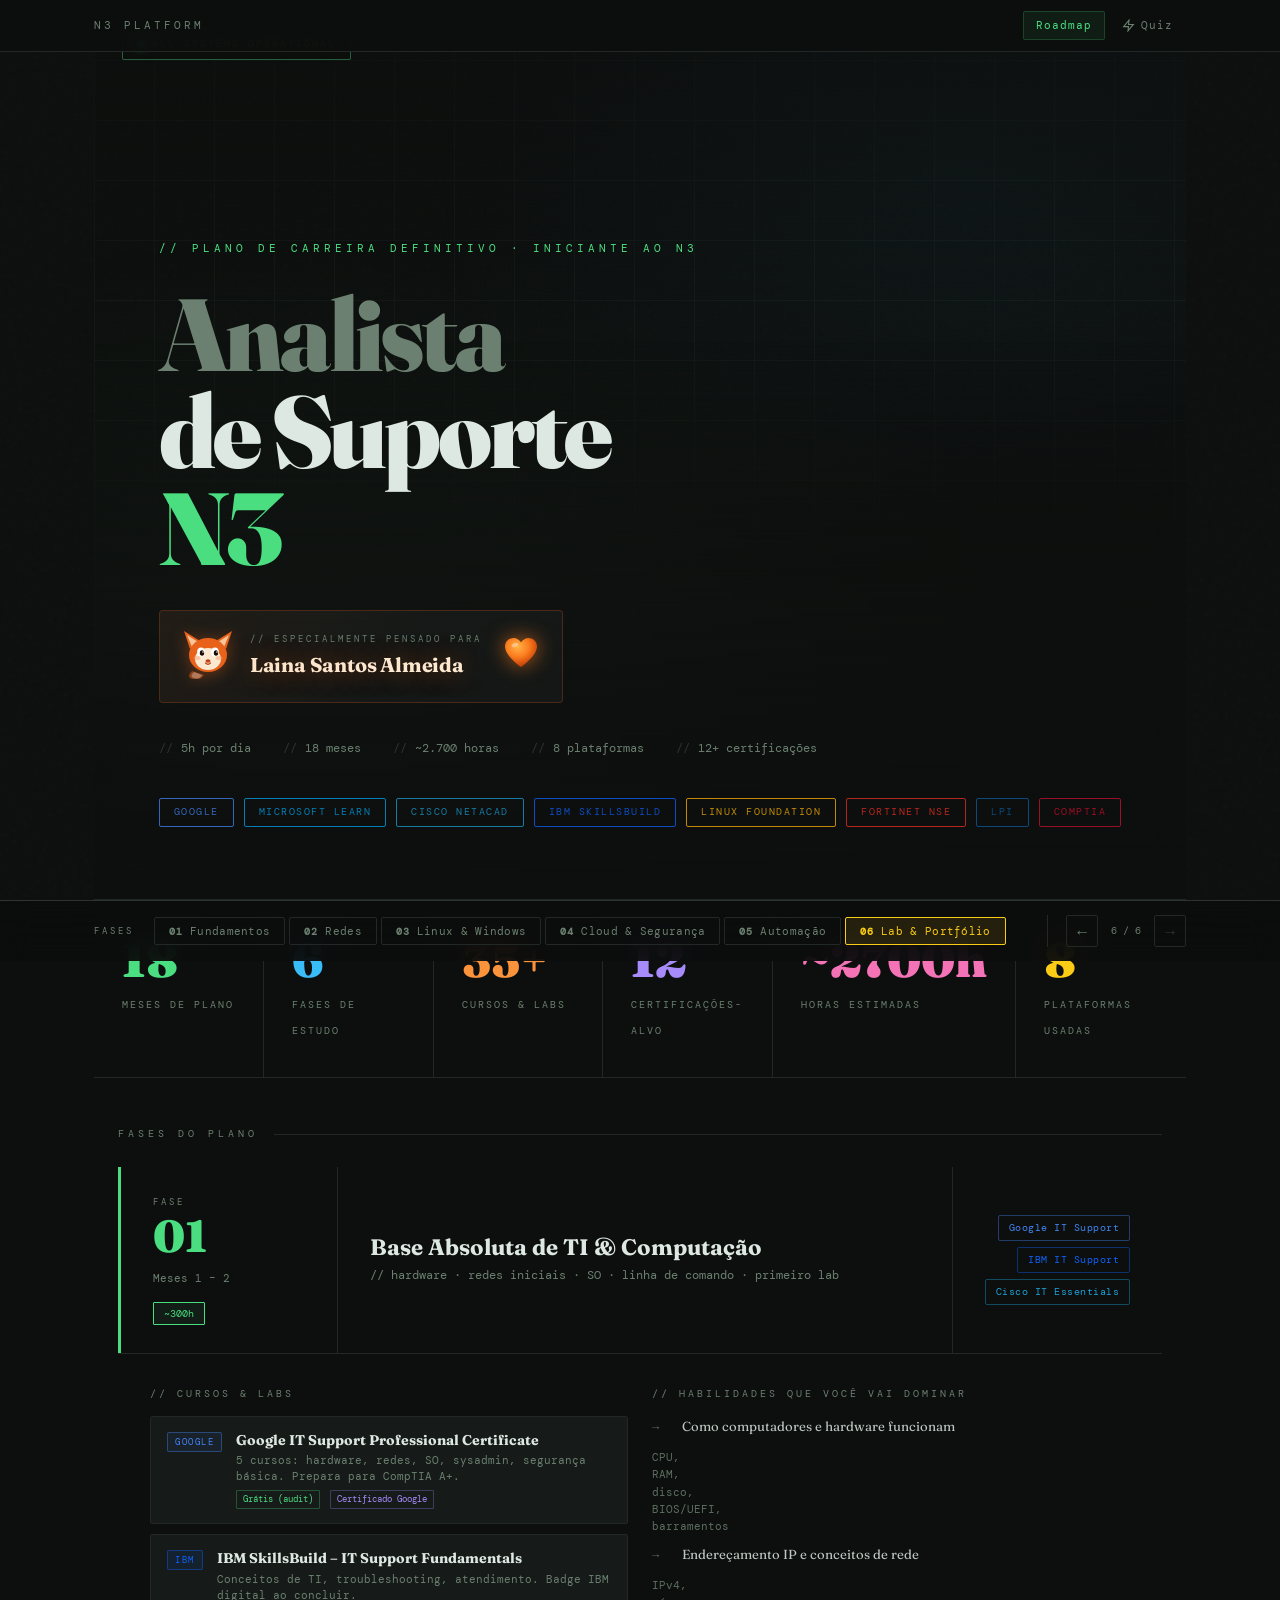
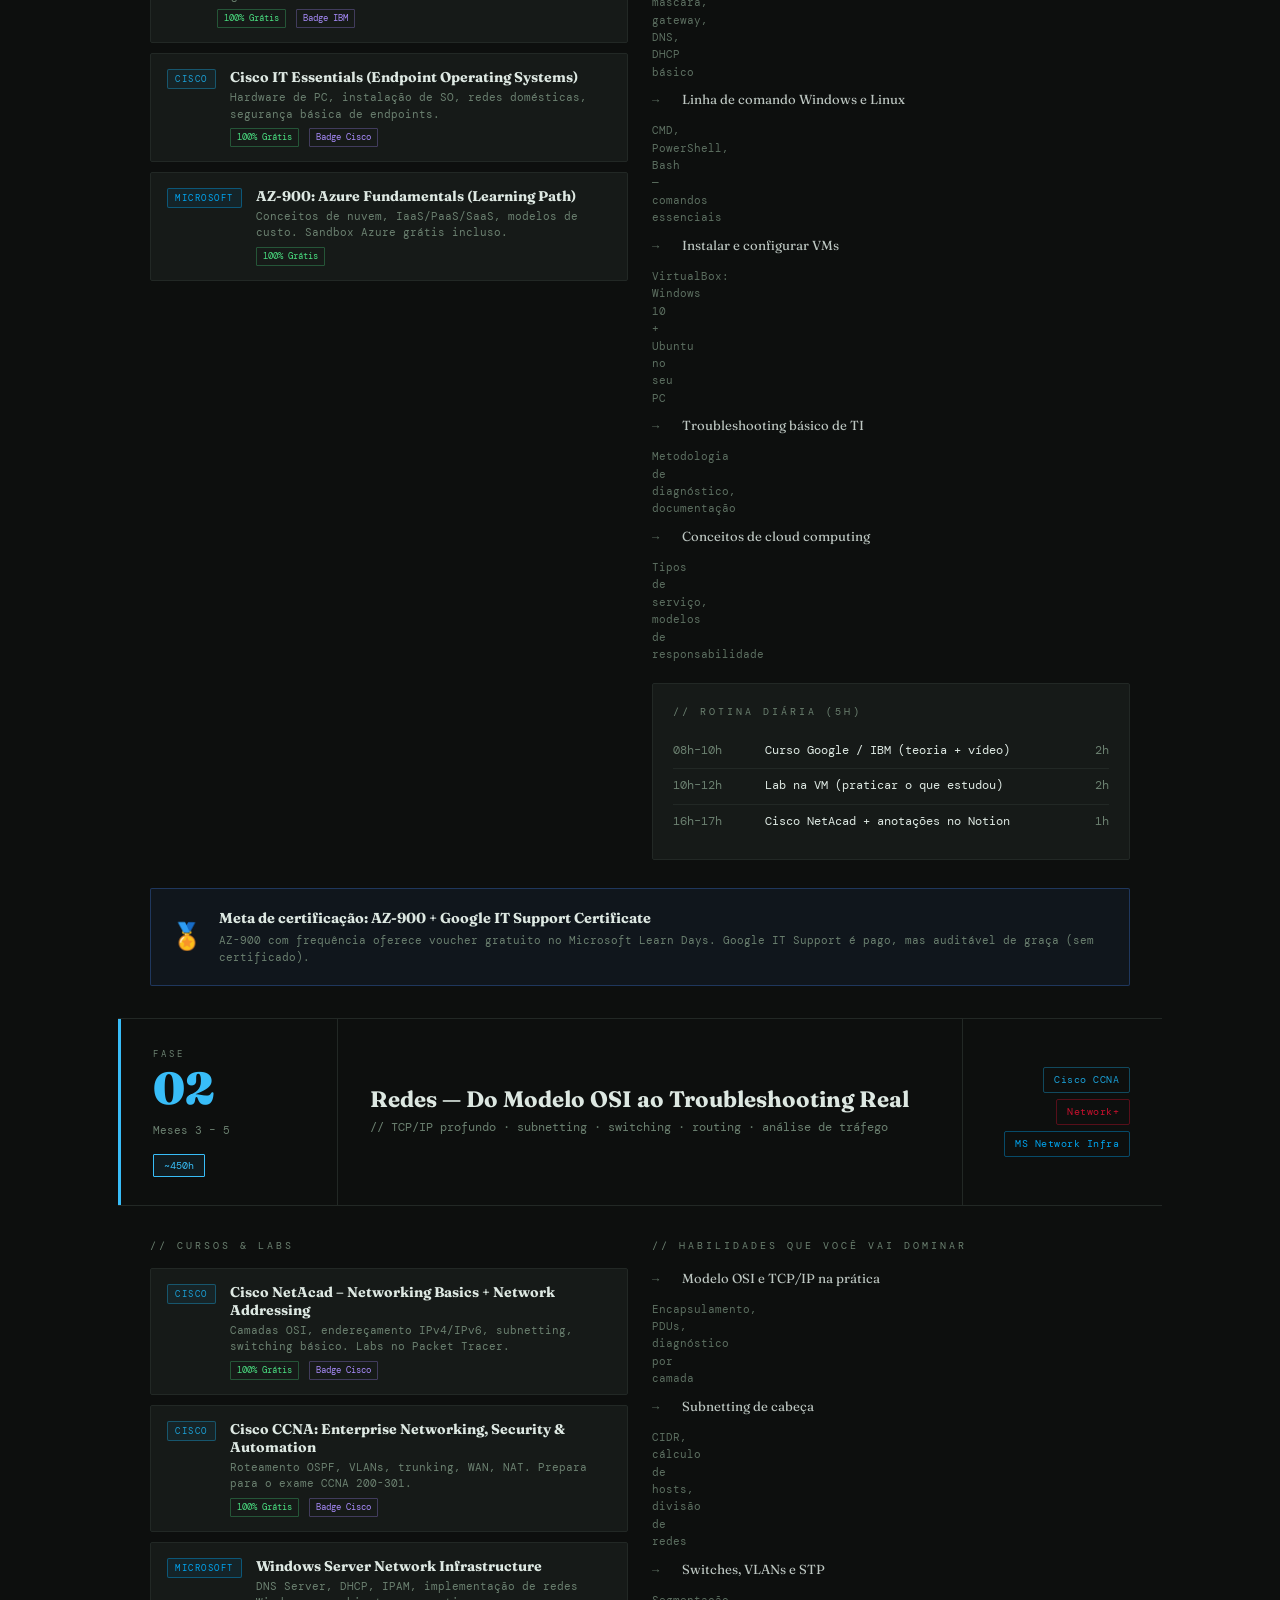
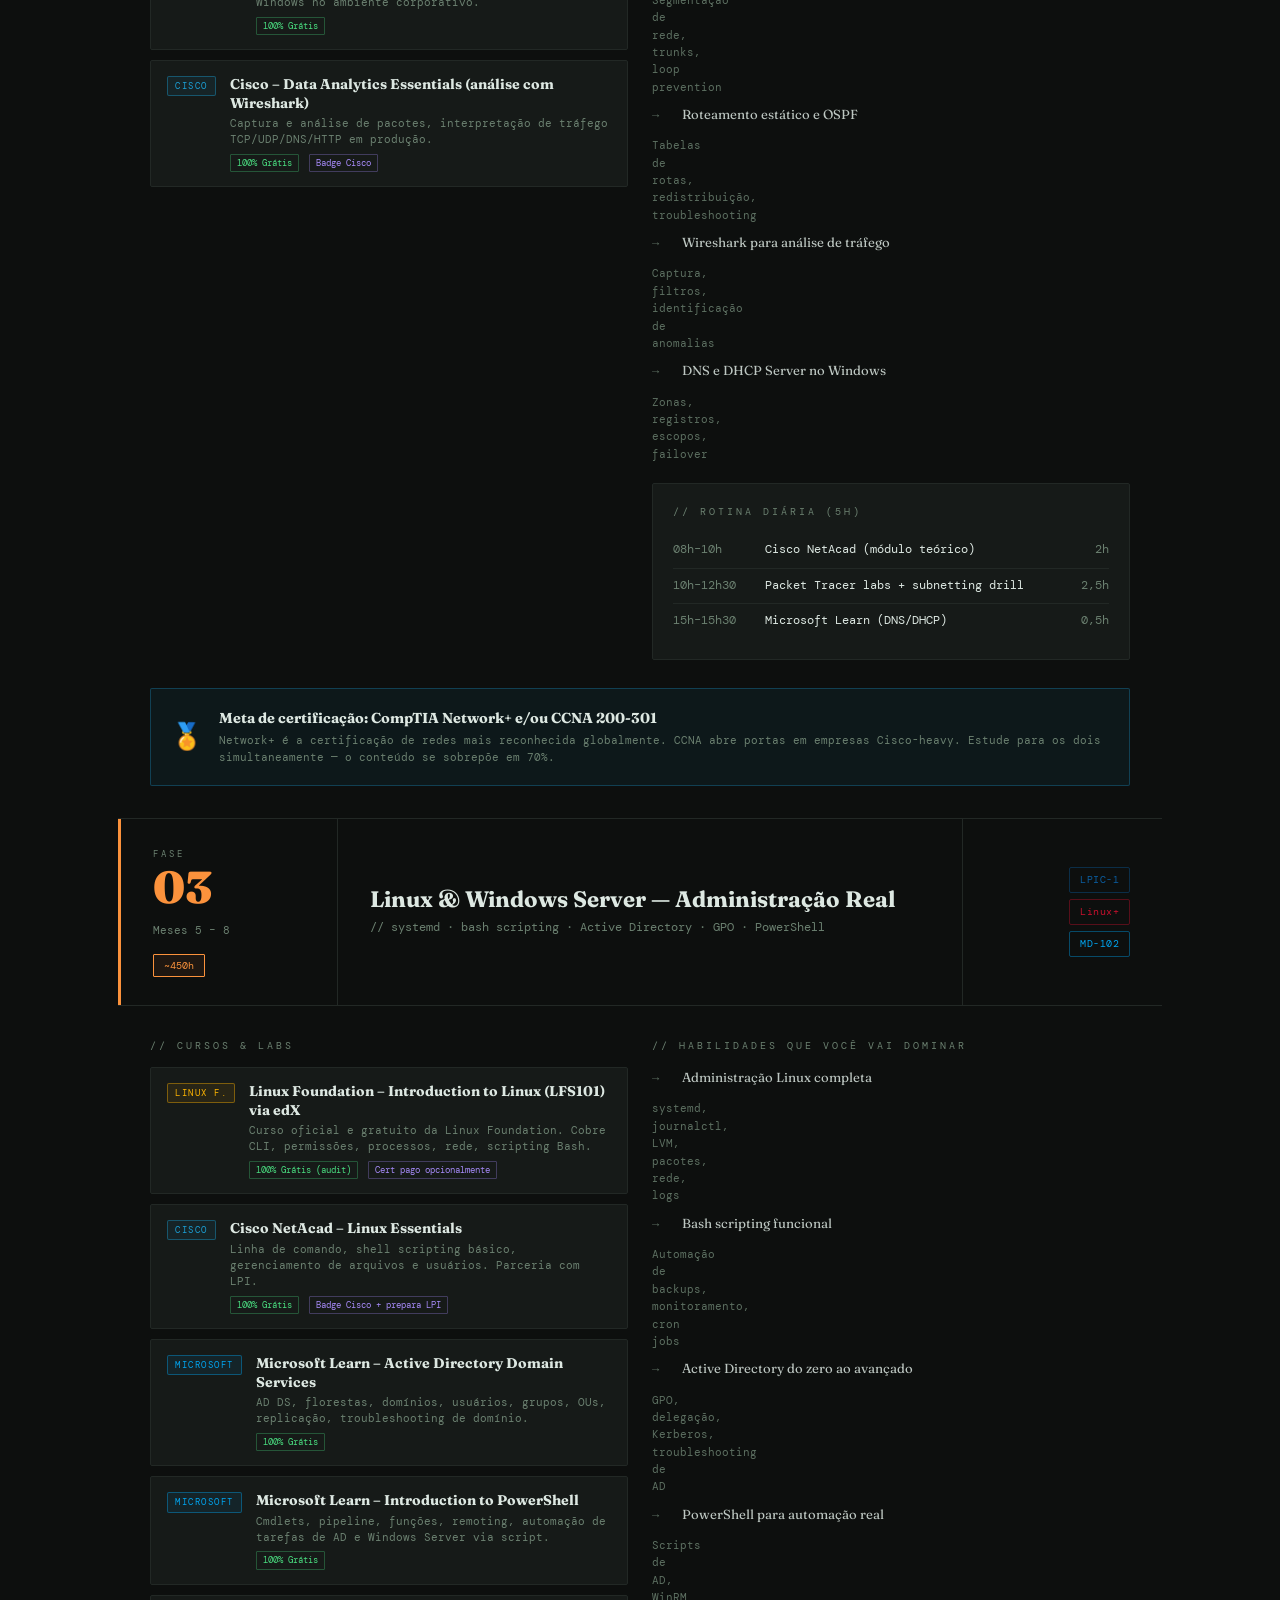
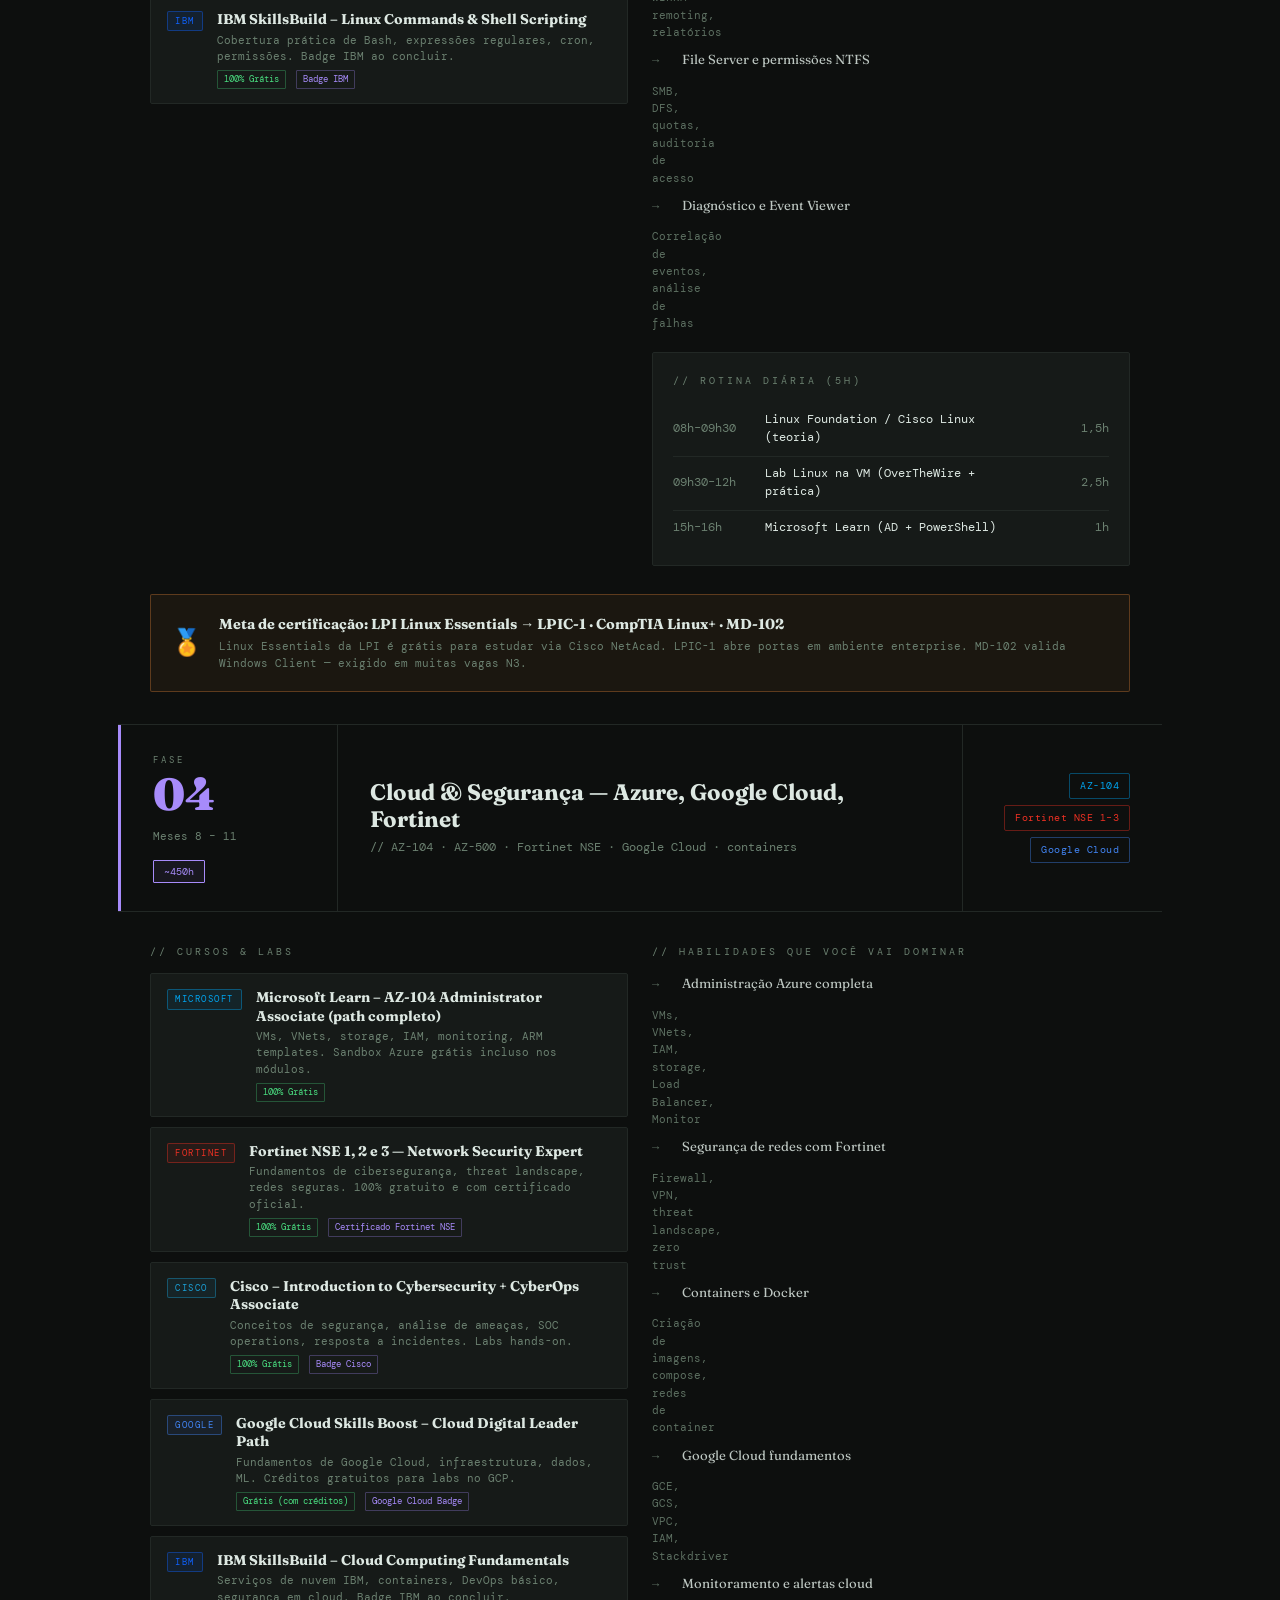
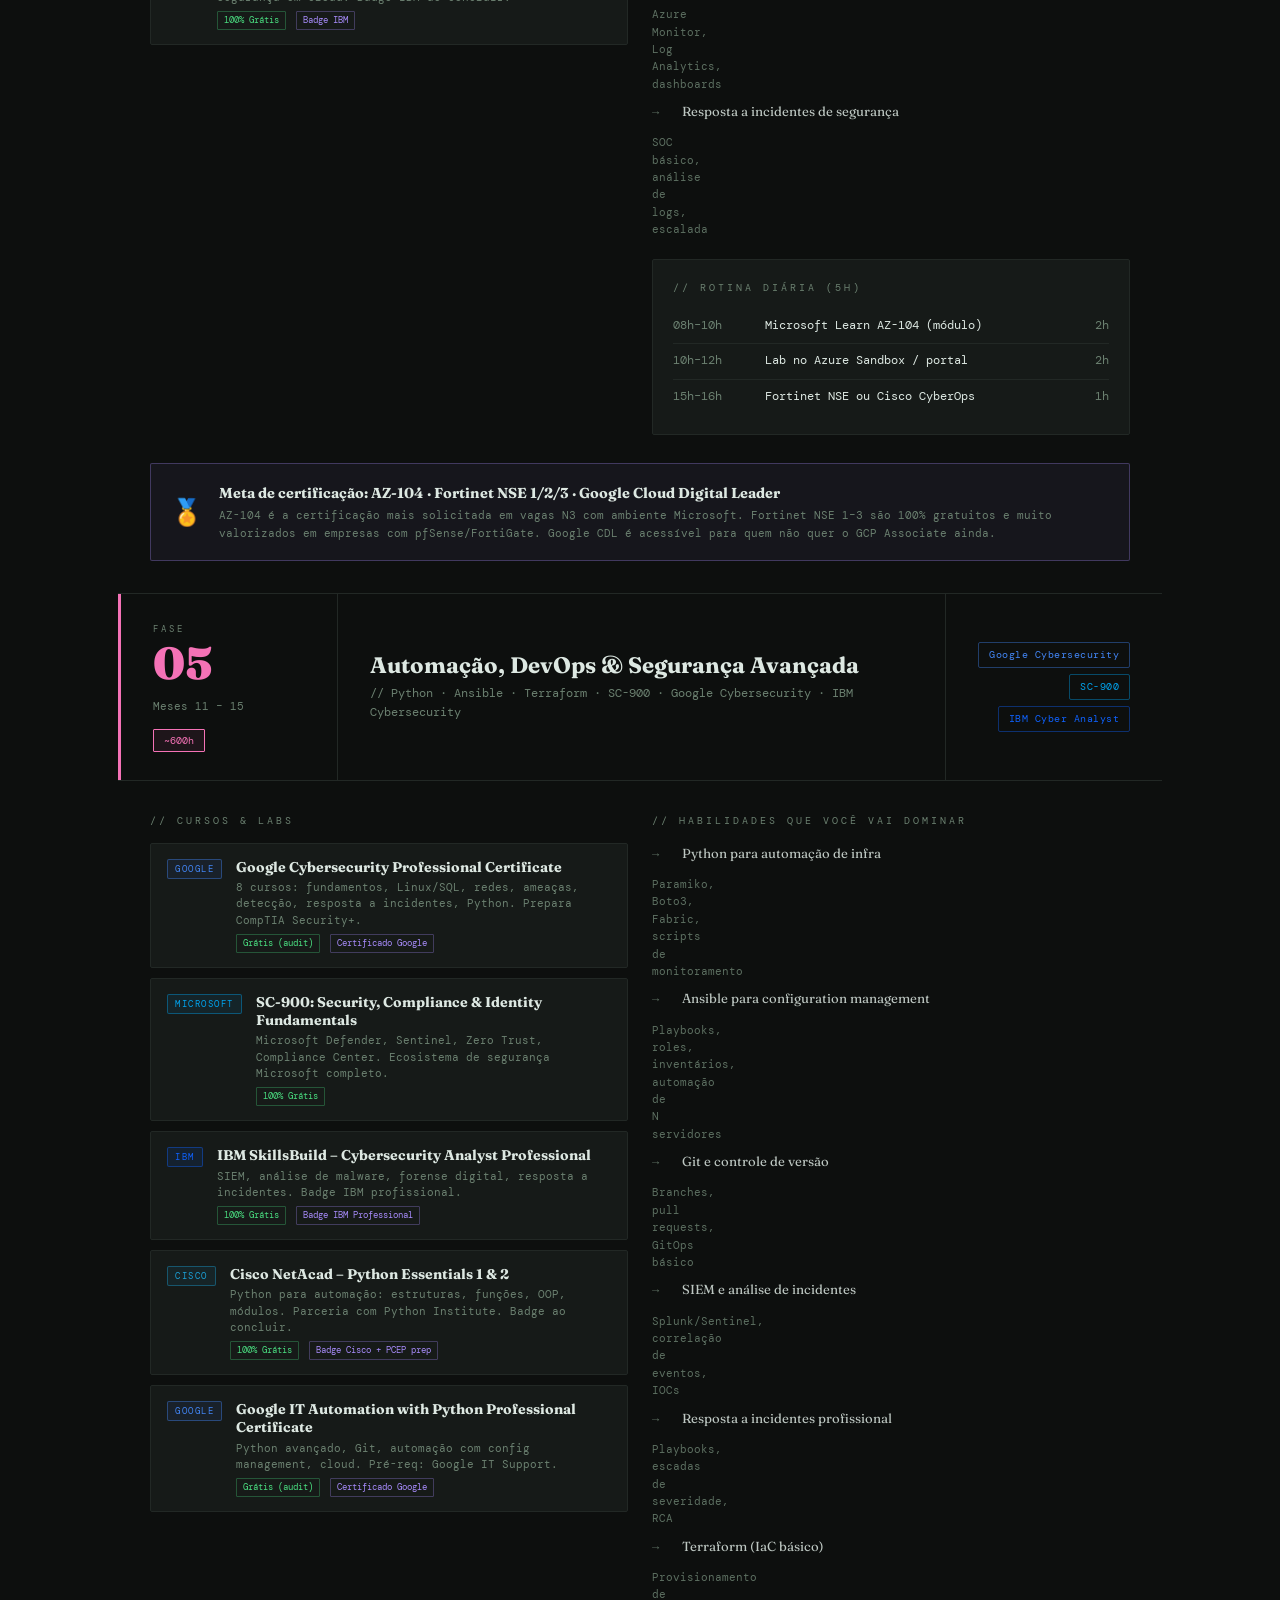
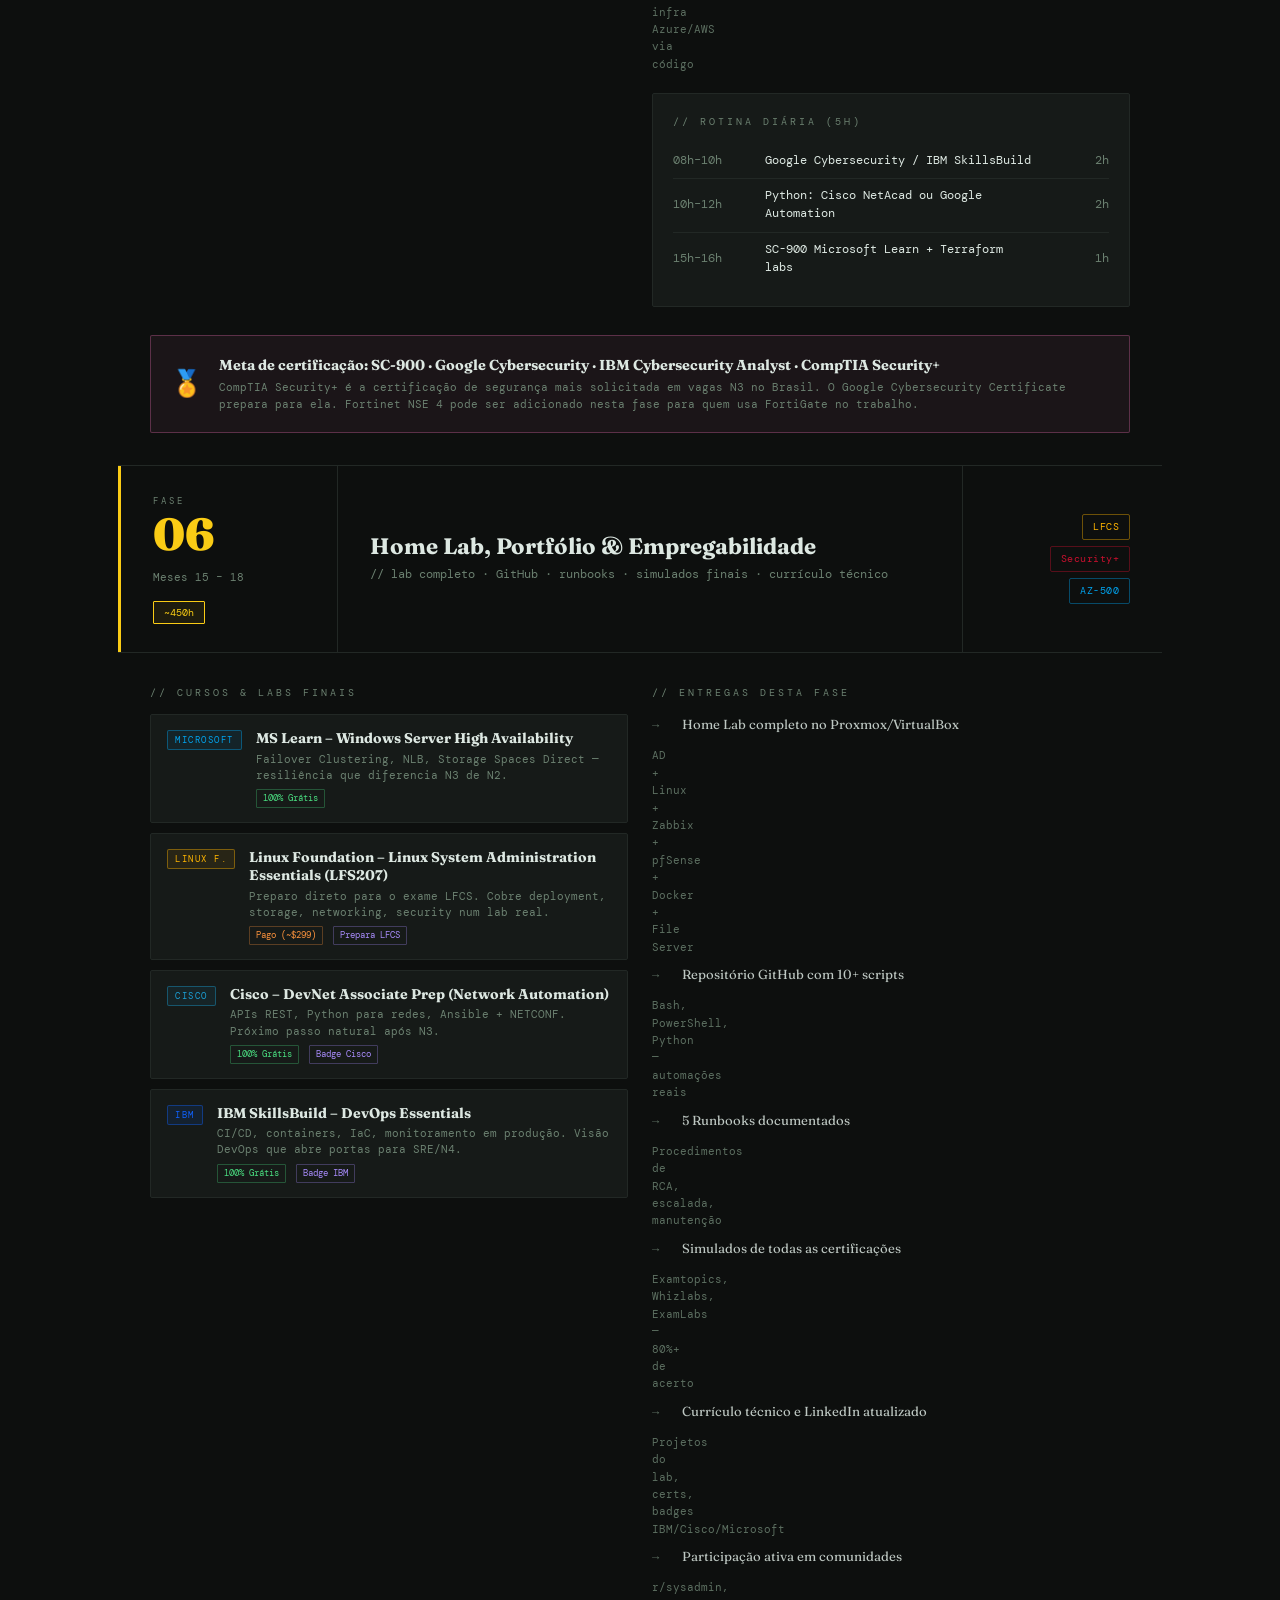
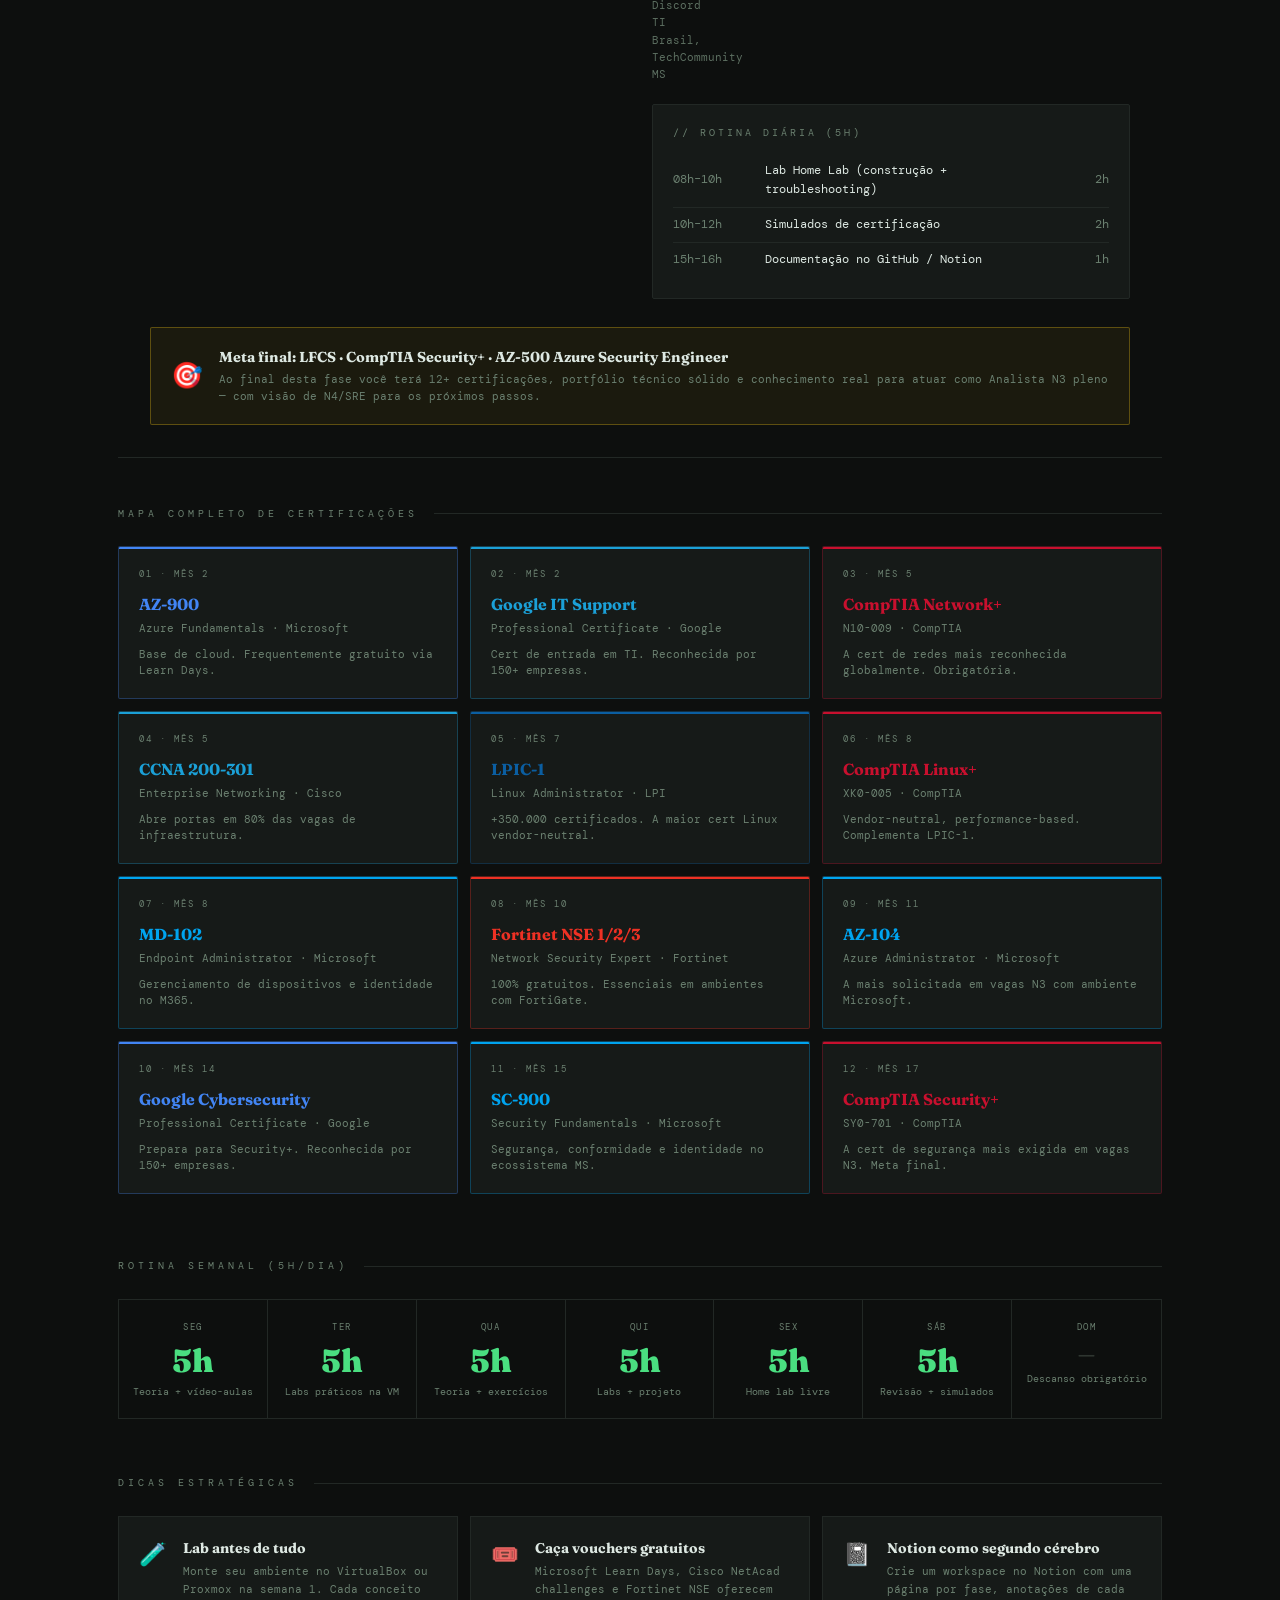
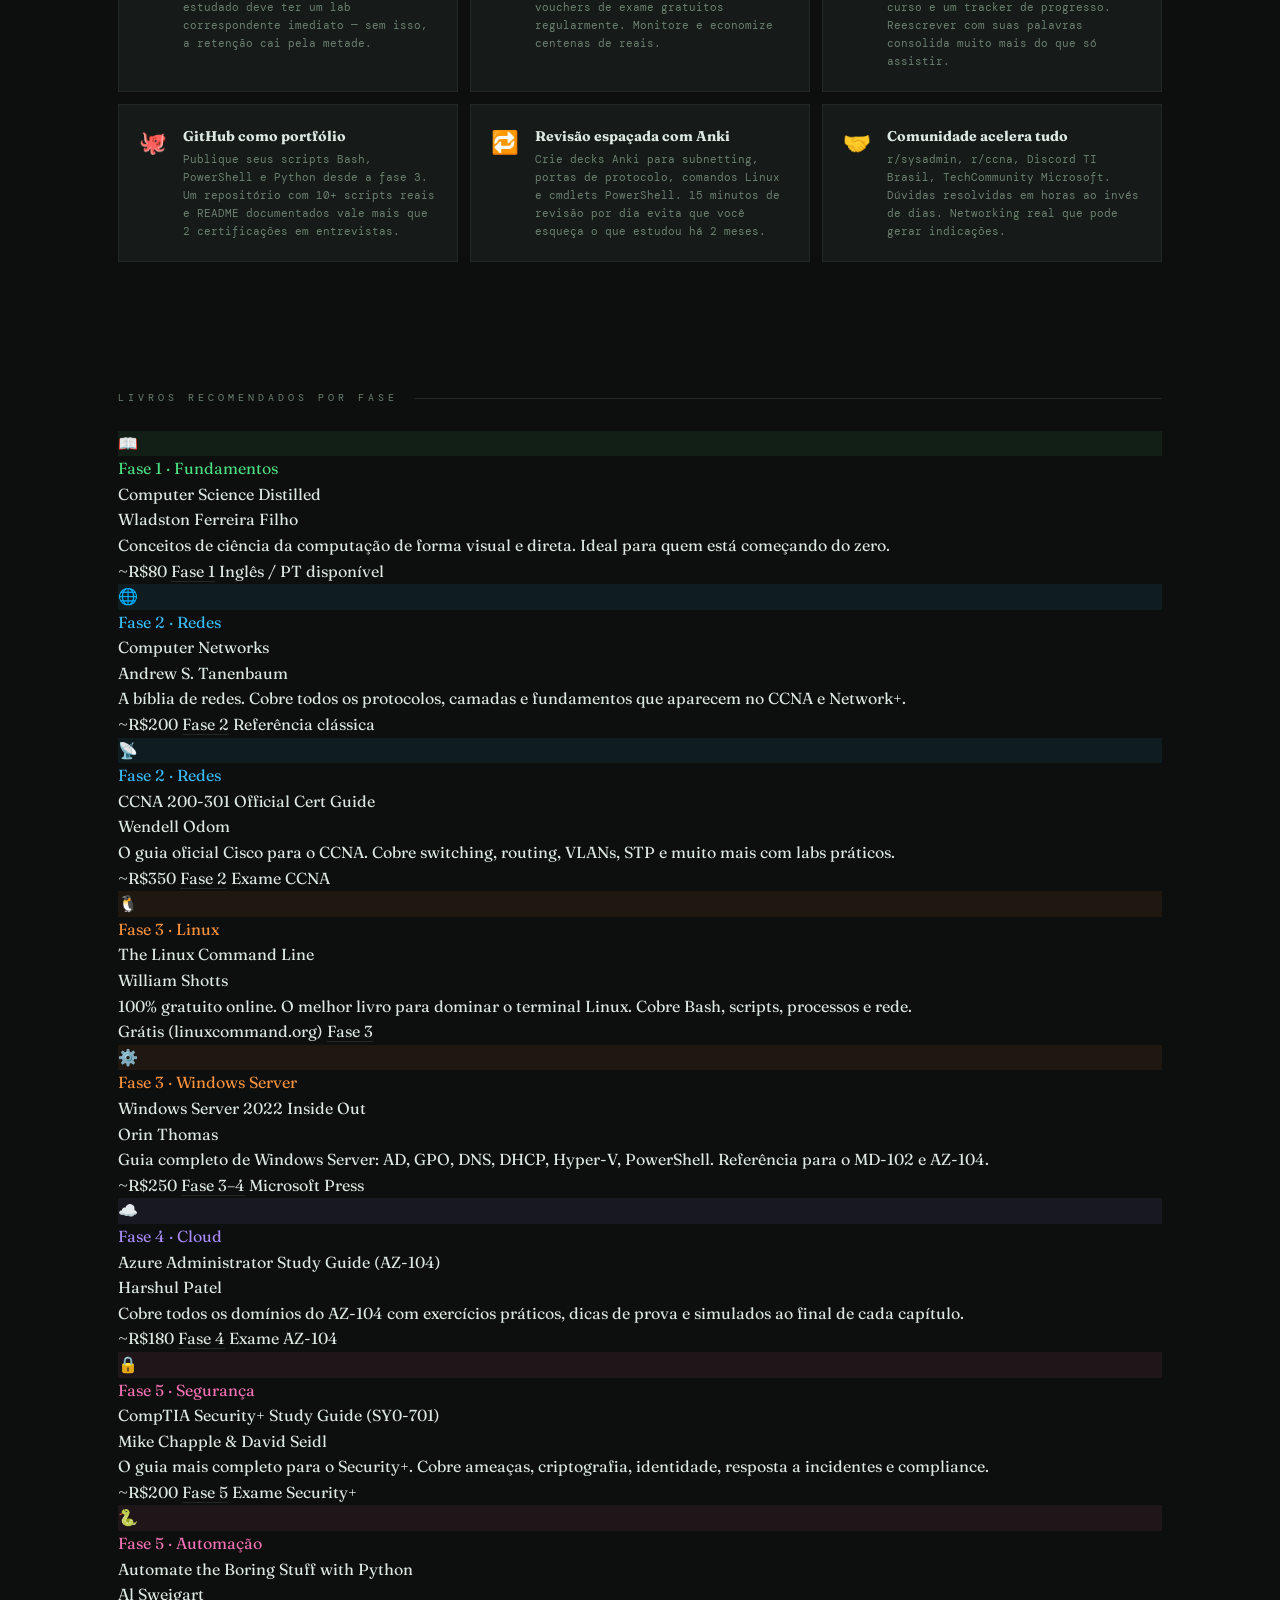
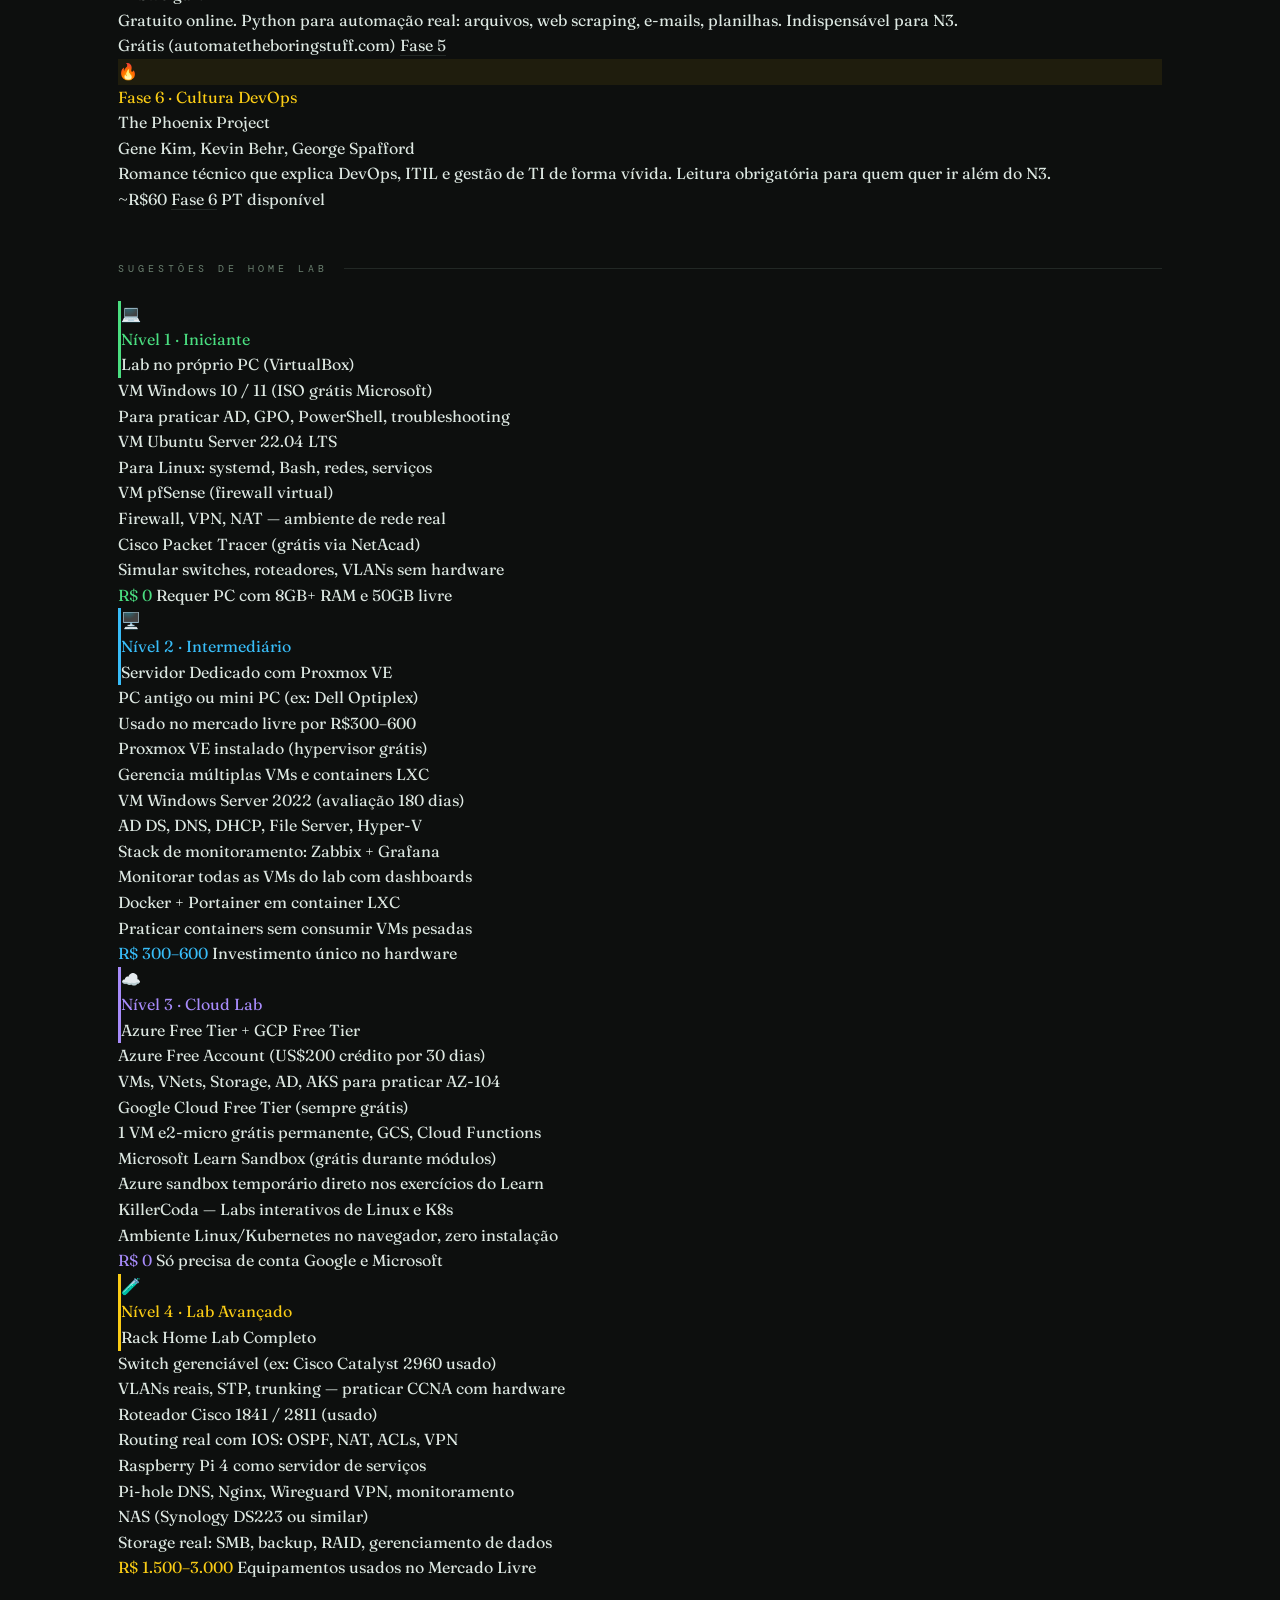
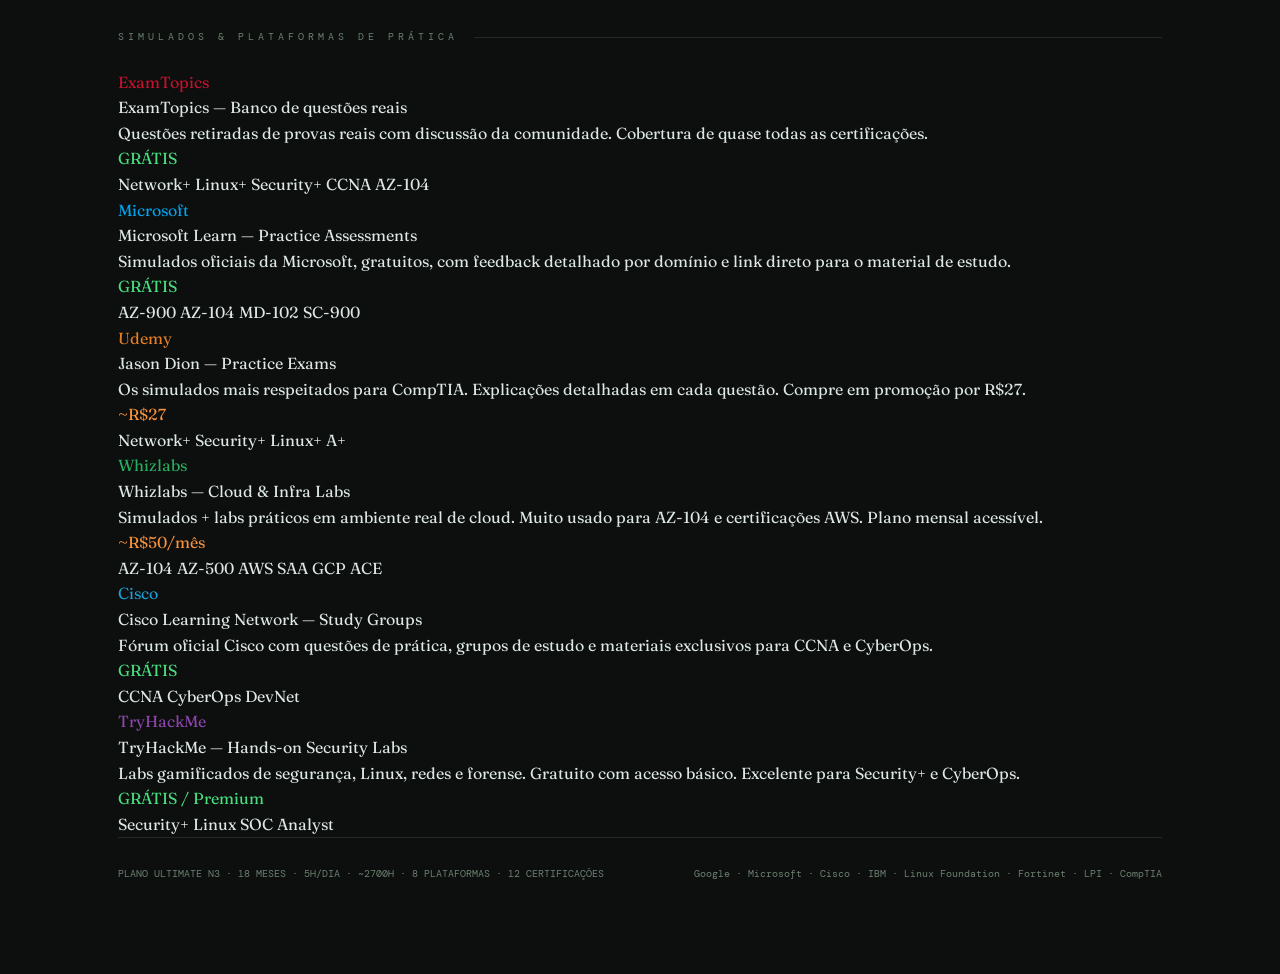
==== index.html @ f04590dc "Add files via upload" ====
<!DOCTYPE html>
<html lang="pt-BR">
<head>
<meta charset="UTF-8">
<meta name="viewport" content="width=device-width, initial-scale=1.0">
<title>Plano Ultimate N3 — Laina Santos Almeida</title>
<link href="https://fonts.googleapis.com/css2?family=Fraunces:ital,opsz,wght@0,9..144,300;0,9..144,700;0,9..144,900;1,9..144,300&family=DM+Mono:wght@300;400;500&display=swap" rel="stylesheet">
<link rel="stylesheet" href="assets/css/main.css">

<!-- Open Graph -->
<meta property="og:title" content="Plano Ultimate N3">
<meta property="og:description" content="18 meses · 5h/dia · 8 plataformas · 12 certificações">
<meta name="theme-color" content="#0d0f0e">
</head>
<body>

<!-- ═══ TOP NAV ═══ -->
<nav class="top-nav" id="topNav">
  <div class="wrap">
    <span class="nav-brand">N3 Platform</span>
    <div class="nav-links">
      <a href="index.html" class="nav-link active">Roadmap</a>
      <a href="quiz.html"  class="nav-link">
        <svg viewBox="0 0 24 24" fill="none" stroke="currentColor" stroke-width="2" width="13" height="13"><polygon points="13 2 3 14 12 14 11 22 21 10 12 10 13 2"/></svg>
        Quiz
      </a>
    </div>
  </div>
</nav>

<div class="wrap">

<section class="hero">
  <div class="hero-bg-grid"></div>
  <div class="hero-glow"></div>
  <div class="hero-image-panel">
    <div class="hero-img-frame">
      <img src="assets/laina.png" alt="Laina Santos Almeida" class="hero-photo"/>
      <div class="hero-img-blur"></div>
          <div class="hero-img-scanline"></div>
      <div class="hero-img-overlay"></div>
      <div class="hero-img-badge">
        <span class="hib-dot"></span>
        <span class="hib-text">ALL SYSTEMS OPERATIONAL</span>
      </div>
      <div class="hero-img-tag">N3 ENGINEER</div>
    </div>
  </div>
  <div class="wrap hero-content">
    <p class="hero-eyebrow">// Plano de carreira definitivo · Iniciante ao N3</p>
    <h1>
      <span class="dim">Analista</span><br>
      <span class="bright">de Suporte</span><br>
      <span class="accent">N3</span>
    </h1>

    <div class="dedication">
      <div class="ded-fox">
        <svg width="52" height="52" viewBox="0 0 52 52" fill="none" xmlns="http://www.w3.org/2000/svg">
          <!-- ears -->
          <polygon points="8,22 2,4 18,14" fill="#e8621a"/>
          <polygon points="10,20 5,8 16,15" fill="#f8c49a"/>
          <polygon points="44,22 50,4 34,14" fill="#e8621a"/>
          <polygon points="42,20 47,8 36,15" fill="#f8c49a"/>
          <!-- head -->
          <ellipse cx="26" cy="28" rx="19" ry="17" fill="#e8621a"/>
          <!-- white face mask -->
          <ellipse cx="26" cy="32" rx="13" ry="11" fill="#fde8d0"/>
          <!-- eye whites -->
          <ellipse cx="19" cy="25" rx="4" ry="4.5" fill="white"/>
          <ellipse cx="33" cy="25" rx="4" ry="4.5" fill="white"/>
          <!-- pupils -->
          <ellipse cx="20" cy="26" rx="2.2" ry="2.8" fill="#1a0a00"/>
          <ellipse cx="34" cy="26" rx="2.2" ry="2.8" fill="#1a0a00"/>
          <!-- eye shine -->
          <circle cx="21" cy="25" r=".8" fill="white"/>
          <circle cx="35" cy="25" r=".8" fill="white"/>
          <!-- nose -->
          <ellipse cx="26" cy="34" rx="2.5" ry="1.8" fill="#c0441a"/>
          <!-- mouth -->
          <path d="M23.5 36 Q26 38.5 28.5 36" stroke="#c0441a" stroke-width="1.2" fill="none" stroke-linecap="round"/>
          <!-- cheek blush -->
          <ellipse cx="15" cy="31" rx="3.5" ry="2" fill="#f4a070" opacity=".45"/>
          <ellipse cx="37" cy="31" rx="3.5" ry="2" fill="#f4a070" opacity=".45"/>
          <!-- tail hint bottom -->
          <path d="M10 44 Q4 50 10 52 Q18 54 22 48" fill="#e8621a" opacity=".5"/>
          <path d="M12 45 Q7 50 12 51 Q17 53 20 48" fill="white" opacity=".3"/>
        </svg>
      </div>
      <div class="ded-text">
        <span class="ded-label">// especialmente pensado para</span>
        <span class="ded-name">Laina Santos Almeida</span>
      </div>
      <div class="ded-heart">
        <svg width="38" height="36" viewBox="0 0 38 36" fill="none" xmlns="http://www.w3.org/2000/svg">
          <defs>
            <radialGradient id="hg2" cx="40%" cy="30%" r="65%">
              <stop offset="0%" stop-color="#ffb347"/>
              <stop offset="55%" stop-color="#fb7c1e"/>
              <stop offset="100%" stop-color="#c8440a"/>
            </radialGradient>
          </defs>
          <path d="M19 32 C19 32 3 21 3 11.5 C3 6.5 7 3 11.5 3 C14.5 3 17 4.8 19 7.2 C21 4.8 23.5 3 26.5 3 C31 3 35 6.5 35 11.5 C35 21 19 32 19 32Z" fill="url(#hg2)"/>
          <ellipse cx="13" cy="10" rx="3.5" ry="2" fill="white" opacity=".35" transform="rotate(-20 13 10)"/>
        </svg>
      </div>
    </div>

    <div class="hero-meta">
      <span>5h por dia</span>
      <span>18 meses</span>
      <span>~2.700 horas</span>
      <span>8 plataformas</span>
      <span>12+ certificações</span>
    </div>
    <div class="platforms-strip">
      <span class="platform-badge pb-google">Google</span>
      <span class="platform-badge pb-microsoft">Microsoft Learn</span>
      <span class="platform-badge pb-cisco">Cisco NetAcad</span>
      <span class="platform-badge pb-ibm">IBM SkillsBuild</span>
      <span class="platform-badge pb-linux">Linux Foundation</span>
      <span class="platform-badge pb-fortinet">Fortinet NSE</span>
      <span class="platform-badge pb-lpi">LPI</span>
      <span class="platform-badge pb-comptia">CompTIA</span>
    </div>
  </div>
</section>

<!-- ═══ QUOTE BAR ═══ -->
<div class="quote-bar" id="quoteBar">
  <div class="quote-track" id="quoteTrack">
    <!-- slides injected by JS -->
    <div class="quote-progress" id="quoteProgress"></div>
  </div>
  <div class="quote-dots" id="quoteDots"></div>
</div>

<!-- ═══════════════════════════════════════════
     STATS
═══════════════════════════════════════════ -->
<div class="stats-row">
  <div class="stat-cell s1">
    <span class="stat-n">18</span>
    <span class="stat-l">Meses de plano</span>
  </div>
  <div class="stat-cell s2">
    <span class="stat-n">6</span>
    <span class="stat-l">Fases de estudo</span>
  </div>
  <div class="stat-cell s3">
    <span class="stat-n">35+</span>
    <span class="stat-l">Cursos & Labs</span>
  </div>
  <div class="stat-cell s4">
    <span class="stat-n">12</span>
    <span class="stat-l">Certificações-alvo</span>
  </div>
  <div class="stat-cell s5">
    <span class="stat-n">~2700h</span>
    <span class="stat-l">Horas estimadas</span>
  </div>
  <div class="stat-cell s6">
    <span class="stat-n">8</span>
    <span class="stat-l">Plataformas usadas</span>
  </div>
</div>

<div class="wrap">

<!-- ═══════════════════════════════════════════
     PHASES
═══════════════════════════════════════════ -->
<p class="section-label">Fases do plano</p>
<div class="phases">

<!-- ──────────────── FASE 1 ──────────────── -->
<div class="phase p1" id="fase-1">
  <div class="phase-head">
    <div class="phase-num-block">
      <span class="ph-label">Fase</span>
      <span class="ph-num">01</span>
      <span class="ph-period">Meses 1 – 2</span>
      <span class="ph-hours-badge">~300h</span>
    </div>
    <div class="phase-info">
      <p class="ph-title">Base Absoluta de TI & Computação</p>
      <p class="ph-subtitle">// hardware · redes iniciais · SO · linha de comando · primeiro lab</p>
    </div>
    <div class="phase-certs-preview">
      <span class="cert-chip" style="color:var(--google);border-color:rgba(66,133,244,.4)">Google IT Support</span>
      <span class="cert-chip" style="color:var(--ibm);border-color:rgba(15,98,254,.4)">IBM IT Support</span>
      <span class="cert-chip" style="color:var(--cisco);border-color:rgba(27,160,215,.4)">Cisco IT Essentials</span>
    </div>
  </div>
  <div class="phase-body">
    <div class="phase-grid">
      <div>
        <p class="block-title">// cursos & labs</p>
        <div class="courses">

          <a class="course-item" href="https://grow.google/certificates/it-support/" target="_blank">
            <span class="ci-platform plat-google">Google</span>
            <div class="ci-content">
              <div class="ci-name">Google IT Support Professional Certificate</div>
              <div class="ci-desc">5 cursos: hardware, redes, SO, sysadmin, segurança básica. Prepara para CompTIA A+.</div>
              <div class="ci-meta">
                <span class="ci-tag free">Grátis (audit)</span>
                <span class="ci-tag cert">Certificado Google</span>
              </div>
            </div>
          </a>

          <a class="course-item" href="https://skillsbuild.org/" target="_blank">
            <span class="ci-platform plat-ibm">IBM</span>
            <div class="ci-content">
              <div class="ci-name">IBM SkillsBuild – IT Support Fundamentals</div>
              <div class="ci-desc">Conceitos de TI, troubleshooting, atendimento. Badge IBM digital ao concluir.</div>
              <div class="ci-meta">
                <span class="ci-tag free">100% Grátis</span>
                <span class="ci-tag cert">Badge IBM</span>
              </div>
            </div>
          </a>

          <a class="course-item" href="https://www.netacad.com/catalog" target="_blank">
            <span class="ci-platform plat-cisco">Cisco</span>
            <div class="ci-content">
              <div class="ci-name">Cisco IT Essentials (Endpoint Operating Systems)</div>
              <div class="ci-desc">Hardware de PC, instalação de SO, redes domésticas, segurança básica de endpoints.</div>
              <div class="ci-meta">
                <span class="ci-tag free">100% Grátis</span>
                <span class="ci-tag cert">Badge Cisco</span>
              </div>
            </div>
          </a>

          <a class="course-item" href="https://learn.microsoft.com/en-us/training/paths/describe-core-architectural-components-of-azure/" target="_blank">
            <span class="ci-platform plat-microsoft">Microsoft</span>
            <div class="ci-content">
              <div class="ci-name">AZ-900: Azure Fundamentals (Learning Path)</div>
              <div class="ci-desc">Conceitos de nuvem, IaaS/PaaS/SaaS, modelos de custo. Sandbox Azure grátis incluso.</div>
              <div class="ci-meta">
                <span class="ci-tag free">100% Grátis</span>
              </div>
            </div>
          </a>

        </div>
      </div>
      <div>
        <p class="block-title">// habilidades que você vai dominar</p>
        <div class="skills-list">
          <div class="skill-row">
            <span>Como computadores e hardware funcionam</span>
            <div class="skill-desc">CPU, RAM, disco, BIOS/UEFI, barramentos</div>
          </div>
          <div class="skill-row">
            <span>Endereçamento IP e conceitos de rede</span>
            <div class="skill-desc">IPv4, máscara, gateway, DNS, DHCP básico</div>
          </div>
          <div class="skill-row">
            <span>Linha de comando Windows e Linux</span>
            <div class="skill-desc">CMD, PowerShell, Bash — comandos essenciais</div>
          </div>
          <div class="skill-row">
            <span>Instalar e configurar VMs</span>
            <div class="skill-desc">VirtualBox: Windows 10 + Ubuntu no seu PC</div>
          </div>
          <div class="skill-row">
            <span>Troubleshooting básico de TI</span>
            <div class="skill-desc">Metodologia de diagnóstico, documentação</div>
          </div>
          <div class="skill-row">
            <span>Conceitos de cloud computing</span>
            <div class="skill-desc">Tipos de serviço, modelos de responsabilidade</div>
          </div>
        </div>
        <div class="daily-box" style="margin-top:20px">
          <p class="block-title" style="margin-bottom:14px">// rotina diária (5h)</p>
          <div class="daily-slot"><span class="ds-time">08h–10h</span><span class="ds-act">Curso Google / IBM (teoria + vídeo)</span><span class="ds-dur">2h</span></div>
          <div class="daily-slot"><span class="ds-time">10h–12h</span><span class="ds-act">Lab na VM (praticar o que estudou)</span><span class="ds-dur">2h</span></div>
          <div class="daily-slot"><span class="ds-time">16h–17h</span><span class="ds-act">Cisco NetAcad + anotações no Notion</span><span class="ds-dur">1h</span></div>
        </div>
      </div>
    </div>
    <div class="cert-banner" style="border-color:rgba(66,133,244,.3);background:rgba(66,133,244,.06)">
      <span class="cb-icon">🏅</span>
      <div class="cb-body">
        <p class="cb-title">Meta de certificação: AZ-900 + Google IT Support Certificate</p>
        <p class="cb-desc">AZ-900 com frequência oferece voucher gratuito no Microsoft Learn Days. Google IT Support é pago, mas auditável de graça (sem certificado).</p>
      </div>
    </div>
  </div>
</div>

<!-- ──────────────── FASE 2 ──────────────── -->
<div class="phase p2" id="fase-2">
  <div class="phase-head">
    <div class="phase-num-block">
      <span class="ph-label">Fase</span>
      <span class="ph-num">02</span>
      <span class="ph-period">Meses 3 – 5</span>
      <span class="ph-hours-badge">~450h</span>
    </div>
    <div class="phase-info">
      <p class="ph-title">Redes — Do Modelo OSI ao Troubleshooting Real</p>
      <p class="ph-subtitle">// TCP/IP profundo · subnetting · switching · routing · análise de tráfego</p>
    </div>
    <div class="phase-certs-preview">
      <span class="cert-chip" style="color:var(--cisco);border-color:rgba(27,160,215,.4)">Cisco CCNA</span>
      <span class="cert-chip" style="color:var(--comptia);border-color:rgba(200,16,46,.4)">Network+</span>
      <span class="cert-chip" style="color:var(--microsoft);border-color:rgba(0,164,239,.4)">MS Network Infra</span>
    </div>
  </div>
  <div class="phase-body">
    <div class="phase-grid">
      <div>
        <p class="block-title">// cursos & labs</p>
        <div class="courses">

          <a class="course-item" href="https://www.netacad.com/catalog" target="_blank">
            <span class="ci-platform plat-cisco">Cisco</span>
            <div class="ci-content">
              <div class="ci-name">Cisco NetAcad – Networking Basics + Network Addressing</div>
              <div class="ci-desc">Camadas OSI, endereçamento IPv4/IPv6, subnetting, switching básico. Labs no Packet Tracer.</div>
              <div class="ci-meta">
                <span class="ci-tag free">100% Grátis</span>
                <span class="ci-tag cert">Badge Cisco</span>
              </div>
            </div>
          </a>

          <a class="course-item" href="https://www.netacad.com/catalog" target="_blank">
            <span class="ci-platform plat-cisco">Cisco</span>
            <div class="ci-content">
              <div class="ci-name">Cisco CCNA: Enterprise Networking, Security & Automation</div>
              <div class="ci-desc">Roteamento OSPF, VLANs, trunking, WAN, NAT. Prepara para o exame CCNA 200-301.</div>
              <div class="ci-meta">
                <span class="ci-tag free">100% Grátis</span>
                <span class="ci-tag cert">Badge Cisco</span>
              </div>
            </div>
          </a>

          <a class="course-item" href="https://learn.microsoft.com/en-us/training/paths/windows-server-network-infrastructure/" target="_blank">
            <span class="ci-platform plat-microsoft">Microsoft</span>
            <div class="ci-content">
              <div class="ci-name">Windows Server Network Infrastructure</div>
              <div class="ci-desc">DNS Server, DHCP, IPAM, implementação de redes Windows no ambiente corporativo.</div>
              <div class="ci-meta">
                <span class="ci-tag free">100% Grátis</span>
              </div>
            </div>
          </a>

          <a class="course-item" href="https://www.netacad.com/catalog" target="_blank">
            <span class="ci-platform plat-cisco">Cisco</span>
            <div class="ci-content">
              <div class="ci-name">Cisco – Data Analytics Essentials (análise com Wireshark)</div>
              <div class="ci-desc">Captura e análise de pacotes, interpretação de tráfego TCP/UDP/DNS/HTTP em produção.</div>
              <div class="ci-meta">
                <span class="ci-tag free">100% Grátis</span>
                <span class="ci-tag cert">Badge Cisco</span>
              </div>
            </div>
          </a>

        </div>
      </div>
      <div>
        <p class="block-title">// habilidades que você vai dominar</p>
        <div class="skills-list">
          <div class="skill-row">
            <span>Modelo OSI e TCP/IP na prática</span>
            <div class="skill-desc">Encapsulamento, PDUs, diagnóstico por camada</div>
          </div>
          <div class="skill-row">
            <span>Subnetting de cabeça</span>
            <div class="skill-desc">CIDR, cálculo de hosts, divisão de redes</div>
          </div>
          <div class="skill-row">
            <span>Switches, VLANs e STP</span>
            <div class="skill-desc">Segmentação de rede, trunks, loop prevention</div>
          </div>
          <div class="skill-row">
            <span>Roteamento estático e OSPF</span>
            <div class="skill-desc">Tabelas de rotas, redistribuição, troubleshooting</div>
          </div>
          <div class="skill-row">
            <span>Wireshark para análise de tráfego</span>
            <div class="skill-desc">Captura, filtros, identificação de anomalias</div>
          </div>
          <div class="skill-row">
            <span>DNS e DHCP Server no Windows</span>
            <div class="skill-desc">Zonas, registros, escopos, failover</div>
          </div>
        </div>
        <div class="daily-box" style="margin-top:20px">
          <p class="block-title" style="margin-bottom:14px">// rotina diária (5h)</p>
          <div class="daily-slot"><span class="ds-time">08h–10h</span><span class="ds-act">Cisco NetAcad (módulo teórico)</span><span class="ds-dur">2h</span></div>
          <div class="daily-slot"><span class="ds-time">10h–12h30</span><span class="ds-act">Packet Tracer labs + subnetting drill</span><span class="ds-dur">2,5h</span></div>
          <div class="daily-slot"><span class="ds-time">15h–15h30</span><span class="ds-act">Microsoft Learn (DNS/DHCP)</span><span class="ds-dur">0,5h</span></div>
        </div>
      </div>
    </div>
    <div class="cert-banner" style="border-color:rgba(27,160,215,.3);background:rgba(27,160,215,.06)">
      <span class="cb-icon">🏅</span>
      <div class="cb-body">
        <p class="cb-title">Meta de certificação: CompTIA Network+ e/ou CCNA 200-301</p>
        <p class="cb-desc">Network+ é a certificação de redes mais reconhecida globalmente. CCNA abre portas em empresas Cisco-heavy. Estude para os dois simultaneamente — o conteúdo se sobrepõe em 70%.</p>
      </div>
    </div>
  </div>
</div>

<!-- ──────────────── FASE 3 ──────────────── -->
<div class="phase p3" id="fase-3">
  <div class="phase-head">
    <div class="phase-num-block">
      <span class="ph-label">Fase</span>
      <span class="ph-num">03</span>
      <span class="ph-period">Meses 5 – 8</span>
      <span class="ph-hours-badge">~450h</span>
    </div>
    <div class="phase-info">
      <p class="ph-title">Linux & Windows Server — Administração Real</p>
      <p class="ph-subtitle">// systemd · bash scripting · Active Directory · GPO · PowerShell</p>
    </div>
    <div class="phase-certs-preview">
      <span class="cert-chip" style="color:var(--lpi);border-color:rgba(11,94,161,.4)">LPIC-1</span>
      <span class="cert-chip" style="color:var(--comptia);border-color:rgba(200,16,46,.4)">Linux+</span>
      <span class="cert-chip" style="color:var(--microsoft);border-color:rgba(0,164,239,.4)">MD-102</span>
    </div>
  </div>
  <div class="phase-body">
    <div class="phase-grid">
      <div>
        <p class="block-title">// cursos & labs</p>
        <div class="courses">

          <a class="course-item" href="https://training.linuxfoundation.org/" target="_blank">
            <span class="ci-platform plat-linux">Linux F.</span>
            <div class="ci-content">
              <div class="ci-name">Linux Foundation – Introduction to Linux (LFS101) via edX</div>
              <div class="ci-desc">Curso oficial e gratuito da Linux Foundation. Cobre CLI, permissões, processos, rede, scripting Bash.</div>
              <div class="ci-meta">
                <span class="ci-tag free">100% Grátis (audit)</span>
                <span class="ci-tag cert">Cert pago opcionalmente</span>
              </div>
            </div>
          </a>

          <a class="course-item" href="https://www.netacad.com/catalog" target="_blank">
            <span class="ci-platform plat-cisco">Cisco</span>
            <div class="ci-content">
              <div class="ci-name">Cisco NetAcad – Linux Essentials</div>
              <div class="ci-desc">Linha de comando, shell scripting básico, gerenciamento de arquivos e usuários. Parceria com LPI.</div>
              <div class="ci-meta">
                <span class="ci-tag free">100% Grátis</span>
                <span class="ci-tag cert">Badge Cisco + prepara LPI</span>
              </div>
            </div>
          </a>

          <a class="course-item" href="https://learn.microsoft.com/en-us/training/paths/active-directory-domain-services/" target="_blank">
            <span class="ci-platform plat-microsoft">Microsoft</span>
            <div class="ci-content">
              <div class="ci-name">Microsoft Learn – Active Directory Domain Services</div>
              <div class="ci-desc">AD DS, florestas, domínios, usuários, grupos, OUs, replicação, troubleshooting de domínio.</div>
              <div class="ci-meta">
                <span class="ci-tag free">100% Grátis</span>
              </div>
            </div>
          </a>

          <a class="course-item" href="https://learn.microsoft.com/en-us/training/paths/powershell/" target="_blank">
            <span class="ci-platform plat-microsoft">Microsoft</span>
            <div class="ci-content">
              <div class="ci-name">Microsoft Learn – Introduction to PowerShell</div>
              <div class="ci-desc">Cmdlets, pipeline, funções, remoting, automação de tarefas de AD e Windows Server via script.</div>
              <div class="ci-meta">
                <span class="ci-tag free">100% Grátis</span>
              </div>
            </div>
          </a>

          <a class="course-item" href="https://skillsbuild.org/" target="_blank">
            <span class="ci-platform plat-ibm">IBM</span>
            <div class="ci-content">
              <div class="ci-name">IBM SkillsBuild – Linux Commands & Shell Scripting</div>
              <div class="ci-desc">Cobertura prática de Bash, expressões regulares, cron, permissões. Badge IBM ao concluir.</div>
              <div class="ci-meta">
                <span class="ci-tag free">100% Grátis</span>
                <span class="ci-tag cert">Badge IBM</span>
              </div>
            </div>
          </a>

        </div>
      </div>
      <div>
        <p class="block-title">// habilidades que você vai dominar</p>
        <div class="skills-list">
          <div class="skill-row">
            <span>Administração Linux completa</span>
            <div class="skill-desc">systemd, journalctl, LVM, pacotes, rede, logs</div>
          </div>
          <div class="skill-row">
            <span>Bash scripting funcional</span>
            <div class="skill-desc">Automação de backups, monitoramento, cron jobs</div>
          </div>
          <div class="skill-row">
            <span>Active Directory do zero ao avançado</span>
            <div class="skill-desc">GPO, delegação, Kerberos, troubleshooting de AD</div>
          </div>
          <div class="skill-row">
            <span>PowerShell para automação real</span>
            <div class="skill-desc">Scripts de AD, WinRM remoting, relatórios</div>
          </div>
          <div class="skill-row">
            <span>File Server e permissões NTFS</span>
            <div class="skill-desc">SMB, DFS, quotas, auditoria de acesso</div>
          </div>
          <div class="skill-row">
            <span>Diagnóstico e Event Viewer</span>
            <div class="skill-desc">Correlação de eventos, análise de falhas</div>
          </div>
        </div>
        <div class="daily-box" style="margin-top:20px">
          <p class="block-title" style="margin-bottom:14px">// rotina diária (5h)</p>
          <div class="daily-slot"><span class="ds-time">08h–09h30</span><span class="ds-act">Linux Foundation / Cisco Linux (teoria)</span><span class="ds-dur">1,5h</span></div>
          <div class="daily-slot"><span class="ds-time">09h30–12h</span><span class="ds-act">Lab Linux na VM (OverTheWire + prática)</span><span class="ds-dur">2,5h</span></div>
          <div class="daily-slot"><span class="ds-time">15h–16h</span><span class="ds-act">Microsoft Learn (AD + PowerShell)</span><span class="ds-dur">1h</span></div>
        </div>
      </div>
    </div>
    <div class="cert-banner" style="border-color:rgba(251,146,60,.3);background:rgba(251,146,60,.06)">
      <span class="cb-icon">🏅</span>
      <div class="cb-body">
        <p class="cb-title">Meta de certificação: LPI Linux Essentials → LPIC-1 · CompTIA Linux+ · MD-102</p>
        <p class="cb-desc">Linux Essentials da LPI é grátis para estudar via Cisco NetAcad. LPIC-1 abre portas em ambiente enterprise. MD-102 valida Windows Client — exigido em muitas vagas N3.</p>
      </div>
    </div>
  </div>
</div>

<!-- ──────────────── FASE 4 ──────────────── -->
<div class="phase p4" id="fase-4">
  <div class="phase-head">
    <div class="phase-num-block">
      <span class="ph-label">Fase</span>
      <span class="ph-num">04</span>
      <span class="ph-period">Meses 8 – 11</span>
      <span class="ph-hours-badge">~450h</span>
    </div>
    <div class="phase-info">
      <p class="ph-title">Cloud & Segurança — Azure, Google Cloud, Fortinet</p>
      <p class="ph-subtitle">// AZ-104 · AZ-500 · Fortinet NSE · Google Cloud · containers</p>
    </div>
    <div class="phase-certs-preview">
      <span class="cert-chip" style="color:var(--microsoft);border-color:rgba(0,164,239,.4)">AZ-104</span>
      <span class="cert-chip" style="color:var(--fortinet);border-color:rgba(238,49,36,.4)">Fortinet NSE 1–3</span>
      <span class="cert-chip" style="color:var(--google);border-color:rgba(66,133,244,.4)">Google Cloud</span>
    </div>
  </div>
  <div class="phase-body">
    <div class="phase-grid">
      <div>
        <p class="block-title">// cursos & labs</p>
        <div class="courses">

          <a class="course-item" href="https://learn.microsoft.com/en-us/training/paths/windows-server-hyper-v-virtualization/" target="_blank">
            <span class="ci-platform plat-microsoft">Microsoft</span>
            <div class="ci-content">
              <div class="ci-name">Microsoft Learn – AZ-104 Administrator Associate (path completo)</div>
              <div class="ci-desc">VMs, VNets, storage, IAM, monitoring, ARM templates. Sandbox Azure grátis incluso nos módulos.</div>
              <div class="ci-meta">
                <span class="ci-tag free">100% Grátis</span>
              </div>
            </div>
          </a>

          <a class="course-item" href="https://www.fortinet.com/training/cybersecurity-professionals" target="_blank">
            <span class="ci-platform plat-fortinet">Fortinet</span>
            <div class="ci-content">
              <div class="ci-name">Fortinet NSE 1, 2 e 3 — Network Security Expert</div>
              <div class="ci-desc">Fundamentos de cibersegurança, threat landscape, redes seguras. 100% gratuito e com certificado oficial.</div>
              <div class="ci-meta">
                <span class="ci-tag free">100% Grátis</span>
                <span class="ci-tag cert">Certificado Fortinet NSE</span>
              </div>
            </div>
          </a>

          <a class="course-item" href="https://www.netacad.com/catalog" target="_blank">
            <span class="ci-platform plat-cisco">Cisco</span>
            <div class="ci-content">
              <div class="ci-name">Cisco – Introduction to Cybersecurity + CyberOps Associate</div>
              <div class="ci-desc">Conceitos de segurança, análise de ameaças, SOC operations, resposta a incidentes. Labs hands-on.</div>
              <div class="ci-meta">
                <span class="ci-tag free">100% Grátis</span>
                <span class="ci-tag cert">Badge Cisco</span>
              </div>
            </div>
          </a>

          <a class="course-item" href="https://cloud.google.com/learn/training/free-tier" target="_blank">
            <span class="ci-platform plat-google">Google</span>
            <div class="ci-content">
              <div class="ci-name">Google Cloud Skills Boost – Cloud Digital Leader Path</div>
              <div class="ci-desc">Fundamentos de Google Cloud, infraestrutura, dados, ML. Créditos gratuitos para labs no GCP.</div>
              <div class="ci-meta">
                <span class="ci-tag free">Grátis (com créditos)</span>
                <span class="ci-tag cert">Google Cloud Badge</span>
              </div>
            </div>
          </a>

          <a class="course-item" href="https://skillsbuild.org/" target="_blank">
            <span class="ci-platform plat-ibm">IBM</span>
            <div class="ci-content">
              <div class="ci-name">IBM SkillsBuild – Cloud Computing Fundamentals</div>
              <div class="ci-desc">Serviços de nuvem IBM, containers, DevOps básico, segurança em cloud. Badge IBM ao concluir.</div>
              <div class="ci-meta">
                <span class="ci-tag free">100% Grátis</span>
                <span class="ci-tag cert">Badge IBM</span>
              </div>
            </div>
          </a>

        </div>
      </div>
      <div>
        <p class="block-title">// habilidades que você vai dominar</p>
        <div class="skills-list">
          <div class="skill-row">
            <span>Administração Azure completa</span>
            <div class="skill-desc">VMs, VNets, IAM, storage, Load Balancer, Monitor</div>
          </div>
          <div class="skill-row">
            <span>Segurança de redes com Fortinet</span>
            <div class="skill-desc">Firewall, VPN, threat landscape, zero trust</div>
          </div>
          <div class="skill-row">
            <span>Containers e Docker</span>
            <div class="skill-desc">Criação de imagens, compose, redes de container</div>
          </div>
          <div class="skill-row">
            <span>Google Cloud fundamentos</span>
            <div class="skill-desc">GCE, GCS, VPC, IAM, Stackdriver</div>
          </div>
          <div class="skill-row">
            <span>Monitoramento e alertas cloud</span>
            <div class="skill-desc">Azure Monitor, Log Analytics, dashboards</div>
          </div>
          <div class="skill-row">
            <span>Resposta a incidentes de segurança</span>
            <div class="skill-desc">SOC básico, análise de logs, escalada</div>
          </div>
        </div>
        <div class="daily-box" style="margin-top:20px">
          <p class="block-title" style="margin-bottom:14px">// rotina diária (5h)</p>
          <div class="daily-slot"><span class="ds-time">08h–10h</span><span class="ds-act">Microsoft Learn AZ-104 (módulo)</span><span class="ds-dur">2h</span></div>
          <div class="daily-slot"><span class="ds-time">10h–12h</span><span class="ds-act">Lab no Azure Sandbox / portal</span><span class="ds-dur">2h</span></div>
          <div class="daily-slot"><span class="ds-time">15h–16h</span><span class="ds-act">Fortinet NSE ou Cisco CyberOps</span><span class="ds-dur">1h</span></div>
        </div>
      </div>
    </div>
    <div class="cert-banner" style="border-color:rgba(167,139,250,.3);background:rgba(167,139,250,.06)">
      <span class="cb-icon">🏅</span>
      <div class="cb-body">
        <p class="cb-title">Meta de certificação: AZ-104 · Fortinet NSE 1/2/3 · Google Cloud Digital Leader</p>
        <p class="cb-desc">AZ-104 é a certificação mais solicitada em vagas N3 com ambiente Microsoft. Fortinet NSE 1–3 são 100% gratuitos e muito valorizados em empresas com pfSense/FortiGate. Google CDL é acessível para quem não quer o GCP Associate ainda.</p>
      </div>
    </div>
  </div>
</div>

<!-- ──────────────── FASE 5 ──────────────── -->
<div class="phase p5" id="fase-5">
  <div class="phase-head">
    <div class="phase-num-block">
      <span class="ph-label">Fase</span>
      <span class="ph-num">05</span>
      <span class="ph-period">Meses 11 – 15</span>
      <span class="ph-hours-badge">~600h</span>
    </div>
    <div class="phase-info">
      <p class="ph-title">Automação, DevOps & Segurança Avançada</p>
      <p class="ph-subtitle">// Python · Ansible · Terraform · SC-900 · Google Cybersecurity · IBM Cybersecurity</p>
    </div>
    <div class="phase-certs-preview">
      <span class="cert-chip" style="color:var(--google);border-color:rgba(66,133,244,.4)">Google Cybersecurity</span>
      <span class="cert-chip" style="color:var(--microsoft);border-color:rgba(0,164,239,.4)">SC-900</span>
      <span class="cert-chip" style="color:var(--ibm);border-color:rgba(15,98,254,.4)">IBM Cyber Analyst</span>
    </div>
  </div>
  <div class="phase-body">
    <div class="phase-grid">
      <div>
        <p class="block-title">// cursos & labs</p>
        <div class="courses">

          <a class="course-item" href="https://grow.google/certificates/cybersecurity/" target="_blank">
            <span class="ci-platform plat-google">Google</span>
            <div class="ci-content">
              <div class="ci-name">Google Cybersecurity Professional Certificate</div>
              <div class="ci-desc">8 cursos: fundamentos, Linux/SQL, redes, ameaças, detecção, resposta a incidentes, Python. Prepara CompTIA Security+.</div>
              <div class="ci-meta">
                <span class="ci-tag free">Grátis (audit)</span>
                <span class="ci-tag cert">Certificado Google</span>
              </div>
            </div>
          </a>

          <a class="course-item" href="https://learn.microsoft.com/en-us/training/paths/sc-900-security-compliance-identity-fundamentals/" target="_blank">
            <span class="ci-platform plat-microsoft">Microsoft</span>
            <div class="ci-content">
              <div class="ci-name">SC-900: Security, Compliance & Identity Fundamentals</div>
              <div class="ci-desc">Microsoft Defender, Sentinel, Zero Trust, Compliance Center. Ecosistema de segurança Microsoft completo.</div>
              <div class="ci-meta">
                <span class="ci-tag free">100% Grátis</span>
              </div>
            </div>
          </a>

          <a class="course-item" href="https://skillsbuild.org/" target="_blank">
            <span class="ci-platform plat-ibm">IBM</span>
            <div class="ci-content">
              <div class="ci-name">IBM SkillsBuild – Cybersecurity Analyst Professional</div>
              <div class="ci-desc">SIEM, análise de malware, forense digital, resposta a incidentes. Badge IBM profissional.</div>
              <div class="ci-meta">
                <span class="ci-tag free">100% Grátis</span>
                <span class="ci-tag cert">Badge IBM Professional</span>
              </div>
            </div>
          </a>

          <a class="course-item" href="https://www.netacad.com/catalog" target="_blank">
            <span class="ci-platform plat-cisco">Cisco</span>
            <div class="ci-content">
              <div class="ci-name">Cisco NetAcad – Python Essentials 1 & 2</div>
              <div class="ci-desc">Python para automação: estruturas, funções, OOP, módulos. Parceria com Python Institute. Badge ao concluir.</div>
              <div class="ci-meta">
                <span class="ci-tag free">100% Grátis</span>
                <span class="ci-tag cert">Badge Cisco + PCEP prep</span>
              </div>
            </div>
          </a>

          <a class="course-item" href="https://grow.google/certificates/it-automation/" target="_blank">
            <span class="ci-platform plat-google">Google</span>
            <div class="ci-content">
              <div class="ci-name">Google IT Automation with Python Professional Certificate</div>
              <div class="ci-desc">Python avançado, Git, automação com config management, cloud. Pré-req: Google IT Support.</div>
              <div class="ci-meta">
                <span class="ci-tag free">Grátis (audit)</span>
                <span class="ci-tag cert">Certificado Google</span>
              </div>
            </div>
          </a>

        </div>
      </div>
      <div>
        <p class="block-title">// habilidades que você vai dominar</p>
        <div class="skills-list">
          <div class="skill-row">
            <span>Python para automação de infra</span>
            <div class="skill-desc">Paramiko, Boto3, Fabric, scripts de monitoramento</div>
          </div>
          <div class="skill-row">
            <span>Ansible para configuration management</span>
            <div class="skill-desc">Playbooks, roles, inventários, automação de N servidores</div>
          </div>
          <div class="skill-row">
            <span>Git e controle de versão</span>
            <div class="skill-desc">Branches, pull requests, GitOps básico</div>
          </div>
          <div class="skill-row">
            <span>SIEM e análise de incidentes</span>
            <div class="skill-desc">Splunk/Sentinel, correlação de eventos, IOCs</div>
          </div>
          <div class="skill-row">
            <span>Resposta a incidentes profissional</span>
            <div class="skill-desc">Playbooks, escadas de severidade, RCA</div>
          </div>
          <div class="skill-row">
            <span>Terraform (IaC básico)</span>
            <div class="skill-desc">Provisionamento de infra Azure/AWS via código</div>
          </div>
        </div>
        <div class="daily-box" style="margin-top:20px">
          <p class="block-title" style="margin-bottom:14px">// rotina diária (5h)</p>
          <div class="daily-slot"><span class="ds-time">08h–10h</span><span class="ds-act">Google Cybersecurity / IBM SkillsBuild</span><span class="ds-dur">2h</span></div>
          <div class="daily-slot"><span class="ds-time">10h–12h</span><span class="ds-act">Python: Cisco NetAcad ou Google Automation</span><span class="ds-dur">2h</span></div>
          <div class="daily-slot"><span class="ds-time">15h–16h</span><span class="ds-act">SC-900 Microsoft Learn + Terraform labs</span><span class="ds-dur">1h</span></div>
        </div>
      </div>
    </div>
    <div class="cert-banner" style="border-color:rgba(244,114,182,.3);background:rgba(244,114,182,.06)">
      <span class="cb-icon">🏅</span>
      <div class="cb-body">
        <p class="cb-title">Meta de certificação: SC-900 · Google Cybersecurity · IBM Cybersecurity Analyst · CompTIA Security+</p>
        <p class="cb-desc">CompTIA Security+ é a certificação de segurança mais solicitada em vagas N3 no Brasil. O Google Cybersecurity Certificate prepara para ela. Fortinet NSE 4 pode ser adicionado nesta fase para quem usa FortiGate no trabalho.</p>
      </div>
    </div>
  </div>
</div>

<!-- ──────────────── FASE 6 ──────────────── -->
<div class="phase p6" id="fase-6">
  <div class="phase-head">
    <div class="phase-num-block">
      <span class="ph-label">Fase</span>
      <span class="ph-num">06</span>
      <span class="ph-period">Meses 15 – 18</span>
      <span class="ph-hours-badge">~450h</span>
    </div>
    <div class="phase-info">
      <p class="ph-title">Home Lab, Portfólio & Empregabilidade</p>
      <p class="ph-subtitle">// lab completo · GitHub · runbooks · simulados finais · currículo técnico</p>
    </div>
    <div class="phase-certs-preview">
      <span class="cert-chip" style="color:var(--linux);border-color:rgba(255,181,0,.4)">LFCS</span>
      <span class="cert-chip" style="color:var(--comptia);border-color:rgba(200,16,46,.4)">Security+</span>
      <span class="cert-chip" style="color:var(--microsoft);border-color:rgba(0,164,239,.4)">AZ-500</span>
    </div>
  </div>
  <div class="phase-body">
    <div class="phase-grid">
      <div>
        <p class="block-title">// cursos & labs finais</p>
        <div class="courses">

          <a class="course-item" href="https://learn.microsoft.com/en-us/training/paths/windows-server-high-availability/" target="_blank">
            <span class="ci-platform plat-microsoft">Microsoft</span>
            <div class="ci-content">
              <div class="ci-name">MS Learn – Windows Server High Availability</div>
              <div class="ci-desc">Failover Clustering, NLB, Storage Spaces Direct — resiliência que diferencia N3 de N2.</div>
              <div class="ci-meta">
                <span class="ci-tag free">100% Grátis</span>
              </div>
            </div>
          </a>

          <a class="course-item" href="https://training.linuxfoundation.org/" target="_blank">
            <span class="ci-platform plat-linux">Linux F.</span>
            <div class="ci-content">
              <div class="ci-name">Linux Foundation – Linux System Administration Essentials (LFS207)</div>
              <div class="ci-desc">Preparo direto para o exame LFCS. Cobre deployment, storage, networking, security num lab real.</div>
              <div class="ci-meta">
                <span class="ci-tag paid">Pago (~$299)</span>
                <span class="ci-tag cert">Prepara LFCS</span>
              </div>
            </div>
          </a>

          <a class="course-item" href="https://www.netacad.com/catalog" target="_blank">
            <span class="ci-platform plat-cisco">Cisco</span>
            <div class="ci-content">
              <div class="ci-name">Cisco – DevNet Associate Prep (Network Automation)</div>
              <div class="ci-desc">APIs REST, Python para redes, Ansible + NETCONF. Próximo passo natural após N3.</div>
              <div class="ci-meta">
                <span class="ci-tag free">100% Grátis</span>
                <span class="ci-tag cert">Badge Cisco</span>
              </div>
            </div>
          </a>

          <a class="course-item" href="https://skillsbuild.org/" target="_blank">
            <span class="ci-platform plat-ibm">IBM</span>
            <div class="ci-content">
              <div class="ci-name">IBM SkillsBuild – DevOps Essentials</div>
              <div class="ci-desc">CI/CD, containers, IaC, monitoramento em produção. Visão DevOps que abre portas para SRE/N4.</div>
              <div class="ci-meta">
                <span class="ci-tag free">100% Grátis</span>
                <span class="ci-tag cert">Badge IBM</span>
              </div>
            </div>
          </a>

        </div>
      </div>
      <div>
        <p class="block-title">// entregas desta fase</p>
        <div class="skills-list">
          <div class="skill-row">
            <span>Home Lab completo no Proxmox/VirtualBox</span>
            <div class="skill-desc">AD + Linux + Zabbix + pfSense + Docker + File Server</div>
          </div>
          <div class="skill-row">
            <span>Repositório GitHub com 10+ scripts</span>
            <div class="skill-desc">Bash, PowerShell, Python — automações reais</div>
          </div>
          <div class="skill-row">
            <span>5 Runbooks documentados</span>
            <div class="skill-desc">Procedimentos de RCA, escalada, manutenção</div>
          </div>
          <div class="skill-row">
            <span>Simulados de todas as certificações</span>
            <div class="skill-desc">Examtopics, Whizlabs, ExamLabs — 80%+ de acerto</div>
          </div>
          <div class="skill-row">
            <span>Currículo técnico e LinkedIn atualizado</span>
            <div class="skill-desc">Projetos do lab, certs, badges IBM/Cisco/Microsoft</div>
          </div>
          <div class="skill-row">
            <span>Participação ativa em comunidades</span>
            <div class="skill-desc">r/sysadmin, Discord TI Brasil, TechCommunity MS</div>
          </div>
        </div>
        <div class="daily-box" style="margin-top:20px">
          <p class="block-title" style="margin-bottom:14px">// rotina diária (5h)</p>
          <div class="daily-slot"><span class="ds-time">08h–10h</span><span class="ds-act">Lab Home Lab (construção + troubleshooting)</span><span class="ds-dur">2h</span></div>
          <div class="daily-slot"><span class="ds-time">10h–12h</span><span class="ds-act">Simulados de certificação</span><span class="ds-dur">2h</span></div>
          <div class="daily-slot"><span class="ds-time">15h–16h</span><span class="ds-act">Documentação no GitHub / Notion</span><span class="ds-dur">1h</span></div>
        </div>
      </div>
    </div>
    <div class="cert-banner" style="border-color:rgba(250,204,21,.3);background:rgba(250,204,21,.06)">
      <span class="cb-icon">🎯</span>
      <div class="cb-body">
        <p class="cb-title">Meta final: LFCS · CompTIA Security+ · AZ-500 Azure Security Engineer</p>
        <p class="cb-desc">Ao final desta fase você terá 12+ certificações, portfólio técnico sólido e conhecimento real para atuar como Analista N3 pleno — com visão de N4/SRE para os próximos passos.</p>
      </div>
    </div>
  </div>
</div>

</div><!-- /phases -->

<!-- ═══════════════════════════════════════════
     CERT ROADMAP
═══════════════════════════════════════════ -->
<p class="section-label">Mapa completo de certificações</p>
<div class="cert-roadmap">

  <div class="cert-card" style="border-color:rgba(66,133,244,.3)">
    <div style="position:absolute;top:0;left:0;right:0;height:2px;background:var(--google)"></div>
    <div class="cc-step">01 · Mês 2</div>
    <div class="cc-name" style="color:var(--google)">AZ-900</div>
    <div class="cc-code">Azure Fundamentals · Microsoft</div>
    <div class="cc-desc">Base de cloud. Frequentemente gratuito via Learn Days.</div>
  </div>

  <div class="cert-card" style="border-color:rgba(27,160,215,.3)">
    <div style="position:absolute;top:0;left:0;right:0;height:2px;background:var(--cisco)"></div>
    <div class="cc-step">02 · Mês 2</div>
    <div class="cc-name" style="color:var(--cisco)">Google IT Support</div>
    <div class="cc-code">Professional Certificate · Google</div>
    <div class="cc-desc">Cert de entrada em TI. Reconhecida por 150+ empresas.</div>
  </div>

  <div class="cert-card" style="border-color:rgba(200,16,46,.3)">
    <div style="position:absolute;top:0;left:0;right:0;height:2px;background:var(--comptia)"></div>
    <div class="cc-step">03 · Mês 5</div>
    <div class="cc-name" style="color:var(--comptia)">CompTIA Network+</div>
    <div class="cc-code">N10-009 · CompTIA</div>
    <div class="cc-desc">A cert de redes mais reconhecida globalmente. Obrigatória.</div>
  </div>

  <div class="cert-card" style="border-color:rgba(27,160,215,.3)">
    <div style="position:absolute;top:0;left:0;right:0;height:2px;background:var(--cisco)"></div>
    <div class="cc-step">04 · Mês 5</div>
    <div class="cc-name" style="color:var(--cisco)">CCNA 200-301</div>
    <div class="cc-code">Enterprise Networking · Cisco</div>
    <div class="cc-desc">Abre portas em 80% das vagas de infraestrutura.</div>
  </div>

  <div class="cert-card" style="border-color:rgba(11,94,161,.3)">
    <div style="position:absolute;top:0;left:0;right:0;height:2px;background:var(--lpi)"></div>
    <div class="cc-step">05 · Mês 7</div>
    <div class="cc-name" style="color:var(--lpi)">LPIC-1</div>
    <div class="cc-code">Linux Administrator · LPI</div>
    <div class="cc-desc">+350.000 certificados. A maior cert Linux vendor-neutral.</div>
  </div>

  <div class="cert-card" style="border-color:rgba(200,16,46,.3)">
    <div style="position:absolute;top:0;left:0;right:0;height:2px;background:var(--comptia)"></div>
    <div class="cc-step">06 · Mês 8</div>
    <div class="cc-name" style="color:var(--comptia)">CompTIA Linux+</div>
    <div class="cc-code">XK0-005 · CompTIA</div>
    <div class="cc-desc">Vendor-neutral, performance-based. Complementa LPIC-1.</div>
  </div>

  <div class="cert-card" style="border-color:rgba(0,164,239,.3)">
    <div style="position:absolute;top:0;left:0;right:0;height:2px;background:var(--microsoft)"></div>
    <div class="cc-step">07 · Mês 8</div>
    <div class="cc-name" style="color:var(--microsoft)">MD-102</div>
    <div class="cc-code">Endpoint Administrator · Microsoft</div>
    <div class="cc-desc">Gerenciamento de dispositivos e identidade no M365.</div>
  </div>

  <div class="cert-card" style="border-color:rgba(238,49,36,.3)">
    <div style="position:absolute;top:0;left:0;right:0;height:2px;background:var(--fortinet)"></div>
    <div class="cc-step">08 · Mês 10</div>
    <div class="cc-name" style="color:var(--fortinet)">Fortinet NSE 1/2/3</div>
    <div class="cc-code">Network Security Expert · Fortinet</div>
    <div class="cc-desc">100% gratuitos. Essenciais em ambientes com FortiGate.</div>
  </div>

  <div class="cert-card" style="border-color:rgba(0,164,239,.3)">
    <div style="position:absolute;top:0;left:0;right:0;height:2px;background:var(--microsoft)"></div>
    <div class="cc-step">09 · Mês 11</div>
    <div class="cc-name" style="color:var(--microsoft)">AZ-104</div>
    <div class="cc-code">Azure Administrator · Microsoft</div>
    <div class="cc-desc">A mais solicitada em vagas N3 com ambiente Microsoft.</div>
  </div>

  <div class="cert-card" style="border-color:rgba(66,133,244,.3)">
    <div style="position:absolute;top:0;left:0;right:0;height:2px;background:var(--google)"></div>
    <div class="cc-step">10 · Mês 14</div>
    <div class="cc-name" style="color:var(--google)">Google Cybersecurity</div>
    <div class="cc-code">Professional Certificate · Google</div>
    <div class="cc-desc">Prepara para Security+. Reconhecida por 150+ empresas.</div>
  </div>

  <div class="cert-card" style="border-color:rgba(0,164,239,.3)">
    <div style="position:absolute;top:0;left:0;right:0;height:2px;background:var(--microsoft)"></div>
    <div class="cc-step">11 · Mês 15</div>
    <div class="cc-name" style="color:var(--microsoft)">SC-900</div>
    <div class="cc-code">Security Fundamentals · Microsoft</div>
    <div class="cc-desc">Segurança, conformidade e identidade no ecossistema MS.</div>
  </div>

  <div class="cert-card" style="border-color:rgba(200,16,46,.3)">
    <div style="position:absolute;top:0;left:0;right:0;height:2px;background:var(--comptia)"></div>
    <div class="cc-step">12 · Mês 17</div>
    <div class="cc-name" style="color:var(--comptia)">CompTIA Security+</div>
    <div class="cc-code">SY0-701 · CompTIA</div>
    <div class="cc-desc">A cert de segurança mais exigida em vagas N3. Meta final.</div>
  </div>

</div>

<!-- ═══════════════════════════════════════════
     WEEKLY
═══════════════════════════════════════════ -->
<p class="section-label">Rotina semanal (5h/dia)</p>
<div class="week-grid">
  <div class="wday"><div class="wd-name">Seg</div><div class="wd-h">5h</div><div class="wd-focus">Teoria + vídeo-aulas</div></div>
  <div class="wday"><div class="wd-name">Ter</div><div class="wd-h">5h</div><div class="wd-focus">Labs práticos na VM</div></div>
  <div class="wday"><div class="wd-name">Qua</div><div class="wd-h">5h</div><div class="wd-focus">Teoria + exercícios</div></div>
  <div class="wday"><div class="wd-name">Qui</div><div class="wd-h">5h</div><div class="wd-focus">Labs + projeto</div></div>
  <div class="wday"><div class="wd-name">Sex</div><div class="wd-h">5h</div><div class="wd-focus">Home lab livre</div></div>
  <div class="wday"><div class="wd-name">Sáb</div><div class="wd-h">5h</div><div class="wd-focus">Revisão + simulados</div></div>
  <div class="wday"><div class="wd-name">Dom</div><div class="wd-h rest">—</div><div class="wd-focus">Descanso obrigatório</div></div>
</div>

<!-- ═══════════════════════════════════════════
     TIPS
═══════════════════════════════════════════ -->
<p class="section-label">Dicas estratégicas</p>
<div class="tips-grid">
  <div class="tip-card">
    <span class="tip-icon">🧪</span>
    <div class="tip-body">
      <p class="tip-title">Lab antes de tudo</p>
      <p class="tip-text">Monte seu ambiente no VirtualBox ou Proxmox na semana 1. Cada conceito estudado deve ter um lab correspondente imediato — sem isso, a retenção cai pela metade.</p>
    </div>
  </div>
  <div class="tip-card">
    <span class="tip-icon">🎟️</span>
    <div class="tip-body">
      <p class="tip-title">Caça vouchers gratuitos</p>
      <p class="tip-text">Microsoft Learn Days, Cisco NetAcad challenges e Fortinet NSE oferecem vouchers de exame gratuitos regularmente. Monitore e economize centenas de reais.</p>
    </div>
  </div>
  <div class="tip-card">
    <span class="tip-icon">📓</span>
    <div class="tip-body">
      <p class="tip-title">Notion como segundo cérebro</p>
      <p class="tip-text">Crie um workspace no Notion com uma página por fase, anotações de cada curso e um tracker de progresso. Reescrever com suas palavras consolida muito mais do que só assistir.</p>
    </div>
  </div>
  <div class="tip-card">
    <span class="tip-icon">🐙</span>
    <div class="tip-body">
      <p class="tip-title">GitHub como portfólio</p>
      <p class="tip-text">Publique seus scripts Bash, PowerShell e Python desde a fase 3. Um repositório com 10+ scripts reais e README documentados vale mais que 2 certificações em entrevistas.</p>
    </div>
  </div>
  <div class="tip-card">
    <span class="tip-icon">🔁</span>
    <div class="tip-body">
      <p class="tip-title">Revisão espaçada com Anki</p>
      <p class="tip-text">Crie decks Anki para subnetting, portas de protocolo, comandos Linux e cmdlets PowerShell. 15 minutos de revisão por dia evita que você esqueça o que estudou há 2 meses.</p>
    </div>
  </div>
  <div class="tip-card">
    <span class="tip-icon">🤝</span>
    <div class="tip-body">
      <p class="tip-title">Comunidade acelera tudo</p>
      <p class="tip-text">r/sysadmin, r/ccna, Discord TI Brasil, TechCommunity Microsoft. Dúvidas resolvidas em horas ao invés de dias. Networking real que pode gerar indicações.</p>
    </div>
  </div>
</div>


<!-- ═══════════════════════════════════════════
     BOOKS
═══════════════════════════════════════════ -->
<p class="section-label">Livros recomendados por fase</p>
<div class="books-grid">

  <div class="book-card">
    <div class="book-spine" style="background:var(--c1)"></div>
    <div class="book-inner">
      <div class="book-cover" style="background:rgba(74,222,128,.08);border-color:rgba(74,222,128,.2);">📖</div>
      <div class="book-info">
        <div class="book-phase" style="color:var(--c1)">Fase 1 · Fundamentos</div>
        <div class="book-title">Computer Science Distilled</div>
        <div class="book-author">Wladston Ferreira Filho</div>
        <div class="book-desc">Conceitos de ciência da computação de forma visual e direta. Ideal para quem está começando do zero.</div>
      </div>
    </div>
    <div class="book-tags">
      <span class="book-tag paid">~R$80</span>
      <span class="book-tag phase">Fase 1</span>
      <span class="book-tag">Inglês / PT disponível</span>
    </div>
  </div>

  <div class="book-card">
    <div class="book-spine" style="background:var(--c2)"></div>
    <div class="book-inner">
      <div class="book-cover" style="background:rgba(56,189,248,.08);border-color:rgba(56,189,248,.2);">🌐</div>
      <div class="book-info">
        <div class="book-phase" style="color:var(--c2)">Fase 2 · Redes</div>
        <div class="book-title">Computer Networks</div>
        <div class="book-author">Andrew S. Tanenbaum</div>
        <div class="book-desc">A bíblia de redes. Cobre todos os protocolos, camadas e fundamentos que aparecem no CCNA e Network+.</div>
      </div>
    </div>
    <div class="book-tags">
      <span class="book-tag paid">~R$200</span>
      <span class="book-tag phase">Fase 2</span>
      <span class="book-tag">Referência clássica</span>
    </div>
  </div>

  <div class="book-card">
    <div class="book-spine" style="background:var(--c2)"></div>
    <div class="book-inner">
      <div class="book-cover" style="background:rgba(56,189,248,.08);border-color:rgba(56,189,248,.2);">📡</div>
      <div class="book-info">
        <div class="book-phase" style="color:var(--c2)">Fase 2 · Redes</div>
        <div class="book-title">CCNA 200-301 Official Cert Guide</div>
        <div class="book-author">Wendell Odom</div>
        <div class="book-desc">O guia oficial Cisco para o CCNA. Cobre switching, routing, VLANs, STP e muito mais com labs práticos.</div>
      </div>
    </div>
    <div class="book-tags">
      <span class="book-tag paid">~R$350</span>
      <span class="book-tag phase">Fase 2</span>
      <span class="book-tag">Exame CCNA</span>
    </div>
  </div>

  <div class="book-card">
    <div class="book-spine" style="background:var(--c3)"></div>
    <div class="book-inner">
      <div class="book-cover" style="background:rgba(251,146,60,.08);border-color:rgba(251,146,60,.2);">🐧</div>
      <div class="book-info">
        <div class="book-phase" style="color:var(--c3)">Fase 3 · Linux</div>
        <div class="book-title">The Linux Command Line</div>
        <div class="book-author">William Shotts</div>
        <div class="book-desc">100% gratuito online. O melhor livro para dominar o terminal Linux. Cobre Bash, scripts, processos e rede.</div>
      </div>
    </div>
    <div class="book-tags">
      <span class="book-tag free">Grátis (linuxcommand.org)</span>
      <span class="book-tag phase">Fase 3</span>
    </div>
  </div>

  <div class="book-card">
    <div class="book-spine" style="background:var(--c3)"></div>
    <div class="book-inner">
      <div class="book-cover" style="background:rgba(251,146,60,.08);border-color:rgba(251,146,60,.2);">⚙️</div>
      <div class="book-info">
        <div class="book-phase" style="color:var(--c3)">Fase 3 · Windows Server</div>
        <div class="book-title">Windows Server 2022 Inside Out</div>
        <div class="book-author">Orin Thomas</div>
        <div class="book-desc">Guia completo de Windows Server: AD, GPO, DNS, DHCP, Hyper-V, PowerShell. Referência para o MD-102 e AZ-104.</div>
      </div>
    </div>
    <div class="book-tags">
      <span class="book-tag paid">~R$250</span>
      <span class="book-tag phase">Fase 3–4</span>
      <span class="book-tag">Microsoft Press</span>
    </div>
  </div>

  <div class="book-card">
    <div class="book-spine" style="background:var(--c4)"></div>
    <div class="book-inner">
      <div class="book-cover" style="background:rgba(167,139,250,.08);border-color:rgba(167,139,250,.2);">☁️</div>
      <div class="book-info">
        <div class="book-phase" style="color:var(--c4)">Fase 4 · Cloud</div>
        <div class="book-title">Azure Administrator Study Guide (AZ-104)</div>
        <div class="book-author">Harshul Patel</div>
        <div class="book-desc">Cobre todos os domínios do AZ-104 com exercícios práticos, dicas de prova e simulados ao final de cada capítulo.</div>
      </div>
    </div>
    <div class="book-tags">
      <span class="book-tag paid">~R$180</span>
      <span class="book-tag phase">Fase 4</span>
      <span class="book-tag">Exame AZ-104</span>
    </div>
  </div>

  <div class="book-card">
    <div class="book-spine" style="background:var(--c5)"></div>
    <div class="book-inner">
      <div class="book-cover" style="background:rgba(244,114,182,.08);border-color:rgba(244,114,182,.2);">🔒</div>
      <div class="book-info">
        <div class="book-phase" style="color:var(--c5)">Fase 5 · Segurança</div>
        <div class="book-title">CompTIA Security+ Study Guide (SY0-701)</div>
        <div class="book-author">Mike Chapple & David Seidl</div>
        <div class="book-desc">O guia mais completo para o Security+. Cobre ameaças, criptografia, identidade, resposta a incidentes e compliance.</div>
      </div>
    </div>
    <div class="book-tags">
      <span class="book-tag paid">~R$200</span>
      <span class="book-tag phase">Fase 5</span>
      <span class="book-tag">Exame Security+</span>
    </div>
  </div>

  <div class="book-card">
    <div class="book-spine" style="background:var(--c5)"></div>
    <div class="book-inner">
      <div class="book-cover" style="background:rgba(244,114,182,.08);border-color:rgba(244,114,182,.2);">🐍</div>
      <div class="book-info">
        <div class="book-phase" style="color:var(--c5)">Fase 5 · Automação</div>
        <div class="book-title">Automate the Boring Stuff with Python</div>
        <div class="book-author">Al Sweigart</div>
        <div class="book-desc">Gratuito online. Python para automação real: arquivos, web scraping, e-mails, planilhas. Indispensável para N3.</div>
      </div>
    </div>
    <div class="book-tags">
      <span class="book-tag free">Grátis (automatetheboringstuff.com)</span>
      <span class="book-tag phase">Fase 5</span>
    </div>
  </div>

  <div class="book-card">
    <div class="book-spine" style="background:var(--c6)"></div>
    <div class="book-inner">
      <div class="book-cover" style="background:rgba(250,204,21,.08);border-color:rgba(250,204,21,.2);">🔥</div>
      <div class="book-info">
        <div class="book-phase" style="color:var(--c6)">Fase 6 · Cultura DevOps</div>
        <div class="book-title">The Phoenix Project</div>
        <div class="book-author">Gene Kim, Kevin Behr, George Spafford</div>
        <div class="book-desc">Romance técnico que explica DevOps, ITIL e gestão de TI de forma vívida. Leitura obrigatória para quem quer ir além do N3.</div>
      </div>
    </div>
    <div class="book-tags">
      <span class="book-tag paid">~R$60</span>
      <span class="book-tag phase">Fase 6</span>
      <span class="book-tag">PT disponível</span>
    </div>
  </div>

</div>

<!-- ═══════════════════════════════════════════
     HOMELAB
═══════════════════════════════════════════ -->
<p class="section-label">Sugestões de Home Lab</p>
<div class="homelab-grid">

  <div class="lab-card">
    <div class="lab-header" style="border-left:3px solid var(--c1)">
      <span class="lab-icon">💻</span>
      <div class="lab-header-text">
        <div class="lab-level" style="color:var(--c1)">Nível 1 · Iniciante</div>
        <div class="lab-title">Lab no próprio PC (VirtualBox)</div>
      </div>
    </div>
    <div class="lab-body">
      <div class="lab-components">
        <div class="lab-comp">VM Windows 10 / 11 (ISO grátis Microsoft)
          <div class="lab-comp-desc">Para praticar AD, GPO, PowerShell, troubleshooting</div>
        </div>
        <div class="lab-comp">VM Ubuntu Server 22.04 LTS
          <div class="lab-comp-desc">Para Linux: systemd, Bash, redes, serviços</div>
        </div>
        <div class="lab-comp">VM pfSense (firewall virtual)
          <div class="lab-comp-desc">Firewall, VPN, NAT — ambiente de rede real</div>
        </div>
        <div class="lab-comp">Cisco Packet Tracer (grátis via NetAcad)
          <div class="lab-comp-desc">Simular switches, roteadores, VLANs sem hardware</div>
        </div>
      </div>
      <div class="lab-cost">
        <span class="lab-cost-badge" style="color:var(--c1);border-color:rgba(74,222,128,.4)">R$ 0</span>
        <span>Requer PC com 8GB+ RAM e 50GB livre</span>
      </div>
    </div>
  </div>

  <div class="lab-card">
    <div class="lab-header" style="border-left:3px solid var(--c2)">
      <span class="lab-icon">🖥️</span>
      <div class="lab-header-text">
        <div class="lab-level" style="color:var(--c2)">Nível 2 · Intermediário</div>
        <div class="lab-title">Servidor Dedicado com Proxmox VE</div>
      </div>
    </div>
    <div class="lab-body">
      <div class="lab-components">
        <div class="lab-comp">PC antigo ou mini PC (ex: Dell Optiplex)
          <div class="lab-comp-desc">Usado no mercado livre por R$300–600</div>
        </div>
        <div class="lab-comp">Proxmox VE instalado (hypervisor grátis)
          <div class="lab-comp-desc">Gerencia múltiplas VMs e containers LXC</div>
        </div>
        <div class="lab-comp">VM Windows Server 2022 (avaliação 180 dias)
          <div class="lab-comp-desc">AD DS, DNS, DHCP, File Server, Hyper-V</div>
        </div>
        <div class="lab-comp">Stack de monitoramento: Zabbix + Grafana
          <div class="lab-comp-desc">Monitorar todas as VMs do lab com dashboards</div>
        </div>
        <div class="lab-comp">Docker + Portainer em container LXC
          <div class="lab-comp-desc">Praticar containers sem consumir VMs pesadas</div>
        </div>
      </div>
      <div class="lab-cost">
        <span class="lab-cost-badge" style="color:var(--c2);border-color:rgba(56,189,248,.4)">R$ 300–600</span>
        <span>Investimento único no hardware</span>
      </div>
    </div>
  </div>

  <div class="lab-card">
    <div class="lab-header" style="border-left:3px solid var(--c4)">
      <span class="lab-icon">☁️</span>
      <div class="lab-header-text">
        <div class="lab-level" style="color:var(--c4)">Nível 3 · Cloud Lab</div>
        <div class="lab-title">Azure Free Tier + GCP Free Tier</div>
      </div>
    </div>
    <div class="lab-body">
      <div class="lab-components">
        <div class="lab-comp">Azure Free Account (US$200 crédito por 30 dias)
          <div class="lab-comp-desc">VMs, VNets, Storage, AD, AKS para praticar AZ-104</div>
        </div>
        <div class="lab-comp">Google Cloud Free Tier (sempre grátis)
          <div class="lab-comp-desc">1 VM e2-micro grátis permanente, GCS, Cloud Functions</div>
        </div>
        <div class="lab-comp">Microsoft Learn Sandbox (grátis durante módulos)
          <div class="lab-comp-desc">Azure sandbox temporário direto nos exercícios do Learn</div>
        </div>
        <div class="lab-comp">KillerCoda — Labs interativos de Linux e K8s
          <div class="lab-comp-desc">Ambiente Linux/Kubernetes no navegador, zero instalação</div>
        </div>
      </div>
      <div class="lab-cost">
        <span class="lab-cost-badge" style="color:var(--c4);border-color:rgba(167,139,250,.4)">R$ 0</span>
        <span>Só precisa de conta Google e Microsoft</span>
      </div>
    </div>
  </div>

  <div class="lab-card">
    <div class="lab-header" style="border-left:3px solid var(--c6)">
      <span class="lab-icon">🧪</span>
      <div class="lab-header-text">
        <div class="lab-level" style="color:var(--c6)">Nível 4 · Lab Avançado</div>
        <div class="lab-title">Rack Home Lab Completo</div>
      </div>
    </div>
    <div class="lab-body">
      <div class="lab-components">
        <div class="lab-comp">Switch gerenciável (ex: Cisco Catalyst 2960 usado)
          <div class="lab-comp-desc">VLANs reais, STP, trunking — praticar CCNA com hardware</div>
        </div>
        <div class="lab-comp">Roteador Cisco 1841 / 2811 (usado)
          <div class="lab-comp-desc">Routing real com IOS: OSPF, NAT, ACLs, VPN</div>
        </div>
        <div class="lab-comp">Raspberry Pi 4 como servidor de serviços
          <div class="lab-comp-desc">Pi-hole DNS, Nginx, Wireguard VPN, monitoramento</div>
        </div>
        <div class="lab-comp">NAS (Synology DS223 ou similar)
          <div class="lab-comp-desc">Storage real: SMB, backup, RAID, gerenciamento de dados</div>
        </div>
      </div>
      <div class="lab-cost">
        <span class="lab-cost-badge" style="color:var(--c6);border-color:rgba(250,204,21,.4)">R$ 1.500–3.000</span>
        <span>Equipamentos usados no Mercado Livre</span>
      </div>
    </div>
  </div>

</div>

<!-- ═══════════════════════════════════════════
     SIMULADOS
═══════════════════════════════════════════ -->
<p class="section-label">Simulados & Plataformas de prática</p>
<div class="simulados-grid">

  <div class="sim-card">
    <div class="sim-top">
      <div class="sim-platform" style="color:var(--comptia)">ExamTopics</div>
      <div class="sim-name">ExamTopics — Banco de questões reais</div>
      <div class="sim-desc">Questões retiradas de provas reais com discussão da comunidade. Cobertura de quase todas as certificações.</div>
      <span class="sim-price" style="color:var(--c1);border-color:rgba(74,222,128,.3)">GRÁTIS</span>
    </div>
    <div class="sim-bottom">
      <span class="sim-cert-tag">Network+</span>
      <span class="sim-cert-tag">Linux+</span>
      <span class="sim-cert-tag">Security+</span>
      <span class="sim-cert-tag">CCNA</span>
      <span class="sim-cert-tag">AZ-104</span>
    </div>
  </div>

  <div class="sim-card">
    <div class="sim-top">
      <div class="sim-platform" style="color:var(--microsoft)">Microsoft</div>
      <div class="sim-name">Microsoft Learn — Practice Assessments</div>
      <div class="sim-desc">Simulados oficiais da Microsoft, gratuitos, com feedback detalhado por domínio e link direto para o material de estudo.</div>
      <span class="sim-price" style="color:var(--c1);border-color:rgba(74,222,128,.3)">GRÁTIS</span>
    </div>
    <div class="sim-bottom">
      <span class="sim-cert-tag">AZ-900</span>
      <span class="sim-cert-tag">AZ-104</span>
      <span class="sim-cert-tag">MD-102</span>
      <span class="sim-cert-tag">SC-900</span>
    </div>
  </div>

  <div class="sim-card">
    <div class="sim-top">
      <div class="sim-platform" style="color:#e67e22">Udemy</div>
      <div class="sim-name">Jason Dion — Practice Exams</div>
      <div class="sim-desc">Os simulados mais respeitados para CompTIA. Explicações detalhadas em cada questão. Compre em promoção por R$27.</div>
      <span class="sim-price" style="color:var(--c3);border-color:rgba(251,146,60,.3)">~R$27</span>
    </div>
    <div class="sim-bottom">
      <span class="sim-cert-tag">Network+</span>
      <span class="sim-cert-tag">Security+</span>
      <span class="sim-cert-tag">Linux+</span>
      <span class="sim-cert-tag">A+</span>
    </div>
  </div>

  <div class="sim-card">
    <div class="sim-top">
      <div class="sim-platform" style="color:#27ae60">Whizlabs</div>
      <div class="sim-name">Whizlabs — Cloud & Infra Labs</div>
      <div class="sim-desc">Simulados + labs práticos em ambiente real de cloud. Muito usado para AZ-104 e certificações AWS. Plano mensal acessível.</div>
      <span class="sim-price" style="color:var(--c3);border-color:rgba(251,146,60,.3)">~R$50/mês</span>
    </div>
    <div class="sim-bottom">
      <span class="sim-cert-tag">AZ-104</span>
      <span class="sim-cert-tag">AZ-500</span>
      <span class="sim-cert-tag">AWS SAA</span>
      <span class="sim-cert-tag">GCP ACE</span>
    </div>
  </div>

  <div class="sim-card">
    <div class="sim-top">
      <div class="sim-platform" style="color:var(--cisco)">Cisco</div>
      <div class="sim-name">Cisco Learning Network — Study Groups</div>
      <div class="sim-desc">Fórum oficial Cisco com questões de prática, grupos de estudo e materiais exclusivos para CCNA e CyberOps.</div>
      <span class="sim-price" style="color:var(--c1);border-color:rgba(74,222,128,.3)">GRÁTIS</span>
    </div>
    <div class="sim-bottom">
      <span class="sim-cert-tag">CCNA</span>
      <span class="sim-cert-tag">CyberOps</span>
      <span class="sim-cert-tag">DevNet</span>
    </div>
  </div>

  <div class="sim-card">
    <div class="sim-top">
      <div class="sim-platform" style="color:#8e44ad">TryHackMe</div>
      <div class="sim-name">TryHackMe — Hands-on Security Labs</div>
      <div class="sim-desc">Labs gamificados de segurança, Linux, redes e forense. Gratuito com acesso básico. Excelente para Security+ e CyberOps.</div>
      <span class="sim-price" style="color:var(--c1);border-color:rgba(74,222,128,.3)">GRÁTIS / Premium</span>
    </div>
    <div class="sim-bottom">
      <span class="sim-cert-tag">Security+</span>
      <span class="sim-cert-tag">Linux</span>
      <span class="sim-cert-tag">SOC Analyst</span>
    </div>
  </div>

</div>

<footer>
  <span>PLANO ULTIMATE N3 · 18 MESES · 5H/DIA · ~2700H · 8 PLATAFORMAS · 12 CERTIFICAÇÕES</span>
  <span>Google · Microsoft · Cisco · IBM · Linux Foundation · Fortinet · LPI · CompTIA</span>
</footer>

</div><!-- /wrap -->

<script src="assets/js/quote-engine.js"></script>

<!-- ═══ FASE NAV BAR ═══ -->
<div class="fase-nav" id="faseNav">
  <div class="fase-nav-inner">
    <span class="fn-label">FASES</span>
    <div class="fn-buttons">
      <button class="fn-btn fn-active" data-fase="1" onclick="goFase(1)">
        <span class="fn-num">01</span>
        <span class="fn-name">Fundamentos</span>
      </button>
      <button class="fn-btn" data-fase="2" onclick="goFase(2)">
        <span class="fn-num">02</span>
        <span class="fn-name">Redes</span>
      </button>
      <button class="fn-btn" data-fase="3" onclick="goFase(3)">
        <span class="fn-num">03</span>
        <span class="fn-name">Linux & Windows</span>
      </button>
      <button class="fn-btn" data-fase="4" onclick="goFase(4)">
        <span class="fn-num">04</span>
        <span class="fn-name">Cloud & Segurança</span>
      </button>
      <button class="fn-btn" data-fase="5" onclick="goFase(5)">
        <span class="fn-num">05</span>
        <span class="fn-name">Automação</span>
      </button>
      <button class="fn-btn" data-fase="6" onclick="goFase(6)">
        <span class="fn-num">06</span>
        <span class="fn-name">Lab & Portfólio</span>
      </button>
    </div>
    <div class="fn-arrows">
      <button class="fn-arrow" id="fnPrev" onclick="stepFase(-1)" title="Fase anterior">&#8592;</button>
      <span class="fn-counter" id="fnCounter">1 / 6</span>
      <button class="fn-arrow" id="fnNext" onclick="stepFase(1)" title="Próxima fase">&#8594;</button>
    </div>
  </div>
</div>

<style>
/* ─── FASE NAV ─── */
.fase-nav {
  position: fixed;
  bottom: 0; left: 0; right: 0;
  z-index: 1000;
  background: rgba(11,13,12,.92);
  border-top: 1px solid var(--border2);
  backdrop-filter: blur(16px);
  -webkit-backdrop-filter: blur(16px);
  transform: translateY(100%);
  transition: transform .35s cubic-bezier(.4,0,.2,1);
}

.fase-nav.visible {
  transform: translateY(0);
}

.fase-nav-inner {
  max-width: 1140px;
  margin: 0 auto;
  padding: 0 24px;
  height: 60px;
  display: flex;
  align-items: center;
  gap: 20px;
}

.fn-label {
  font-family: 'DM Mono', monospace;
  font-size: .55rem;
  letter-spacing: 3px;
  text-transform: uppercase;
  color: var(--muted);
  flex-shrink: 0;
  display: none;
}

@media (min-width: 800px) { .fn-label { display: block; } }

.fn-buttons {
  display: flex;
  gap: 4px;
  flex: 1;
  overflow-x: auto;
  scrollbar-width: none;
  -ms-overflow-style: none;
}
.fn-buttons::-webkit-scrollbar { display: none; }

.fn-btn {
  display: flex;
  align-items: center;
  gap: 7px;
  padding: 6px 14px;
  background: transparent;
  border: 1px solid var(--border);
  border-radius: 2px;
  color: var(--muted);
  cursor: pointer;
  font-family: 'DM Mono', monospace;
  transition: all .18s;
  white-space: nowrap;
  flex-shrink: 0;
}

.fn-btn:hover {
  border-color: var(--border2);
  color: var(--text);
  background: rgba(255,255,255,.04);
}

.fn-btn.fn-active {
  background: rgba(74,222,128,.1);
  border-color: var(--c1);
  color: var(--c1);
}

.fn-num {
  font-size: .62rem;
  font-weight: 600;
  letter-spacing: 1px;
}

.fn-name {
  font-size: .67rem;
  letter-spacing: .3px;
}

@media (max-width: 700px) {
  .fn-name { display: none; }
  .fn-btn { padding: 6px 10px; }
}

/* phase-specific active colors */
.fn-btn[data-fase="1"].fn-active { background: rgba(74,222,128,.1);  border-color: var(--c1); color: var(--c1); }
.fn-btn[data-fase="2"].fn-active { background: rgba(56,189,248,.1);  border-color: var(--c2); color: var(--c2); }
.fn-btn[data-fase="3"].fn-active { background: rgba(251,146,60,.1);  border-color: var(--c3); color: var(--c3); }
.fn-btn[data-fase="4"].fn-active { background: rgba(167,139,250,.1); border-color: var(--c4); color: var(--c4); }
.fn-btn[data-fase="5"].fn-active { background: rgba(244,114,182,.1); border-color: var(--c5); color: var(--c5); }
.fn-btn[data-fase="6"].fn-active { background: rgba(250,204,21,.1);  border-color: var(--c6); color: var(--c6); }

.fn-arrows {
  display: flex;
  align-items: center;
  gap: 10px;
  flex-shrink: 0;
  border-left: 1px solid var(--border);
  padding-left: 18px;
}

.fn-arrow {
  width: 32px; height: 32px;
  display: flex; align-items: center; justify-content: center;
  background: transparent;
  border: 1px solid var(--border);
  border-radius: 2px;
  color: var(--muted);
  cursor: pointer;
  font-size: 1rem;
  transition: all .15s;
  font-family: 'DM Mono', monospace;
  flex-shrink: 0;
}

.fn-arrow:hover {
  border-color: var(--c1);
  color: var(--c1);
  background: rgba(74,222,128,.07);
}

.fn-arrow:disabled {
  opacity: .25;
  cursor: not-allowed;
  border-color: var(--border);
  color: var(--border2);
  background: transparent;
}

.fn-counter {
  font-family: 'DM Mono', monospace;
  font-size: .65rem;
  color: var(--muted);
  min-width: 36px;
  text-align: center;
}

/* highlight active phase on page */
.phase.phase-highlight {
  outline: 1px solid rgba(74,222,128,.3);
  outline-offset: -1px;
  position: relative;
}

/* extra bottom padding so nav doesn't cover content */
body { padding-bottom: 64px; }
</style>

<script>
(function () {
  var currentFase = 0;
  var nav = document.getElementById('faseNav');
  var prevBtn = document.getElementById('fnPrev');
  var nextBtn = document.getElementById('fnNext');
  var counter = document.getElementById('fnCounter');
  var phases = [null,
    document.getElementById('fase-1'),
    document.getElementById('fase-2'),
    document.getElementById('fase-3'),
    document.getElementById('fase-4'),
    document.getElementById('fase-5'),
    document.getElementById('fase-6')
  ];

  // Show nav after scrolling past hero
  var hero = document.querySelector('.hero');
  var observer = new IntersectionObserver(function(entries) {
    if (!entries[0].isIntersecting) {
      nav.classList.add('visible');
    } else {
      nav.classList.remove('visible');
    }
  }, { threshold: 0.05 });
  observer.observe(hero);

  // Intersection observer to update active button as user scrolls
  var phaseObs = new IntersectionObserver(function(entries) {
    entries.forEach(function(entry) {
      if (entry.isIntersecting) {
        var id = entry.target.id;
        var n = parseInt(id.replace('fase-', ''));
        setActive(n, false);
      }
    });
  }, { threshold: 0.35 });

  for (var i = 1; i <= 6; i++) {
    if (phases[i]) phaseObs.observe(phases[i]);
  }

  function setActive(n, scroll) {
    currentFase = n;
    // update buttons
    document.querySelectorAll('.fn-btn').forEach(function(btn) {
      btn.classList.remove('fn-active');
    });
    var activeBtn = document.querySelector('.fn-btn[data-fase="' + n + '"]');
    if (activeBtn) {
      activeBtn.classList.add('fn-active');
      activeBtn.scrollIntoView({ block: 'nearest', inline: 'nearest' });
    }
    // update counter
    counter.textContent = n + ' / 6';
    // arrows
    prevBtn.disabled = n <= 1;
    nextBtn.disabled = n >= 6;
  }

  window.goFase = function(n) {
    if (phases[n]) {
      var yOffset = -80;
      var y = phases[n].getBoundingClientRect().top + window.pageYOffset + yOffset;
      window.scrollTo({ top: y, behavior: 'smooth' });
    }
    setActive(n, false);
  };

  window.stepFase = function(dir) {
    var next = currentFase + dir;
    if (next < 1) next = 1;
    if (next > 6) next = 6;
    goFase(next);
  };

  // init
  setActive(1, false);
})();
</script>
</body>

<!-- ═══ NAV SHOW/HIDE ON SCROLL ═══ -->
<script>
(function(){
  var nav = document.getElementById('topNav');
  var last = 0;
  window.addEventListener('scroll', function(){
    var y = window.scrollY;
    nav.style.transform = (y > 80 && y > last) ? 'translateY(-100%)' : 'translateY(0)';
    last = y;
  }, {passive:true});
})();
</script>

</body>
</html>
---- assets/css/main.css ----
*, *::before, *::after { margin: 0; padding: 0; box-sizing: border-box; }

:root {
  --bg:       #0d0f0e;
  --bg2:      #111412;
  --card:     #161a18;
  --border:   #222825;
  --border2:  #2e3530;
  --text:     #dde8e2;
  --muted:    #6b8070;
  --faint:    #2a3530;

  /* phase palette */
  --c1: #4ade80;   /* green   - fase 1 */
  --c2: #38bdf8;   /* sky     - fase 2 */
  --c3: #fb923c;   /* orange  - fase 3 */
  --c4: #a78bfa;   /* violet  - fase 4 */
  --c5: #f472b6;   /* pink    - fase 5 */
  --c6: #facc15;   /* yellow  - fase 6 */

  /* brand */
  --google:    #4285f4;
  --microsoft: #00a4ef;
  --cisco:     #1ba0d7;
  --ibm:       #0f62fe;
  --linux:     #ffb500;
  --fortinet:  #ee3124;
  --lpi:       #0b5ea1;
  --comptia:   #c8102e;
}

html { scroll-behavior: smooth; }

body {
  background: var(--bg);
  color: var(--text);
  font-family: 'Fraunces', Georgia, serif;
  line-height: 1.6;
}

/* ─── NOISE OVERLAY ─── */
body::before {
  content: '';
  position: fixed; inset: 0;
  background-image: url("data:image/svg+xml,%3Csvg viewBox='0 0 200 200' xmlns='http://www.w3.org/2000/svg'%3E%3Cfilter id='n'%3E%3CfeTurbulence type='fractalNoise' baseFrequency='0.9' numOctaves='4' stitchTiles='stitch'/%3E%3C/filter%3E%3Crect width='100%25' height='100%25' filter='url(%23n)' opacity='0.04'/%3E%3C/svg%3E");
  pointer-events: none; z-index: 0; opacity: .5;
}

.wrap { max-width: 1140px; margin: 0 auto; padding: 0 24px; position: relative; z-index: 1; }

/* ─── HERO ─── */
.hero {
  min-height: 100vh;
  display: flex; flex-direction: column; justify-content: flex-end;
  padding: 0 0 72px;
  position: relative;
  overflow: hidden;
  border-bottom: 1px solid var(--border);
}

.hero-bg-grid {
  position: absolute; inset: 0;
  background-image:
    linear-gradient(var(--border) 1px, transparent 1px),
    linear-gradient(90deg, var(--border) 1px, transparent 1px);
  background-size: 60px 60px;
  opacity: .35;
}

.hero-glow {
  position: absolute; inset: 0;
  background:
    radial-gradient(ellipse 70% 55% at 20% 80%, rgba(74,222,128,.07), transparent),
    radial-gradient(ellipse 50% 40% at 80% 20%, rgba(56,189,248,.05), transparent);
}

.hero-content { position: relative; z-index: 2; }

.hero-eyebrow {
  font-family: 'DM Mono', monospace;
  font-size: .68rem;
  letter-spacing: 4px;
  text-transform: uppercase;
  color: var(--c1);
  margin-bottom: 28px;
  opacity: .8;
}

.hero h1 {
  font-size: clamp(3.5rem, 8vw, 7.5rem);
  font-weight: 900;
  line-height: .95;
  letter-spacing: -.03em;
  margin-bottom: 32px;
}

.hero h1 .dim    { color: var(--muted); }
.hero h1 .bright { color: var(--text); }
.hero h1 .accent { color: var(--c1); }

.hero-meta {
  display: flex; flex-wrap: wrap; gap: 32px;
  font-family: 'DM Mono', monospace;
  font-size: .75rem;
  color: var(--muted);
  margin-bottom: 40px;
}

.hero-meta span { display: flex; align-items: center; gap: 8px; }
.hero-meta span::before { content: '//'; color: var(--faint); }

/* ─── DEDICATION ─── */
.dedication {
  display: flex;
  align-items: center;
  gap: 16px;
  margin-bottom: 36px;
  padding: 16px 22px;
  background: rgba(255,255,255,.03);
  border: 1px solid rgba(232,98,26,.25);
  border-radius: 4px;
  width: fit-content;
  max-width: 100%;
  animation: fadeUp .7s ease .45s both;
  position: relative;
  overflow: hidden;
}

.dedication::before {
  content: '';
  position: absolute; inset: 0;
  background: linear-gradient(120deg, rgba(232,98,26,.06), transparent 60%);
  pointer-events: none;
}

.ded-fox {
  flex-shrink: 0;
  filter: drop-shadow(0 2px 8px rgba(232,98,26,.4));
  animation: foxWiggle 3s ease-in-out infinite;
}

@keyframes foxWiggle {
  0%, 100% { transform: rotate(-4deg) translateY(0); }
  50%       { transform: rotate(4deg) translateY(-3px); }
}

.ded-text {
  display: flex; flex-direction: column; gap: 2px;
}

.ded-label {
  font-family: 'DM Mono', monospace;
  font-size: .58rem;
  letter-spacing: 3px;
  text-transform: uppercase;
  color: var(--muted);
}

.ded-name {
  font-size: 1.25rem;
  font-weight: 700;
  color: #fde8d0;
  letter-spacing: -.01em;
  text-shadow: 0 0 24px rgba(232,98,26,.5);
}

.ded-heart {
  flex-shrink: 0;
  margin-left: 4px;
  animation: heartBeat 1.4s ease-in-out infinite;
  filter: drop-shadow(0 0 10px rgba(251,124,30,.7));
}

@keyframes heartBeat {
  0%, 100% { transform: scale(1); }
  14%       { transform: scale(1.18); }
  28%       { transform: scale(1); }
  42%       { transform: scale(1.1); }
  56%       { transform: scale(1); }
}

.platforms-strip {
  display: flex; flex-wrap: wrap; gap: 10px;
}

.platform-badge {
  font-family: 'DM Mono', monospace;
  font-size: .65rem;
  letter-spacing: 1.5px;
  text-transform: uppercase;
  padding: 5px 14px;
  border: 1px solid;
  border-radius: 2px;
  opacity: .75;
  transition: opacity .2s;
}
.platform-badge:hover { opacity: 1; }

.pb-google    { color: var(--google);    border-color: var(--google); }
.pb-microsoft { color: var(--microsoft); border-color: var(--microsoft); }
.pb-cisco     { color: var(--cisco);     border-color: var(--cisco); }
.pb-ibm       { color: var(--ibm);       border-color: var(--ibm); }
.pb-linux     { color: var(--linux);     border-color: var(--linux); }
.pb-fortinet  { color: var(--fortinet);  border-color: var(--fortinet); }
.pb-lpi       { color: var(--lpi);       border-color: var(--lpi); }
.pb-comptia   { color: var(--comptia);   border-color: var(--comptia); }

/* ─── STATS ─── */
.stats-row {
  display: grid;
  grid-template-columns: repeat(6, 1fr);
  border-bottom: 1px solid var(--border);
}

.stat-cell {
  padding: 36px 28px;
  border-right: 1px solid var(--border);
  position: relative;
}
.stat-cell:last-child { border-right: none; }

.stat-n {
  font-size: 3rem;
  font-weight: 900;
  line-height: 1;
  display: block;
  margin-bottom: 6px;
}
.stat-l {
  font-family: 'DM Mono', monospace;
  font-size: .62rem;
  text-transform: uppercase;
  letter-spacing: 2px;
  color: var(--muted);
}

.s1 .stat-n { color: var(--c1); }
.s2 .stat-n { color: var(--c2); }
.s3 .stat-n { color: var(--c3); }
.s4 .stat-n { color: var(--c4); }
.s5 .stat-n { color: var(--c5); }
.s6 .stat-n { color: var(--c6); }

/* ─── SECTION LABEL ─── */
.section-label {
  font-family: 'DM Mono', monospace;
  font-size: .65rem;
  letter-spacing: 4px;
  text-transform: uppercase;
  color: var(--muted);
  padding: 48px 0 24px;
  display: flex; align-items: center; gap: 16px;
}
.section-label::after {
  content: ''; flex: 1; height: 1px; background: var(--border);
}

/* ─── PHASE BLOCKS ─── */
.phases { display: flex; flex-direction: column; }

.phase {
  border-bottom: 1px solid var(--border);
  transition: background .2s;
}
.phase:hover { background: rgba(255,255,255,.012); }

.phase-head {
  display: grid;
  grid-template-columns: 220px 1fr auto;
  align-items: stretch;
  border-bottom: 1px solid var(--border);
  cursor: pointer;
}

.phase-num-block {
  padding: 28px 32px;
  border-right: 1px solid var(--border);
  display: flex; flex-direction: column; gap: 4px;
}

.ph-label {
  font-family: 'DM Mono', monospace;
  font-size: .58rem;
  letter-spacing: 3px;
  text-transform: uppercase;
  color: var(--muted);
}

.ph-num {
  font-size: 2.8rem;
  font-weight: 900;
  line-height: 1;
}

.ph-period {
  font-family: 'DM Mono', monospace;
  font-size: .68rem;
  color: var(--muted);
  margin-top: 8px;
}

.ph-hours-badge {
  display: inline-flex;
  align-items: center;
  gap: 4px;
  font-family: 'DM Mono', monospace;
  font-size: .6rem;
  padding: 3px 10px;
  border-radius: 1px;
  border: 1px solid;
  margin-top: 10px;
  width: fit-content;
}

.phase-info {
  padding: 28px 32px;
  display: flex; flex-direction: column; justify-content: center;
}

.ph-title {
  font-size: 1.4rem;
  font-weight: 700;
  line-height: 1.2;
  margin-bottom: 6px;
}

.ph-subtitle {
  font-family: 'DM Mono', monospace;
  font-size: .72rem;
  color: var(--muted);
}

.phase-certs-preview {
  padding: 28px 32px;
  display: flex; flex-direction: column; justify-content: center; align-items: flex-end;
  gap: 6px;
  border-left: 1px solid var(--border);
  min-width: 200px;
}

.cert-chip {
  font-family: 'DM Mono', monospace;
  font-size: .62rem;
  padding: 4px 10px;
  border-radius: 2px;
  border: 1px solid;
  letter-spacing: .5px;
}

/* phase color assignments */
.p1 .ph-num, .p1 .ph-hours-badge { color: var(--c1); }
.p1 .ph-hours-badge { border-color: var(--c1); background: rgba(74,222,128,.07); }
.p1 .phase-num-block { border-left: 3px solid var(--c1); }

.p2 .ph-num, .p2 .ph-hours-badge { color: var(--c2); }
.p2 .ph-hours-badge { border-color: var(--c2); background: rgba(56,189,248,.07); }
.p2 .phase-num-block { border-left: 3px solid var(--c2); }

.p3 .ph-num, .p3 .ph-hours-badge { color: var(--c3); }
.p3 .ph-hours-badge { border-color: var(--c3); background: rgba(251,146,60,.07); }
.p3 .phase-num-block { border-left: 3px solid var(--c3); }

.p4 .ph-num, .p4 .ph-hours-badge { color: var(--c4); }
.p4 .ph-hours-badge { border-color: var(--c4); background: rgba(167,139,250,.07); }
.p4 .phase-num-block { border-left: 3px solid var(--c4); }

.p5 .ph-num, .p5 .ph-hours-badge { color: var(--c5); }
.p5 .ph-hours-badge { border-color: var(--c5); background: rgba(244,114,182,.07); }
.p5 .phase-num-block { border-left: 3px solid var(--c5); }

.p6 .ph-num, .p6 .ph-hours-badge { color: var(--c6); }
.p6 .ph-hours-badge { border-color: var(--c6); background: rgba(250,204,21,.07); }
.p6 .phase-num-block { border-left: 3px solid var(--c6); }

/* ─── PHASE BODY ─── */
.phase-body { padding: 32px; }

.phase-grid {
  display: grid;
  grid-template-columns: 1fr 1fr;
  gap: 24px;
  margin-bottom: 28px;
}

.block-title {
  font-family: 'DM Mono', monospace;
  font-size: .6rem;
  letter-spacing: 3px;
  text-transform: uppercase;
  color: var(--muted);
  margin-bottom: 14px;
}

/* COURSES LIST */
.courses { display: flex; flex-direction: column; gap: 10px; }

.course-item {
  background: var(--card);
  border: 1px solid var(--border);
  border-radius: 2px;
  padding: 14px 16px;
  display: grid;
  grid-template-columns: auto 1fr;
  gap: 14px;
  align-items: start;
  text-decoration: none;
  color: inherit;
  transition: border-color .2s, background .2s;
}
.course-item:hover { border-color: var(--border2); background: #1a1f1d; }

.ci-platform {
  font-family: 'DM Mono', monospace;
  font-size: .55rem;
  letter-spacing: 1.5px;
  text-transform: uppercase;
  padding: 2px 7px;
  border-radius: 2px;
  border: 1px solid;
  white-space: nowrap;
  margin-top: 1px;
}

.ci-content {}
.ci-name {
  font-size: .88rem;
  font-weight: 700;
  margin-bottom: 3px;
  line-height: 1.3;
}
.ci-desc {
  font-family: 'DM Mono', monospace;
  font-size: .68rem;
  color: var(--muted);
  line-height: 1.5;
}
.ci-meta {
  display: flex; gap: 10px; margin-top: 6px;
}
.ci-tag {
  font-family: 'DM Mono', monospace;
  font-size: .58rem;
  color: var(--muted);
  border: 1px solid var(--border);
  padding: 1px 6px;
  border-radius: 1px;
}
.ci-tag.free { color: var(--c1); border-color: rgba(74,222,128,.3); }
.ci-tag.paid { color: var(--c3); border-color: rgba(251,146,60,.3); }
.ci-tag.cert { color: var(--c4); border-color: rgba(167,139,250,.3); }

/* platform color helpers */
.plat-google    { color: var(--google);    border-color: rgba(66,133,244,.4); background: rgba(66,133,244,.08); }
.plat-microsoft { color: var(--microsoft); border-color: rgba(0,164,239,.4);  background: rgba(0,164,239,.08); }
.plat-cisco     { color: var(--cisco);     border-color: rgba(27,160,215,.4); background: rgba(27,160,215,.08); }
.plat-ibm       { color: var(--ibm);       border-color: rgba(15,98,254,.4);  background: rgba(15,98,254,.1); }
.plat-linux     { color: var(--linux);     border-color: rgba(255,181,0,.4);  background: rgba(255,181,0,.08); }
.plat-fortinet  { color: var(--fortinet);  border-color: rgba(238,49,36,.4);  background: rgba(238,49,36,.08); }
.plat-lpi       { color: var(--lpi);       border-color: rgba(11,94,161,.4);  background: rgba(11,94,161,.1); }
.plat-comptia   { color: var(--comptia);   border-color: rgba(200,16,46,.4);  background: rgba(200,16,46,.08); }

/* SKILLS LIST */
.skills-list {
  display: flex; flex-direction: column; gap: 8px;
}
.skill-row {
  display: grid;
  grid-template-columns: 20px 1fr;
  gap: 10px;
  align-items: start;
  font-size: .82rem;
  color: var(--text);
  opacity: .85;
}
.skill-row::before { content: '→'; color: var(--muted); font-family: 'DM Mono', monospace; font-size: .75rem; margin-top: 2px; }
.skill-desc { font-family: 'DM Mono', monospace; font-size: .68rem; color: var(--muted); margin-top: 2px; }

/* DAILY SCHEDULE */
.daily-box {
  background: var(--card);
  border: 1px solid var(--border);
  padding: 20px;
  border-radius: 2px;
  margin-top: 4px;
}
.daily-slot {
  display: grid;
  grid-template-columns: 80px 1fr 60px;
  gap: 12px;
  align-items: center;
  padding: 8px 0;
  border-bottom: 1px solid var(--border);
  font-family: 'DM Mono', monospace;
  font-size: .72rem;
}
.daily-slot:last-child { border-bottom: none; }
.ds-time { color: var(--muted); }
.ds-act  { color: var(--text); }
.ds-dur  { color: var(--muted); text-align: right; }

/* CERT BANNER */
.cert-banner {
  margin-top: 24px;
  padding: 18px 20px;
  border-radius: 2px;
  border: 1px solid;
  display: flex; align-items: center; gap: 16px;
}
.cb-icon { font-size: 1.6rem; }
.cb-body {}
.cb-title { font-size: .9rem; font-weight: 700; margin-bottom: 2px; }
.cb-desc  { font-family: 'DM Mono', monospace; font-size: .68rem; color: var(--muted); }

/* ─── CERT ROADMAP ─── */
.cert-roadmap {
  display: grid;
  grid-template-columns: repeat(auto-fill, minmax(260px, 1fr));
  gap: 12px;
  margin-bottom: 16px;
}

.cert-card {
  background: var(--card);
  border: 1px solid var(--border);
  border-radius: 2px;
  padding: 20px;
  position: relative;
  overflow: hidden;
}

.cert-card::after {
  content: '';
  position: absolute;
  top: 0; left: 0; right: 0;
  height: 2px;
}

.cc-step {
  font-family: 'DM Mono', monospace;
  font-size: .58rem;
  letter-spacing: 2px;
  text-transform: uppercase;
  color: var(--muted);
  margin-bottom: 10px;
}
.cc-name {
  font-size: 1rem;
  font-weight: 700;
  margin-bottom: 2px;
}
.cc-code {
  font-family: 'DM Mono', monospace;
  font-size: .7rem;
  color: var(--muted);
  margin-bottom: 8px;
}
.cc-desc {
  font-family: 'DM Mono', monospace;
  font-size: .68rem;
  color: var(--muted);
  line-height: 1.5;
}
.cc-month {
  position: absolute;
  top: 18px; right: 18px;
  font-family: 'DM Mono', monospace;
  font-size: .6rem;
  color: var(--border2);
}

/* ─── WEEKLY ─── */
.week-grid {
  display: grid;
  grid-template-columns: repeat(7, 1fr);
  border: 1px solid var(--border);
  margin-bottom: 8px;
}
.wday {
  padding: 20px 12px;
  text-align: center;
  border-right: 1px solid var(--border);
}
.wday:last-child { border-right: none; }
.wd-name {
  font-family: 'DM Mono', monospace;
  font-size: .58rem;
  letter-spacing: 1.5px;
  text-transform: uppercase;
  color: var(--muted);
  margin-bottom: 10px;
}
.wd-h {
  font-size: 2rem;
  font-weight: 900;
  color: var(--c1);
  line-height: 1;
}
.wd-h.rest { color: var(--border2); font-size: 1.2rem; }
.wd-focus {
  font-family: 'DM Mono', monospace;
  font-size: .6rem;
  color: var(--muted);
  margin-top: 8px;
  line-height: 1.4;
}

/* ─── TIPS ─── */
.tips-grid {
  display: grid;
  grid-template-columns: repeat(auto-fit, minmax(300px, 1fr));
  gap: 12px;
  margin-bottom: 80px;
}
.tip-card {
  background: var(--card);
  border: 1px solid var(--border);
  padding: 20px;
  display: flex; gap: 16px;
}
.tip-icon { font-size: 1.4rem; flex-shrink: 0; }
.tip-body {}
.tip-title { font-size: .88rem; font-weight: 700; margin-bottom: 4px; }
.tip-text  { font-family: 'DM Mono', monospace; font-size: .7rem; color: var(--muted); line-height: 1.6; }

/* ─── FOOTER ─── */
footer {
  border-top: 1px solid var(--border);
  padding: 28px 0;
  display: flex; justify-content: space-between; align-items: center;
  font-family: 'DM Mono', monospace;
  font-size: .62rem;
  color: var(--muted);
}

@media (max-width: 900px) {
  .stats-row { grid-template-columns: repeat(3,1fr); }
  .stats-row .stat-cell:nth-child(3) { border-right: none; }
  .stats-row .stat-cell:nth-child(4), .stats-row .stat-cell:nth-child(5), .stats-row .stat-cell:nth-child(6) { border-top: 1px solid var(--border); }
  .phase-head { grid-template-columns: 160px 1fr; }
  .phase-certs-preview { display: none; }
  .phase-grid { grid-template-columns: 1fr; }
  .week-grid { grid-template-columns: repeat(4,1fr); }
  .hero h1 { font-size: clamp(2.8rem, 8vw, 5rem); }
}

@media (max-width: 600px) {
  .stats-row { grid-template-columns: repeat(2,1fr); }
  .stats-row .stat-cell:nth-child(2) { border-right: none; }
  .stats-row .stat-cell:nth-child(3) { border-top: 1px solid var(--border); border-right: 1px solid var(--border); }
  .stats-row .stat-cell:nth-child(4) { border-top: 1px solid var(--border); border-right: none; }
  .stats-row .stat-cell:nth-child(5) { border-top: 1px solid var(--border); border-right: 1px solid var(--border); }
  .stats-row .stat-cell:nth-child(6) { border-top: 1px solid var(--border); border-right: none; }
  .phase-head { grid-template-columns: 120px 1fr; }
  .phase-body { padding: 20px; }
  footer { flex-direction: column; gap: 8px; text-align: center; }
}

/* fade-in animation */
@keyframes fadeUp { from { opacity: 0; transform: translateY(18px); } to { opacity: 1; transform: none; } }
.hero-content > * { animation: fadeUp .7s ease both; }
.hero-eyebrow { animation-delay: .1s; }
.hero h1      { animation-delay: .25s; }
.hero-meta    { animation-delay: .4s; }
.platforms-strip { animation-delay: .55s; }

/* ─── HERO IMAGE PANEL ─── */
/* ── HERO: full-bleed background photo ── */
.hero {
  position: relative;
  display: flex !important;
  flex-direction: column;
  justify-content: flex-end;
  min-height: 100vh;
  padding: 0 0 72px !important;
  overflow: hidden;
}

/* bg grid and glow stay as decorative layers */
.hero-bg-grid,
.hero-glow {
  position: absolute; inset: 0;
}

/* image panel: absolute full cover behind everything */
.hero-image-panel {
  position: absolute;
  inset: 0;
  z-index: 0;
  border-left: none;
}

.hero-img-frame {
  position: relative;
  width: 100%;
  height: 100%;
  overflow: hidden;
}

.hero-photo {
  width: 100%;
  height: 100%;
  object-fit: cover;
  object-position: center 15%;
  display: block;
  filter: saturate(0.75) contrast(1.05) brightness(0.55);
  transform: scale(1.03);
  transition: filter .5s, transform 8s ease;
}

.hero:hover .hero-photo {
  transform: scale(1.06);
  filter: saturate(0.8) contrast(1.06) brightness(0.52);
}

/* sharp overlay at top (dark → transparent) */
.hero-img-overlay {
  position: absolute; inset: 0;
  background:
    /* top vignette */
    linear-gradient(to bottom, rgba(13,15,14,.72) 0%, transparent 38%),
    /* bottom blur-prep: deep dark fade so text is always readable */
    linear-gradient(to top, rgba(13,15,14,.98) 0%, rgba(13,15,14,.85) 22%, rgba(13,15,14,.5) 44%, transparent 65%);
  pointer-events: none;
  z-index: 1;
}

/* frosted / blur layer sits only over the lower 55% */
.hero-img-blur {
  position: absolute;
  left: 0; right: 0;
  bottom: 0;
  height: 62%;
  backdrop-filter: blur(18px) saturate(0.6);
  -webkit-backdrop-filter: blur(18px) saturate(0.6);
  /* mask: transparent at top, opaque at bottom */
  -webkit-mask-image: linear-gradient(to bottom, transparent 0%, black 45%);
  mask-image: linear-gradient(to bottom, transparent 0%, black 45%);
  pointer-events: none;
  z-index: 1;
}

/* scanlines on top of everything */
.hero-img-scanline {
  position: absolute; inset: 0;
  background: repeating-linear-gradient(
    0deg,
    transparent,
    transparent 3px,
    rgba(0,0,0,.06) 3px,
    rgba(0,0,0,.06) 4px
  );
  pointer-events: none;
  z-index: 2;
  opacity: .5;
}

/* badge & tag sit above blur */
.hero-img-badge {
  position: absolute;
  top: 28px;
  left: 28px;
  display: flex;
  align-items: center;
  gap: 8px;
  background: rgba(13,15,14,.7);
  border: 1px solid rgba(74,222,128,.4);
  padding: 7px 14px;
  border-radius: 2px;
  backdrop-filter: blur(10px);
  -webkit-backdrop-filter: blur(10px);
  white-space: nowrap;
  font-family: 'DM Mono', monospace;
  font-size: .62rem;
  letter-spacing: 2px;
  color: var(--c1);
  text-transform: uppercase;
  z-index: 3;
}

.hib-dot {
  width: 7px; height: 7px;
  border-radius: 50%;
  background: var(--c1);
  box-shadow: 0 0 8px var(--c1);
  animation: pulse-dot 1.5s ease-in-out infinite;
  flex-shrink: 0;
}

@keyframes pulse-dot {
  0%, 100% { opacity: 1; transform: scale(1); }
  50%       { opacity: .5; transform: scale(.7); }
}

.hero-img-tag {
  position: absolute;
  top: 28px;
  right: 24px;
  font-family: 'DM Mono', monospace;
  font-size: .58rem;
  letter-spacing: 3px;
  text-transform: uppercase;
  color: rgba(255,255,255,.45);
  z-index: 3;
}

/* hero content floats above all layers */
.wrap.hero-content {
  position: relative;
  z-index: 4;
  padding: 0 40px 0 !important;
}

/* Mobile */
@media (max-width: 900px) {
  .hero {
    min-height: 100svh;
    padding: 0 0 56px !important;
  }

  .hero-photo {
    object-position: 65% 10%;
  }

  .hero-img-blur {
    height: 70%;
    backdrop-filter: blur(14px) saturate(0.6);
    -webkit-backdrop-filter: blur(14px) saturate(0.6);
  }

  .wrap.hero-content {
    padding: 0 20px 0 !important;
  }

  .hero h1 {
    font-size: clamp(2.8rem, 11vw, 4.5rem);
  }

  .hero-img-badge {
    top: 16px; left: 16px;
    font-size: .55rem;
    padding: 5px 10px;
  }

  .hero-img-tag { display: none; }
}
/* ─── TOP NAV (roadmap + quiz pages) ─── */
.top-nav {
  position: fixed;
  top: 0; left: 0; right: 0;
  height: 52px;
  background: rgba(13,15,14,.92);
  border-bottom: 1px solid var(--border);
  backdrop-filter: blur(14px);
  -webkit-backdrop-filter: blur(14px);
  z-index: 900;
  transition: transform .25s ease;
}
.top-nav .wrap {
  height: 100%;
  display: flex;
  align-items: center;
  justify-content: space-between;
}
.nav-brand {
  font-family: 'DM Mono', monospace;
  font-size: .7rem;
  letter-spacing: 3px;
  text-transform: uppercase;
  color: var(--muted);
}
.nav-links {
  display: flex;
  align-items: center;
  gap: 4px;
}
.nav-link {
  display: inline-flex;
  align-items: center;
  gap: 6px;
  font-family: 'DM Mono', monospace;
  font-size: .68rem;
  letter-spacing: 1px;
  padding: 5px 12px;
  border-radius: 2px;
  color: var(--muted);
  border: 1px solid transparent;
  transition: all .15s;
  text-decoration: none;
}
.nav-link:hover {
  color: var(--text);
  background: var(--card);
  border-color: var(--border);
}
.nav-link.active {
  color: var(--c1);
  background: rgba(74,222,128,.07);
  border-color: rgba(74,222,128,.2);
}

[data-theme="light"] .top-nav {
  background: rgba(248,250,252,.95);
  border-bottom-color: var(--border-light, #e2e8f0);
}
[data-theme="light"] .nav-link.active {
  color: #1e3a5f;
  background: rgba(30,58,95,.06);
  border-color: rgba(30,58,95,.2);
}
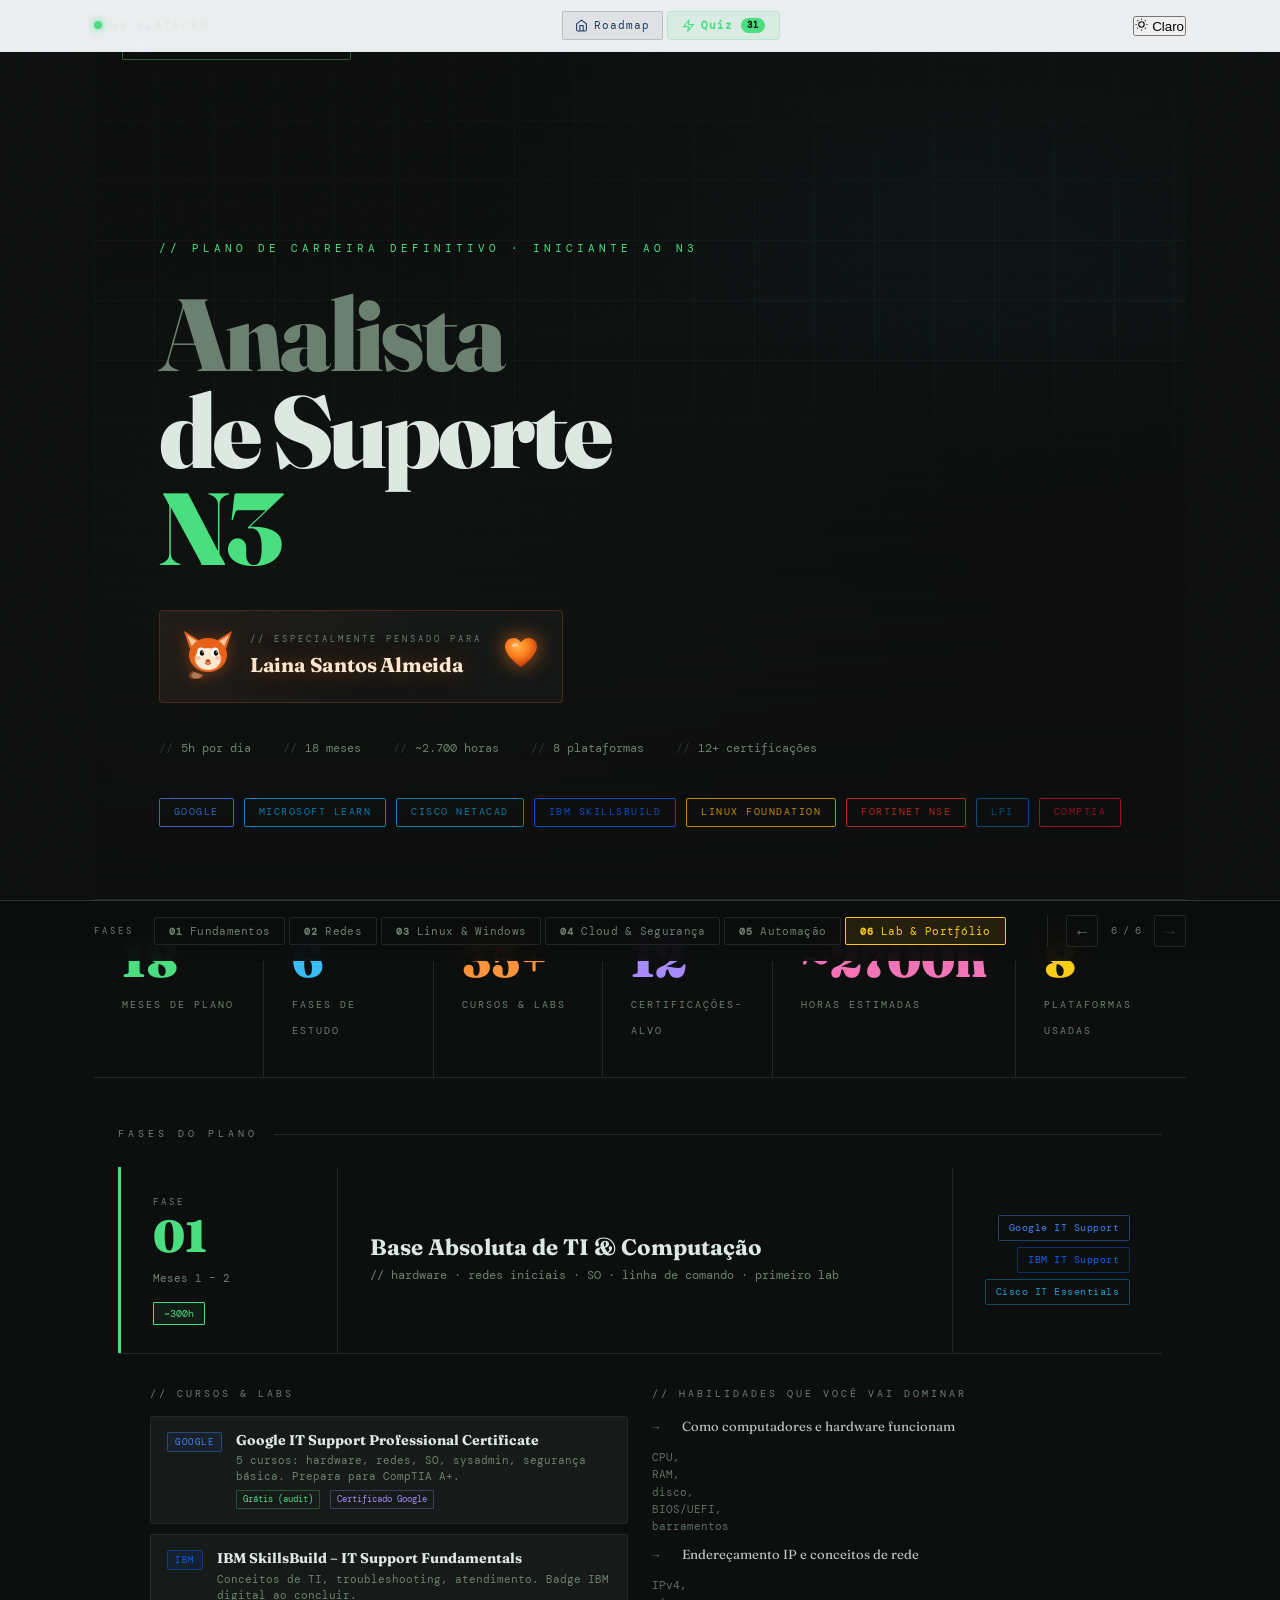
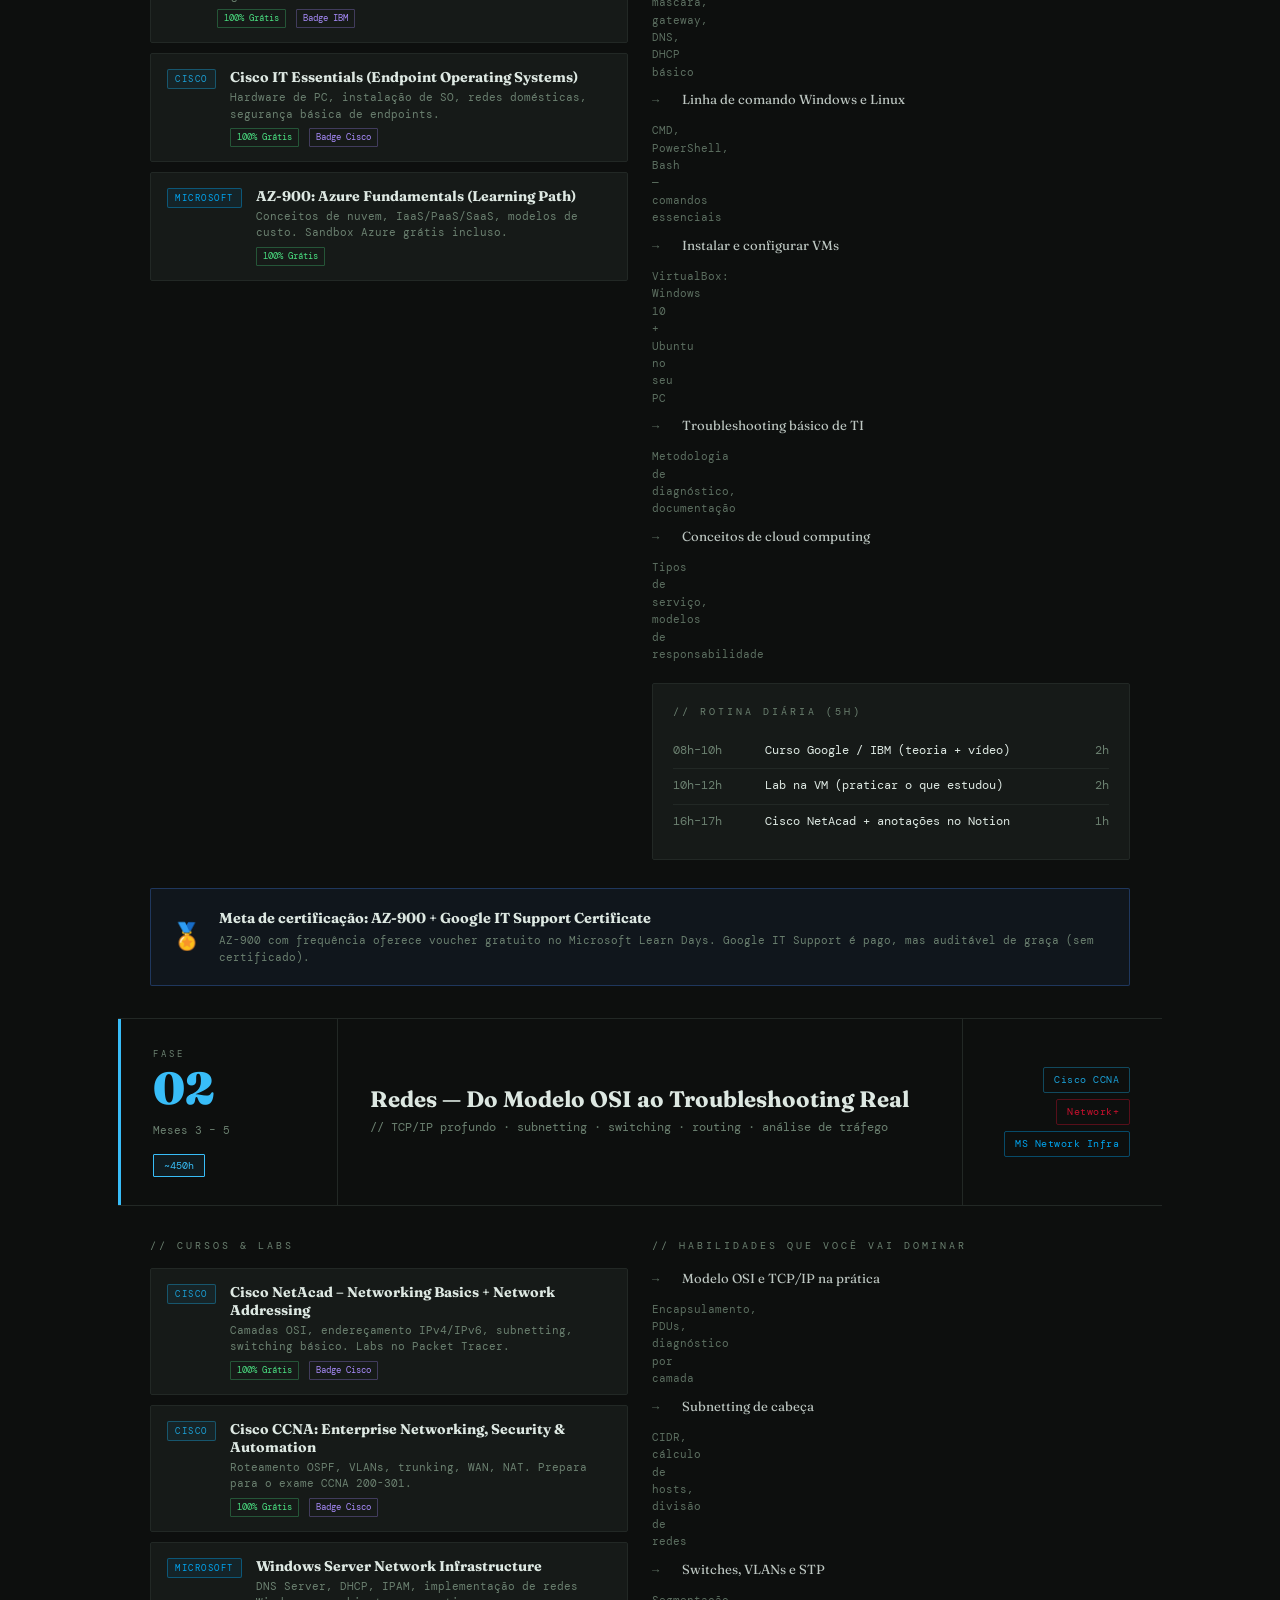
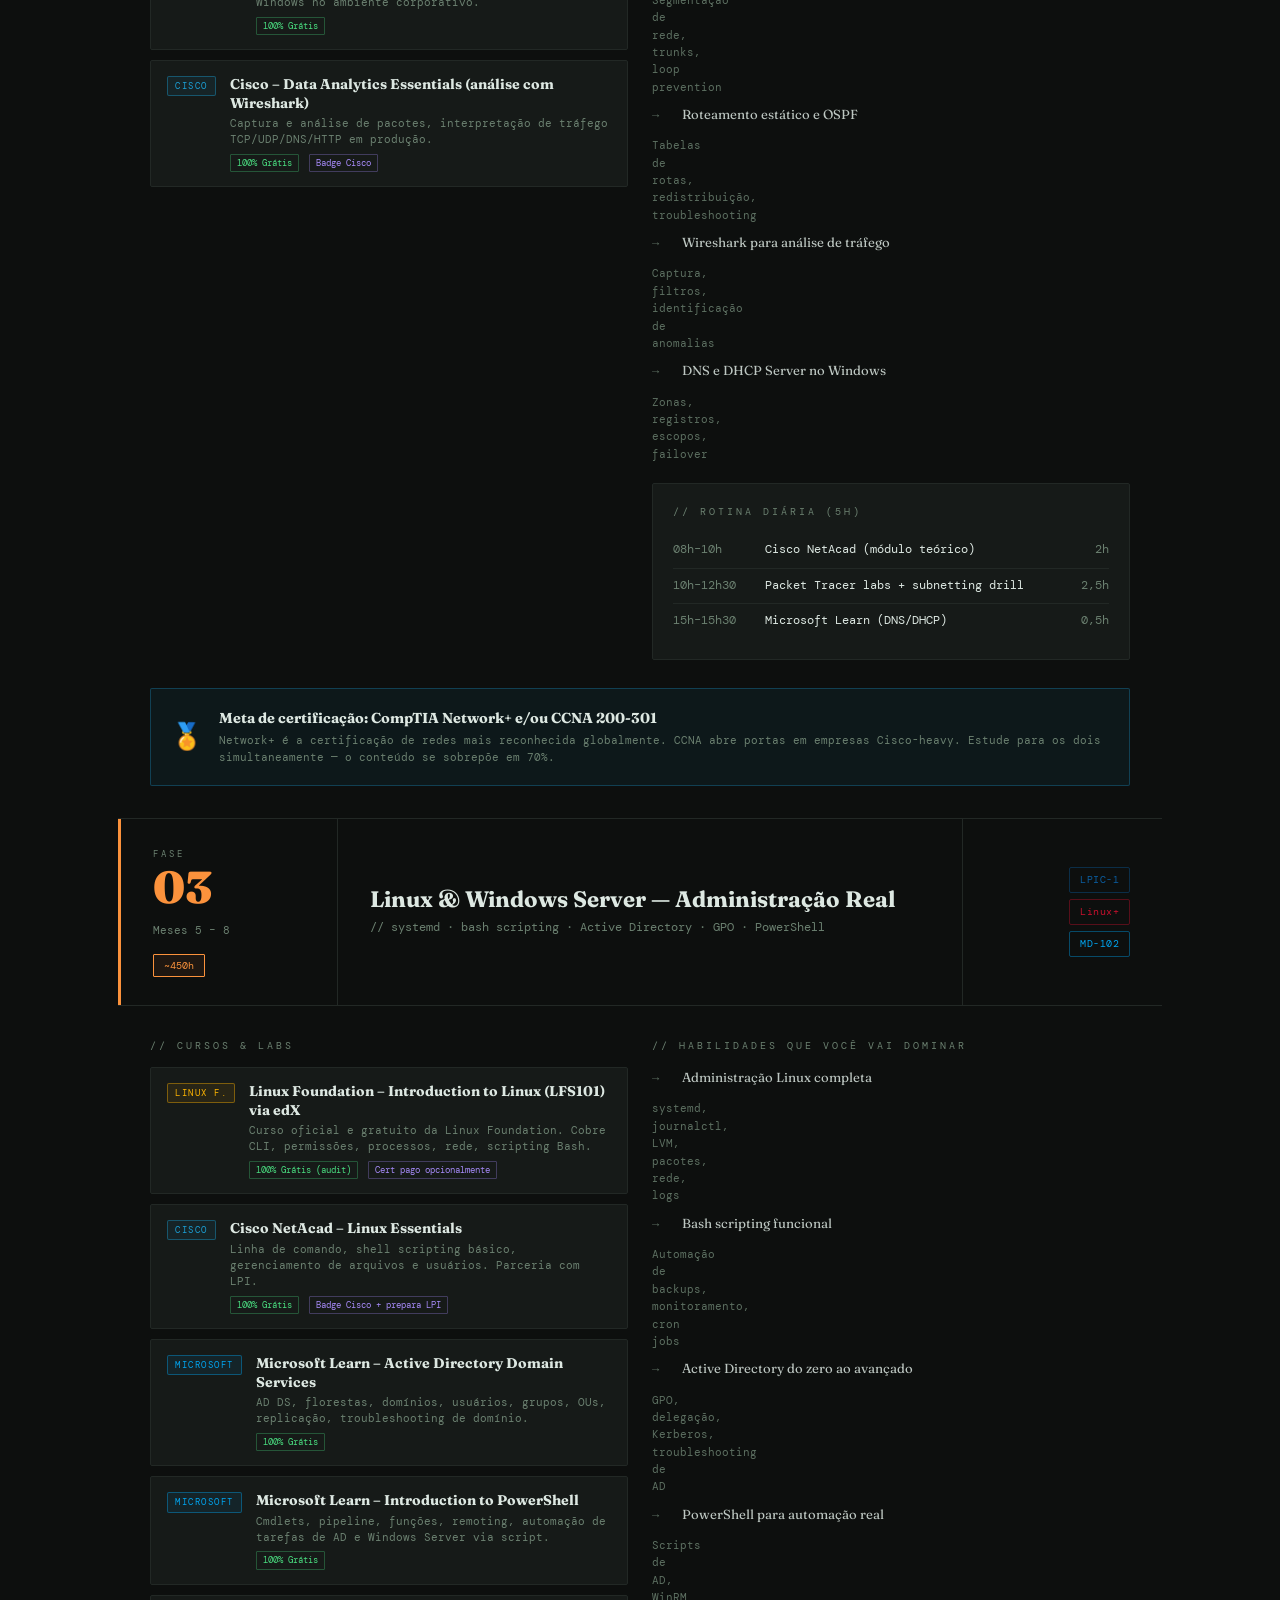
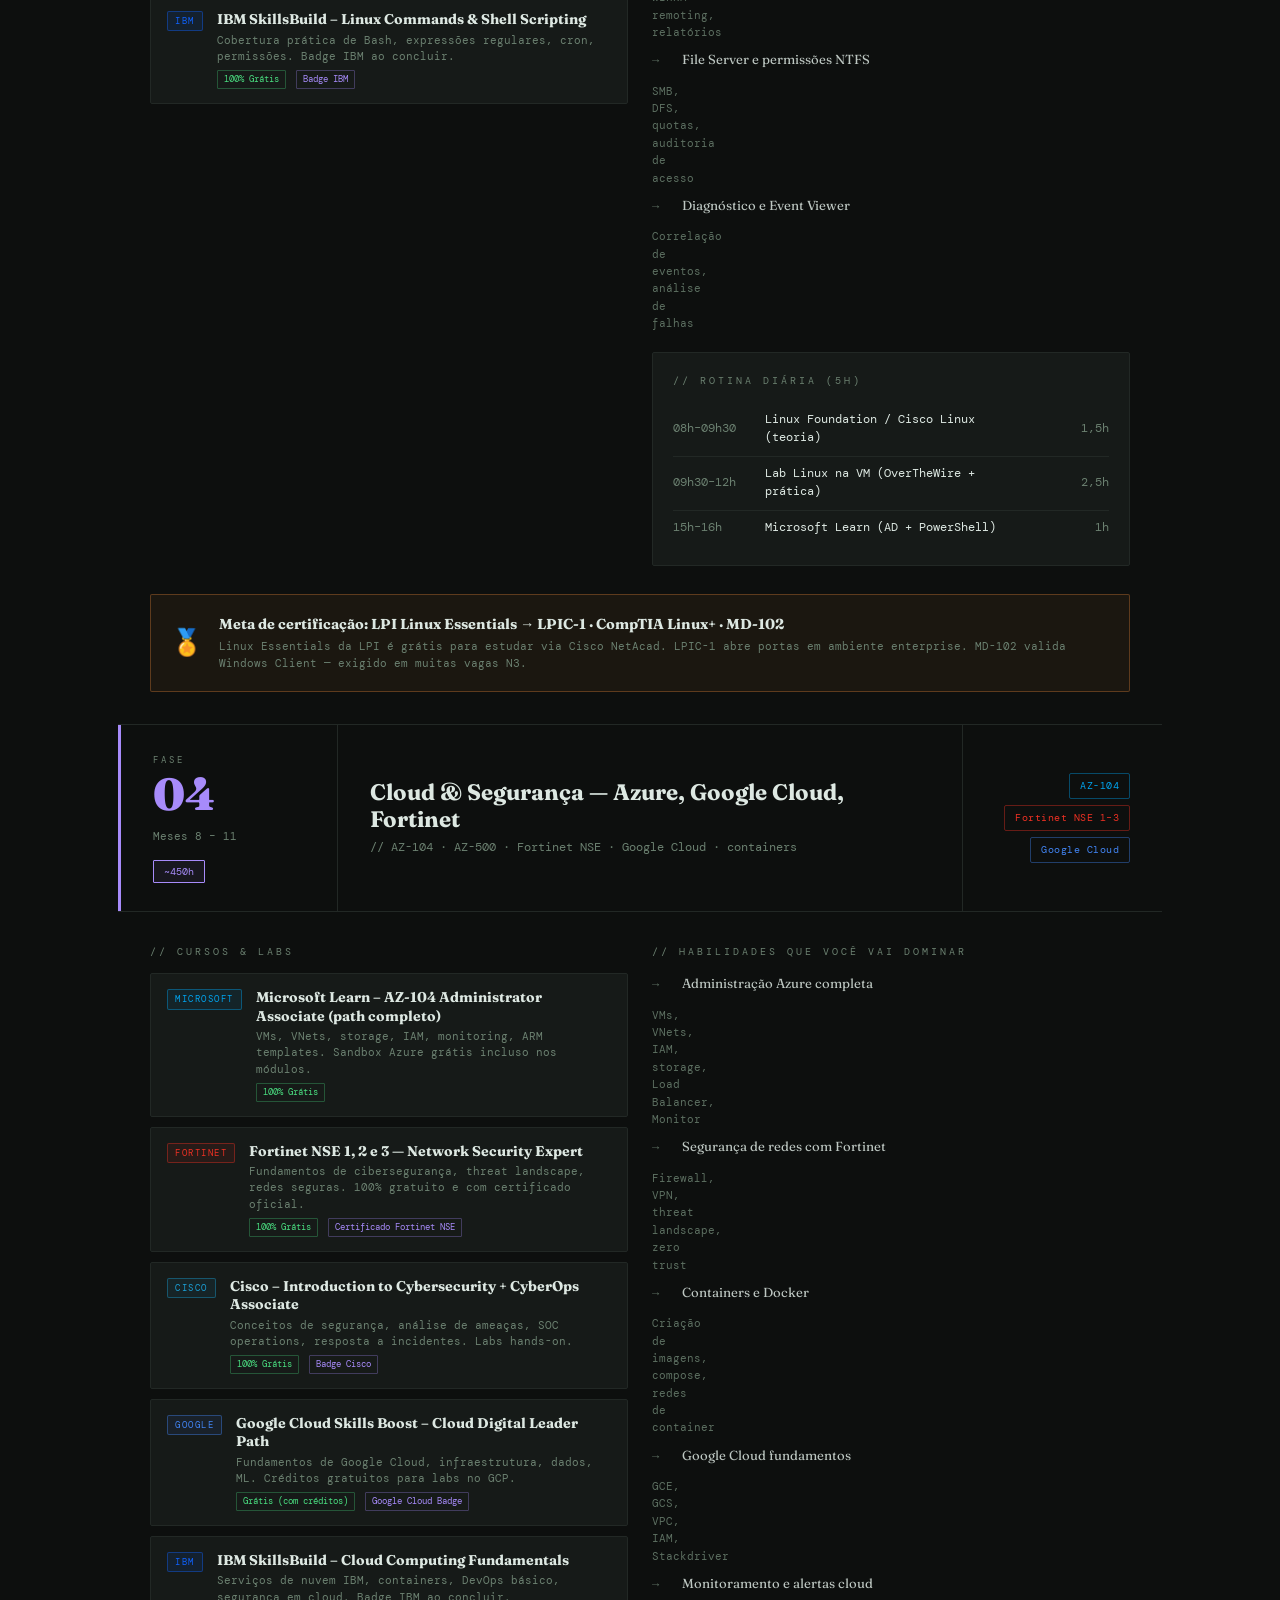
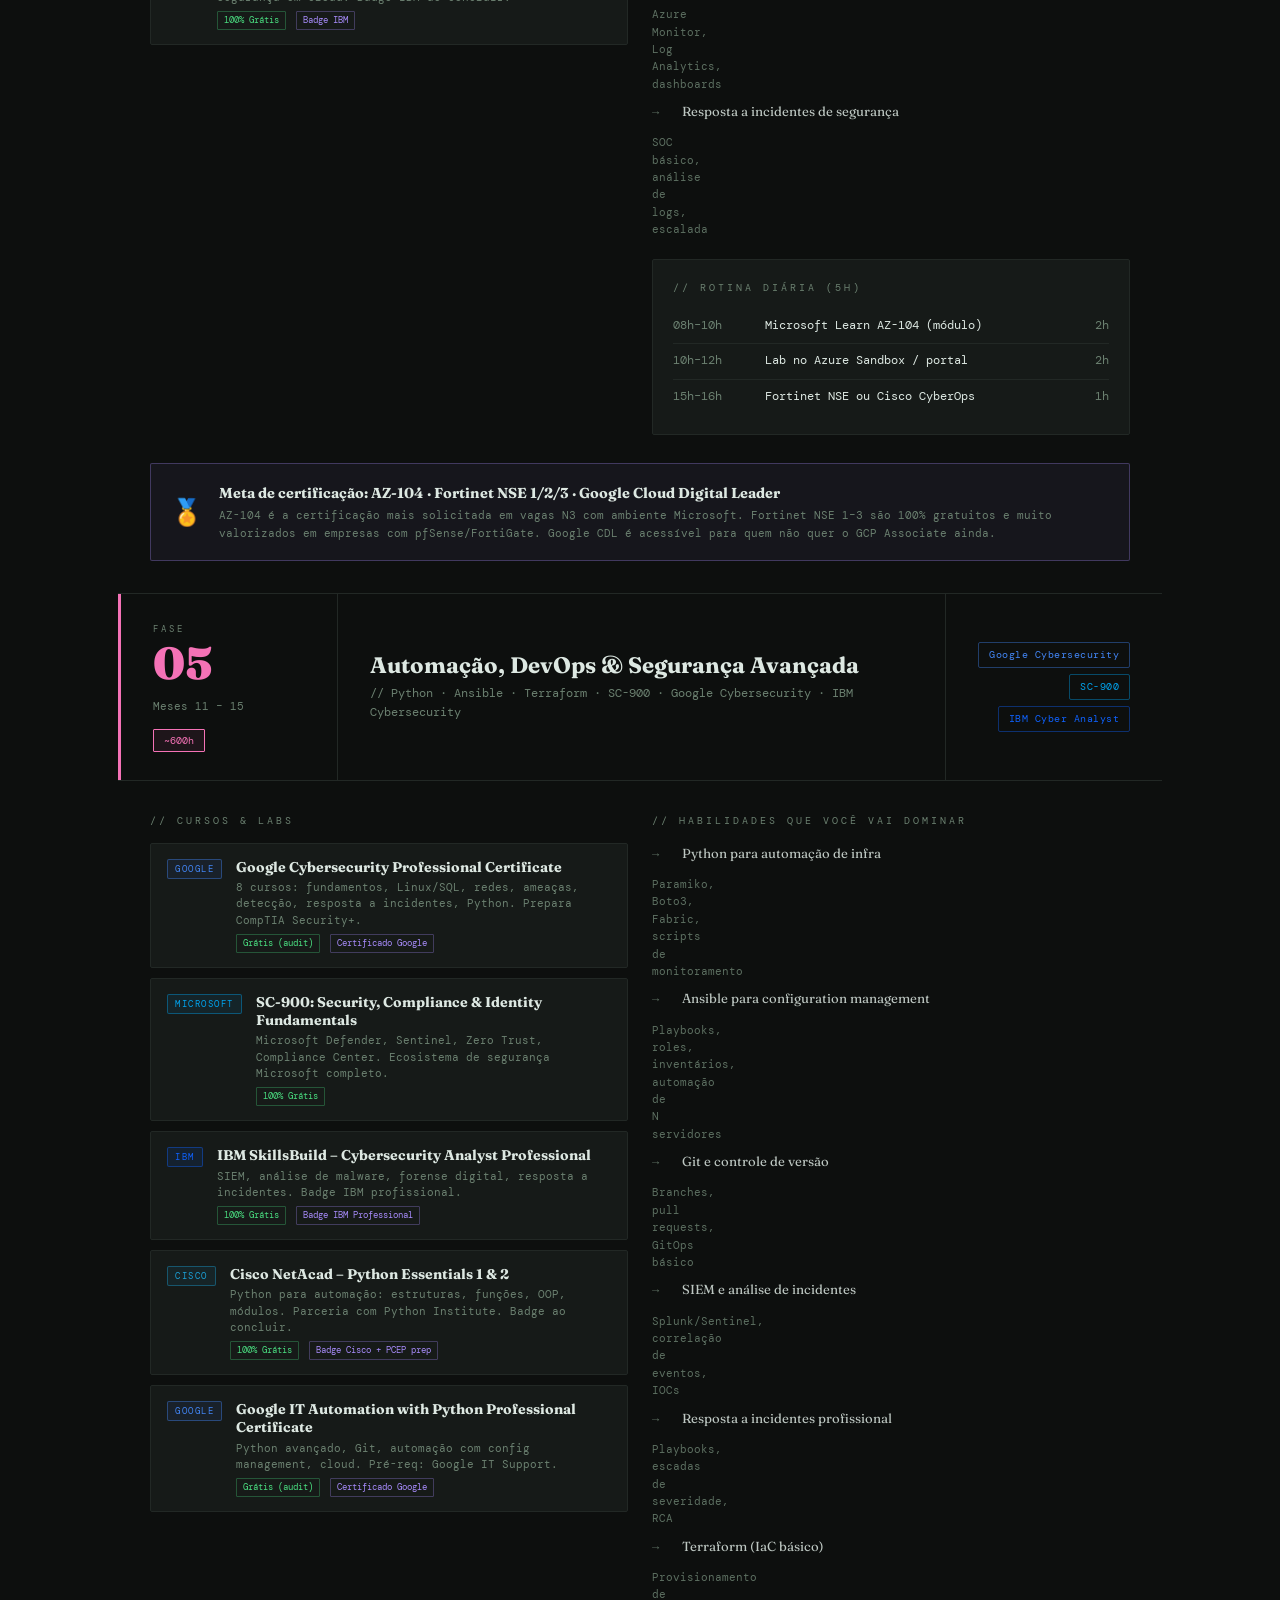
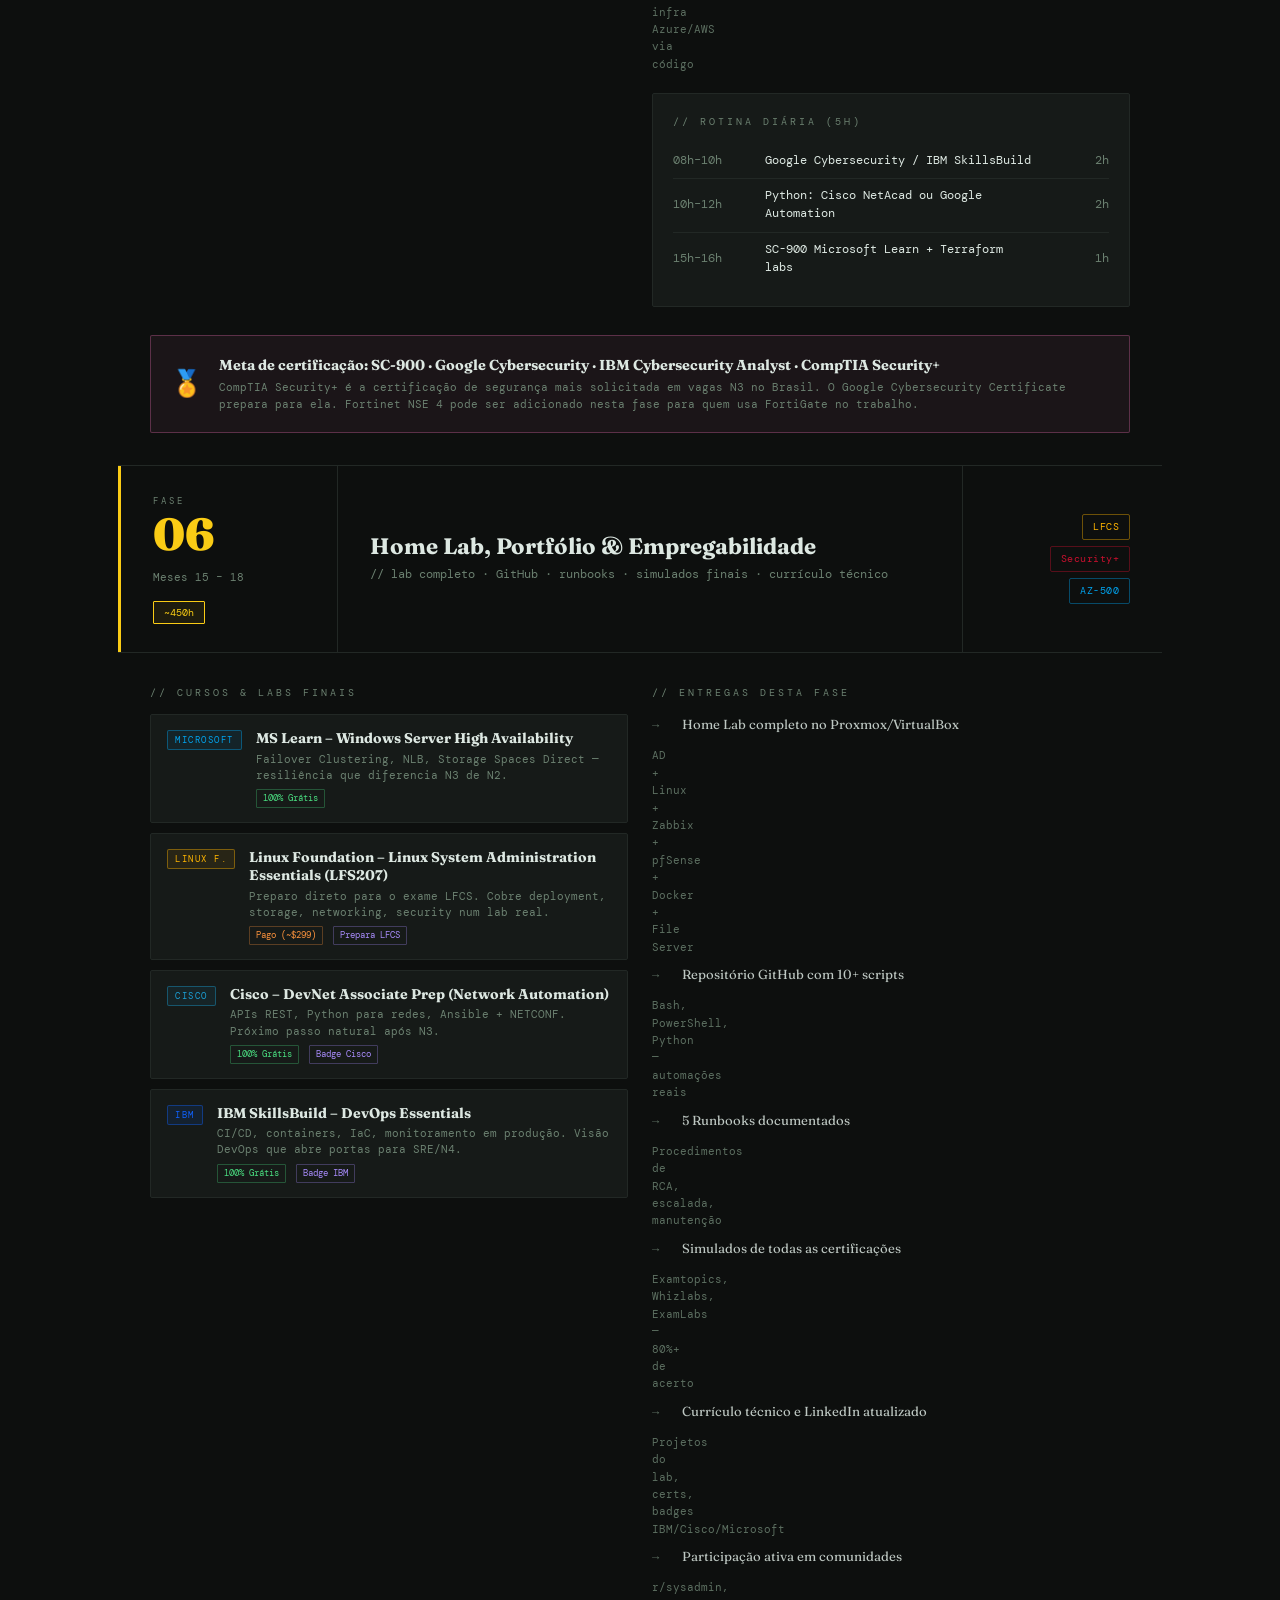
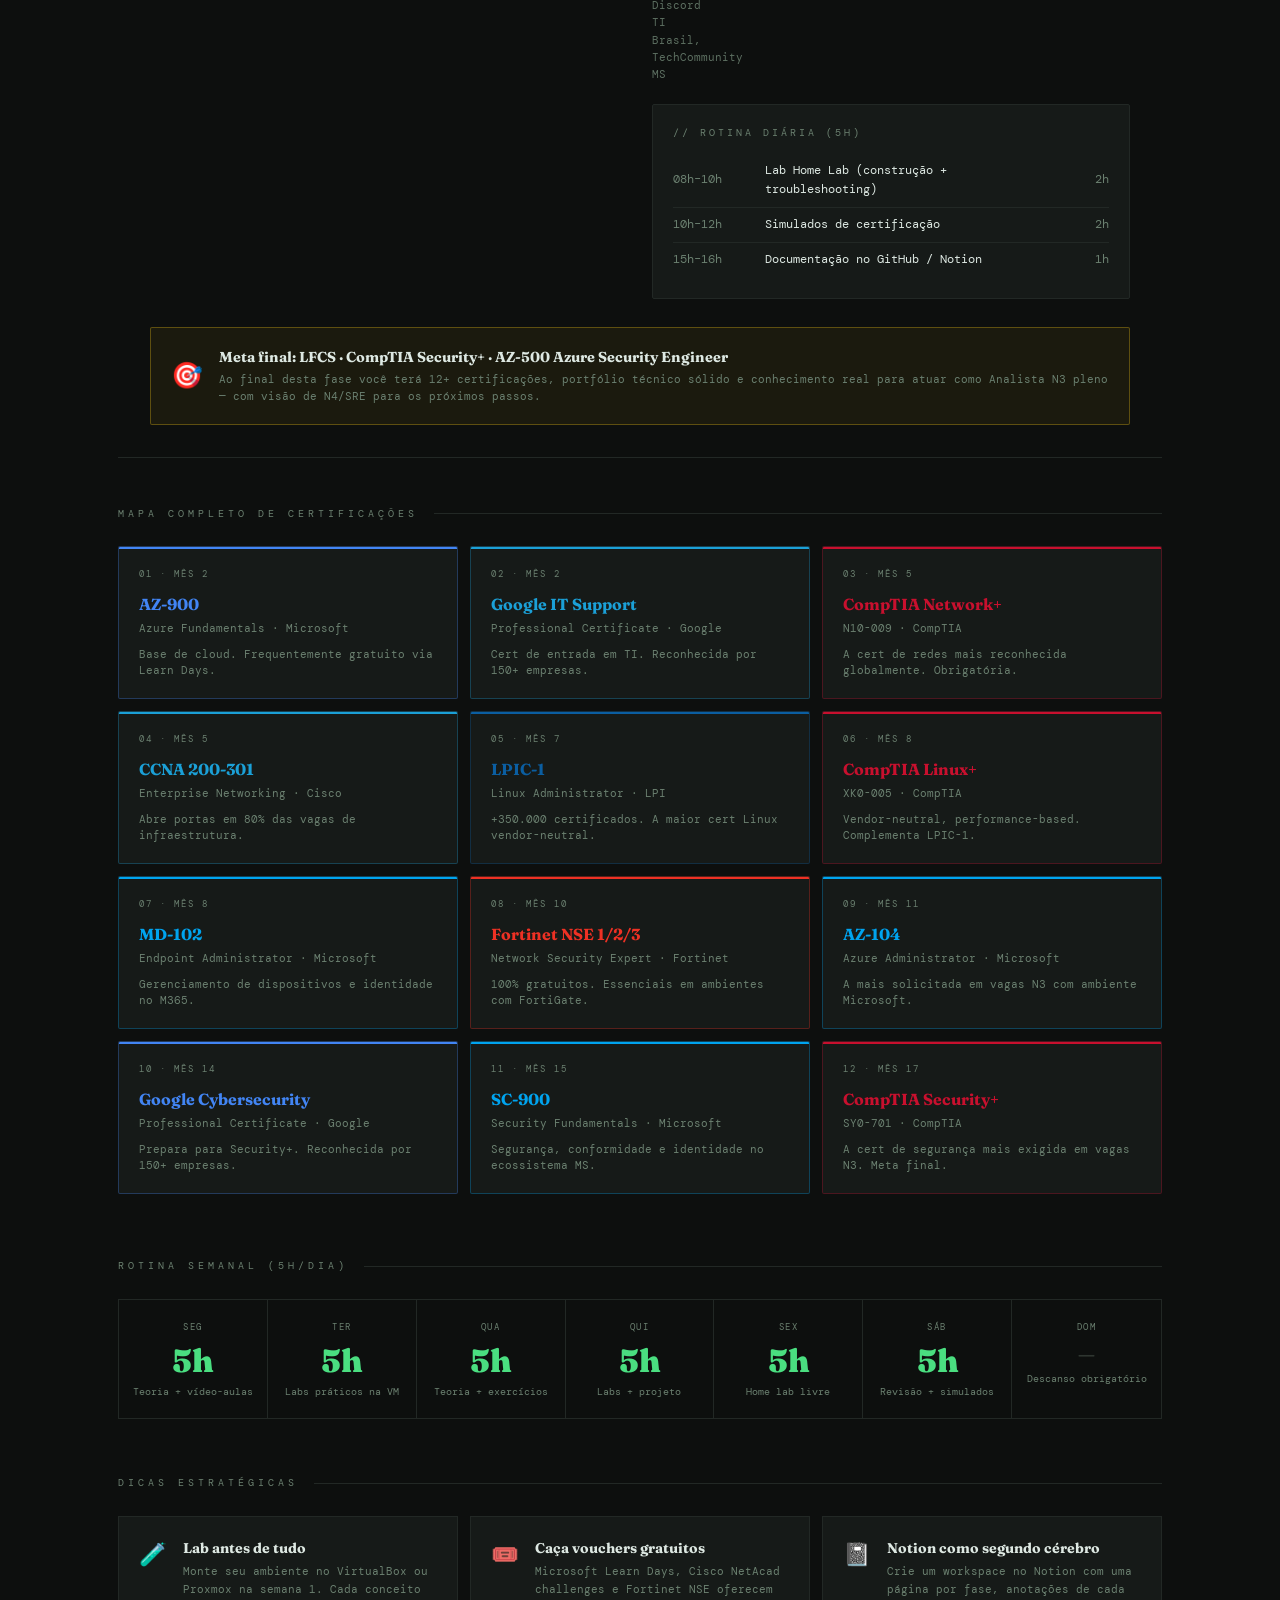
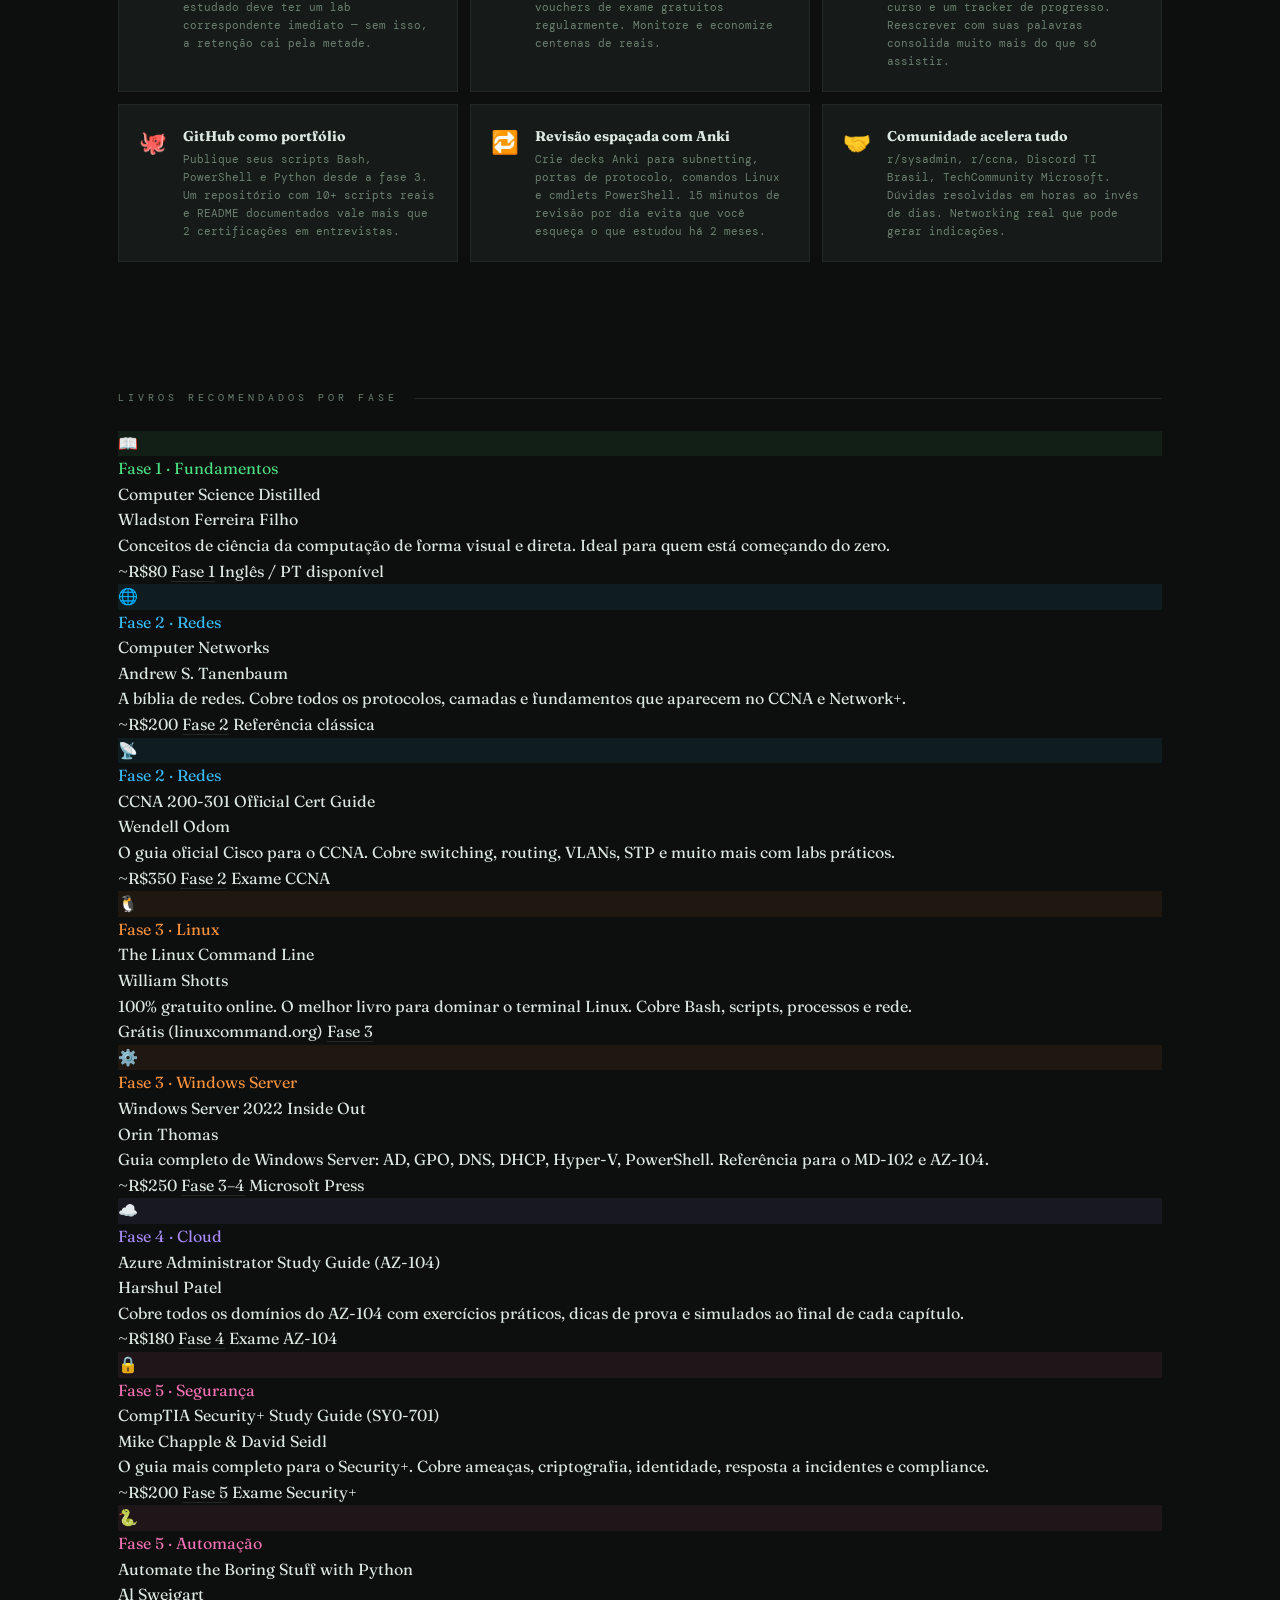
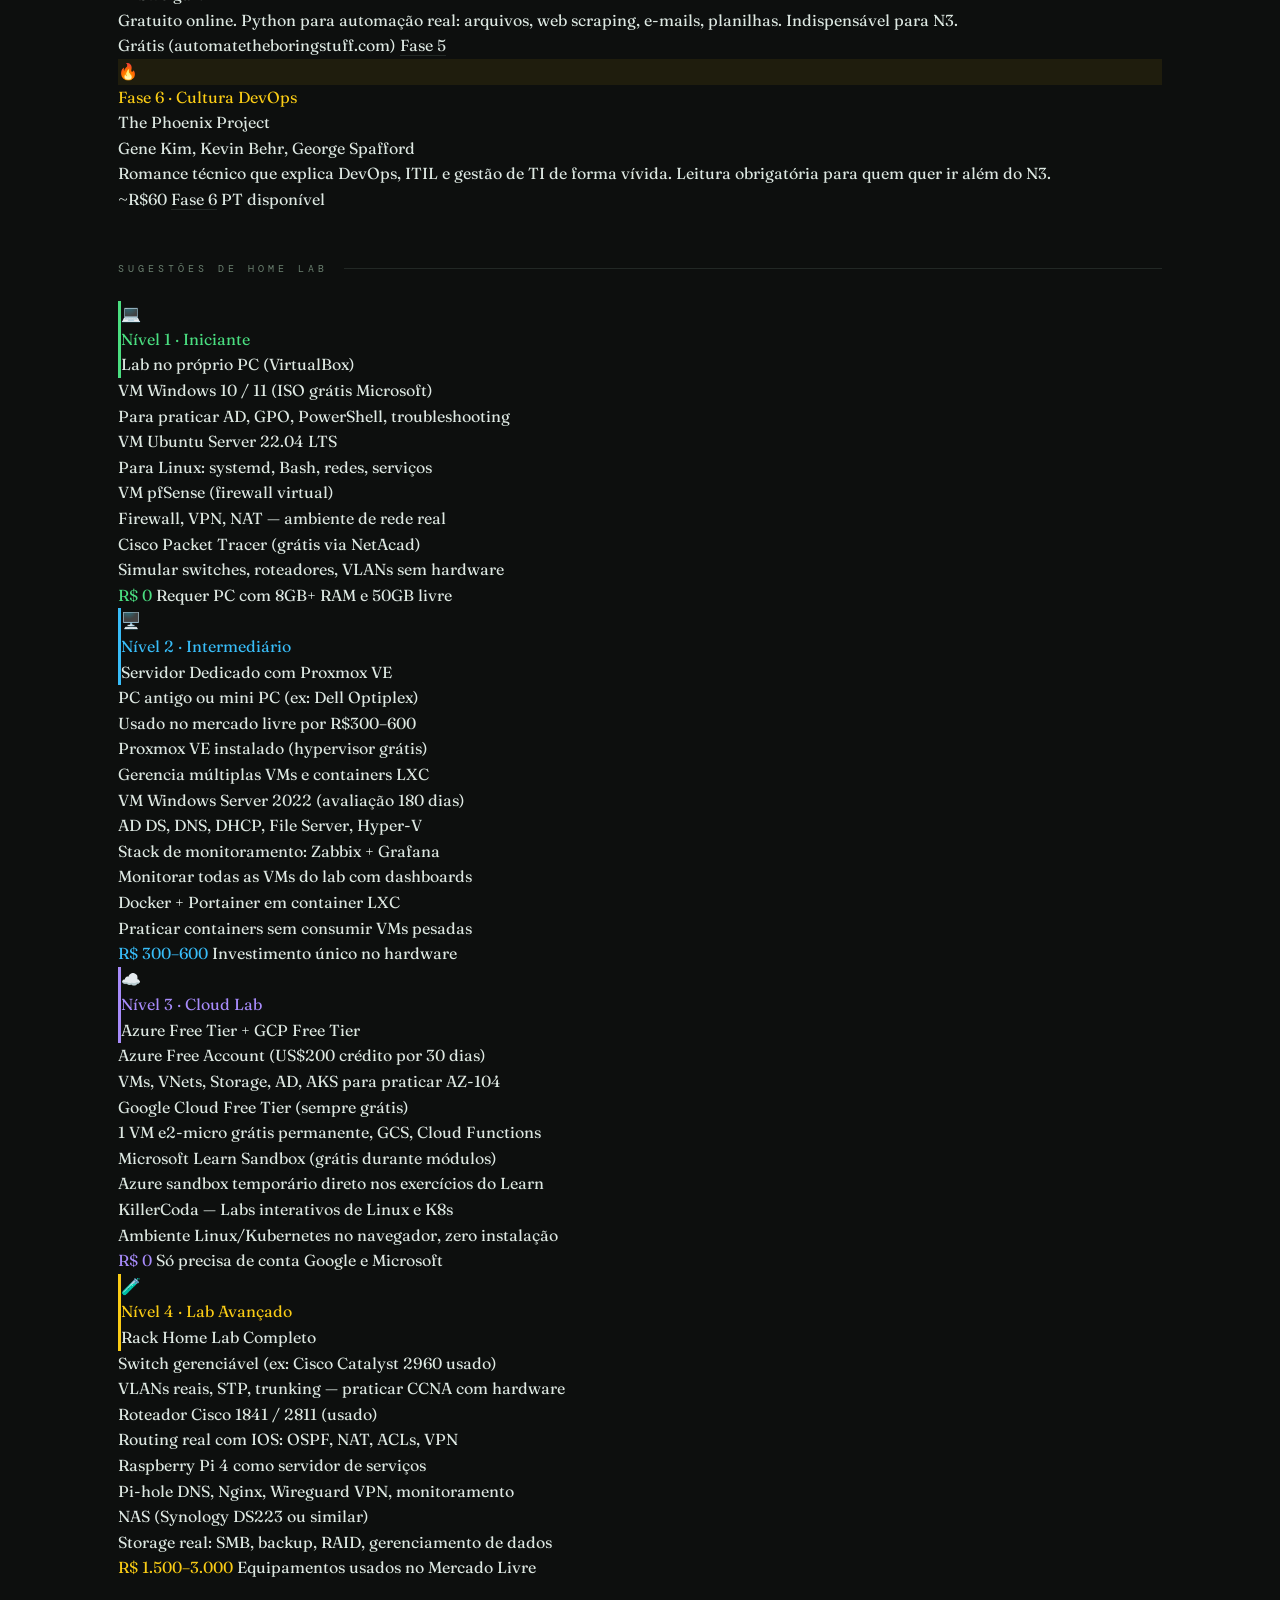
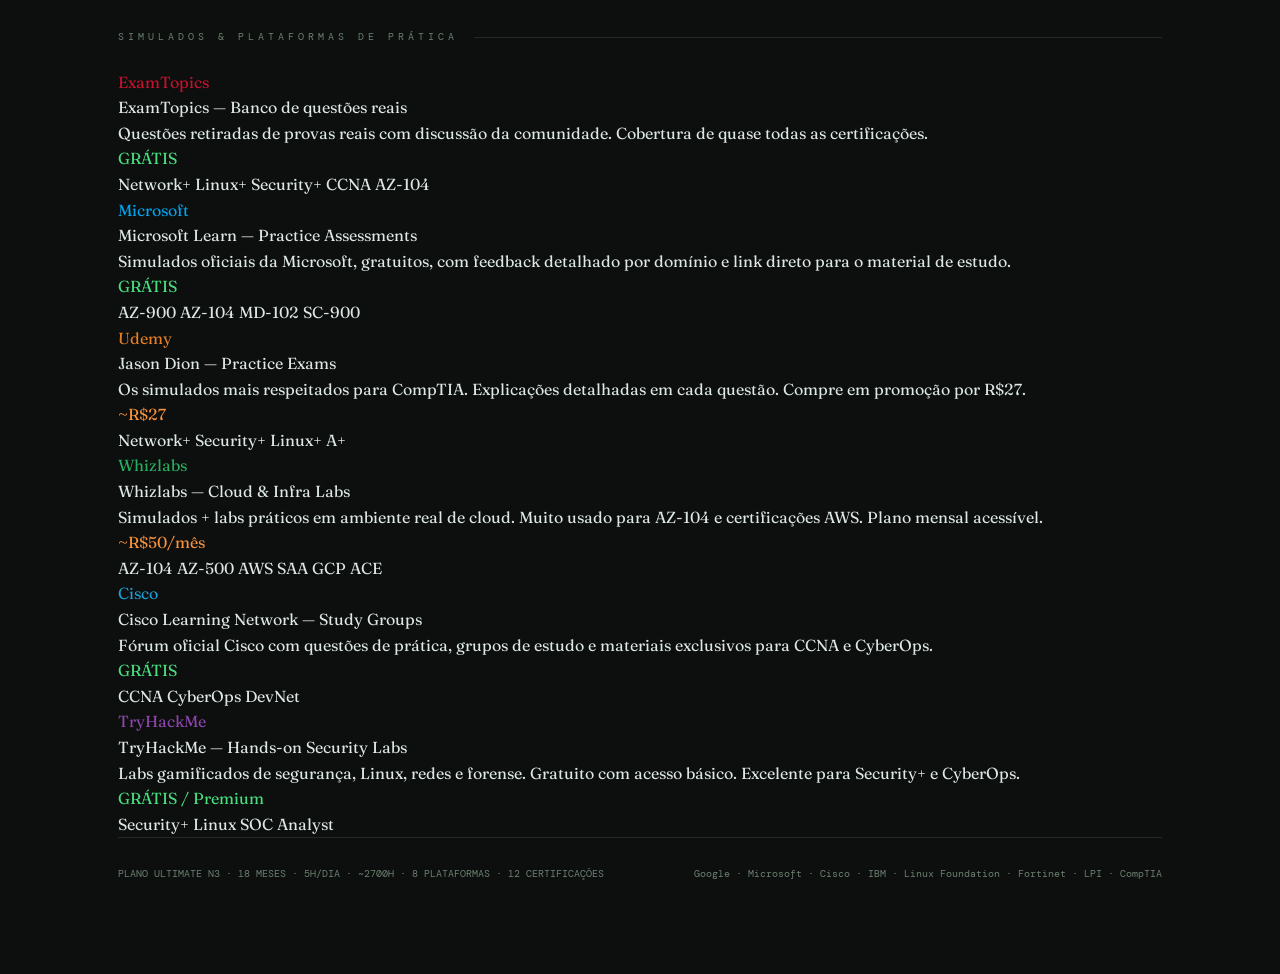
==== commit d7b3590b: "Add files via upload" ====
--- a/index.html
+++ b/index.html
@@ -1,5 +1,5 @@
 <!DOCTYPE html>
-<html lang="pt-BR">
+<html lang="pt-BR" data-theme="dark">
 <head>
 <meta charset="UTF-8">
 <meta name="viewport" content="width=device-width, initial-scale=1.0">
@@ -11,22 +11,83 @@
 <meta property="og:title" content="Plano Ultimate N3">
 <meta property="og:description" content="18 meses · 5h/dia · 8 plataformas · 12 certificações">
 <meta name="theme-color" content="#0d0f0e">
+<script>
+/* ── THEME ENGINE ──────────────────────────────────────────────────── */
+(function () {
+  var STORAGE_KEY = 'n3_theme';
+  var DARK  = 'dark';
+  var LIGHT = 'light';
+
+  function getSaved()  { try { return localStorage.getItem(STORAGE_KEY); } catch { return null; } }
+  function save(t)     { try { localStorage.setItem(STORAGE_KEY, t); } catch {} }
+
+  function applyTheme(t) {
+    document.documentElement.setAttribute('data-theme', t);
+    save(t);
+    var icons = document.querySelectorAll('.toggle-icon');
+    var labels = document.querySelectorAll('.toggle-label');
+    icons.forEach(function(el) {
+      el.innerHTML = t === DARK
+        ? '<svg viewBox="0 0 24 24" fill="none" stroke="currentColor" stroke-width="2" width="13" height="13"><circle cx="12" cy="12" r="5"/><line x1="12" y1="1" x2="12" y2="3"/><line x1="12" y1="21" x2="12" y2="23"/><line x1="4.22" y1="4.22" x2="5.64" y2="5.64"/><line x1="18.36" y1="18.36" x2="19.78" y2="19.78"/><line x1="1" y1="12" x2="3" y2="12"/><line x1="21" y1="12" x2="23" y2="12"/><line x1="4.22" y1="19.78" x2="5.64" y2="18.36"/><line x1="18.36" y1="5.64" x2="19.78" y2="4.22"/></svg>'
+        : '<svg viewBox="0 0 24 24" fill="none" stroke="currentColor" stroke-width="2" width="13" height="13"><path d="M21 12.79A9 9 0 1 1 11.21 3 7 7 0 0 0 21 12.79z"/></svg>';
+    });
+    labels.forEach(function(el) {
+      el.textContent = t === DARK ? 'Claro' : 'Escuro';
+    });
+  }
+
+  window.toggleTheme = function () {
+    var current = document.documentElement.getAttribute('data-theme') || DARK;
+    applyTheme(current === DARK ? LIGHT : DARK);
+  };
+
+  /* Apply saved or system preference immediately (before paint) */
+  var saved = getSaved();
+  if (!saved) {
+    saved = window.matchMedia && window.matchMedia('(prefers-color-scheme: light)').matches ? LIGHT : DARK;
+  }
+  applyTheme(saved);
+})();
+</script>
 </head>
 <body>
 
 <!-- ═══ TOP NAV ═══ -->
 <nav class="top-nav" id="topNav">
   <div class="wrap">
-    <span class="nav-brand">N3 Platform</span>
+    <a href="index.html" class="nav-brand">
+      <div class="nav-logo-dot"></div>
+      N3 Platform
+    </a>
     <div class="nav-links">
-      <a href="index.html" class="nav-link active">Roadmap</a>
-      <a href="quiz.html"  class="nav-link">
+      <a href="index.html" class="nav-link active">
+        <svg viewBox="0 0 24 24" fill="none" stroke="currentColor" stroke-width="2" width="13" height="13"><path d="M3 9l9-7 9 7v11a2 2 0 01-2 2H5a2 2 0 01-2-2z"/><polyline points="9 22 9 12 15 12 15 22"/></svg>
+        Roadmap
+      </a>
+      <a href="quiz.html" class="nav-link nav-link-quiz">
         <svg viewBox="0 0 24 24" fill="none" stroke="currentColor" stroke-width="2" width="13" height="13"><polygon points="13 2 3 14 12 14 11 22 21 10 12 10 13 2"/></svg>
         Quiz
+        <span class="nav-badge">31</span>
       </a>
     </div>
+    <div class="nav-right">
+      <button class="theme-toggle" onclick="toggleTheme()" title="Alternar tema" aria-label="Alternar tema claro/escuro">
+        <span class="toggle-icon">
+          <svg viewBox="0 0 24 24" fill="none" stroke="currentColor" stroke-width="2" width="13" height="13"><circle cx="12" cy="12" r="5"/><line x1="12" y1="1" x2="12" y2="3"/><line x1="12" y1="21" x2="12" y2="23"/><line x1="4.22" y1="4.22" x2="5.64" y2="5.64"/><line x1="18.36" y1="18.36" x2="19.78" y2="19.78"/><line x1="1" y1="12" x2="3" y2="12"/><line x1="21" y1="12" x2="23" y2="12"/><line x1="4.22" y1="19.78" x2="5.64" y2="18.36"/><line x1="18.36" y1="5.64" x2="19.78" y2="4.22"/></svg>
+        </span>
+        <span class="toggle-label">Claro</span>
+      </button>
+    </div>
   </div>
 </nav>
+
+<!-- ═══ FLOATING CTA — visible after hero ═══ -->
+<a href="quiz.html" class="fab-quiz" id="fabQuiz" title="Ir para o Quiz">
+  <svg viewBox="0 0 24 24" fill="none" stroke="currentColor" stroke-width="2.5" width="18" height="18">
+    <polygon points="13 2 3 14 12 14 11 22 21 10 12 10 13 2"/>
+  </svg>
+  <span>Ir para o Quiz</span>
+</a>
 
 <div class="wrap">
 
@@ -1794,5 +1855,106 @@
 })();
 </script>
 
+
+<style>
+/* ── ENHANCED NAV ────────────────────────── */
+.nav-logo-dot {
+  width: 8px; height: 8px;
+  border-radius: 50%;
+  background: var(--c1);
+  flex-shrink: 0;
+  box-shadow: 0 0 8px var(--c1);
+}
+.nav-brand {
+  display: flex;
+  align-items: center;
+  gap: 8px;
+  font-family: 'DM Mono', monospace;
+  font-size: .68rem;
+  letter-spacing: 2px;
+  text-transform: uppercase;
+  color: var(--text);
+  text-decoration: none;
+  transition: opacity .15s;
+}
+.nav-brand:hover { opacity: .75; }
+
+.nav-link-quiz {
+  background: rgba(74,222,128,.1) !important;
+  border: 1px solid rgba(74,222,128,.25) !important;
+  color: var(--c1) !important;
+  padding: 5px 14px !important;
+  border-radius: 4px !important;
+  font-weight: 600 !important;
+  transition: all .15s !important;
+}
+.nav-link-quiz:hover {
+  background: rgba(74,222,128,.2) !important;
+  border-color: rgba(74,222,128,.45) !important;
+  transform: translateY(-1px);
+}
+.nav-badge {
+  display: inline-flex;
+  align-items: center;
+  justify-content: center;
+  background: var(--c1);
+  color: var(--bg);
+  font-size: .55rem;
+  font-weight: 700;
+  border-radius: 99px;
+  padding: 1px 6px;
+  line-height: 1.4;
+  margin-left: 2px;
+}
+
+/* ── FLOATING ACTION BUTTON ─────────────── */
+.fab-quiz {
+  position: fixed;
+  bottom: 88px; /* above fase-nav bar */
+  right: 24px;
+  z-index: 800;
+  display: flex;
+  align-items: center;
+  gap: 8px;
+  background: var(--c1);
+  color: var(--bg);
+  font-family: 'DM Mono', monospace;
+  font-size: .7rem;
+  font-weight: 600;
+  letter-spacing: 1px;
+  padding: 10px 18px;
+  border-radius: 99px;
+  box-shadow: 0 4px 20px rgba(74,222,128,.4);
+  text-decoration: none;
+  opacity: 0;
+  pointer-events: none;
+  transform: translateY(12px);
+  transition: opacity .3s ease, transform .3s ease, box-shadow .15s;
+}
+.fab-quiz:hover {
+  box-shadow: 0 6px 28px rgba(74,222,128,.55);
+  transform: translateY(-1px);
+}
+.fab-quiz.visible {
+  opacity: 1;
+  pointer-events: auto;
+  transform: translateY(0);
+}
+@media (max-width: 480px) {
+  .fab-quiz span { display: none; }
+  .fab-quiz { padding: 12px; border-radius: 50%; bottom: 80px; right: 16px; }
+}
+</style>
+
+<script>
+/* Show FAB after scrolling past hero */
+(function(){
+  var fab = document.getElementById('fabQuiz');
+  if (!fab) return;
+  window.addEventListener('scroll', function(){
+    fab.classList.toggle('visible', window.scrollY > window.innerHeight * 0.6);
+  }, {passive:true});
+})();
+</script>
 </body>
 </html>
